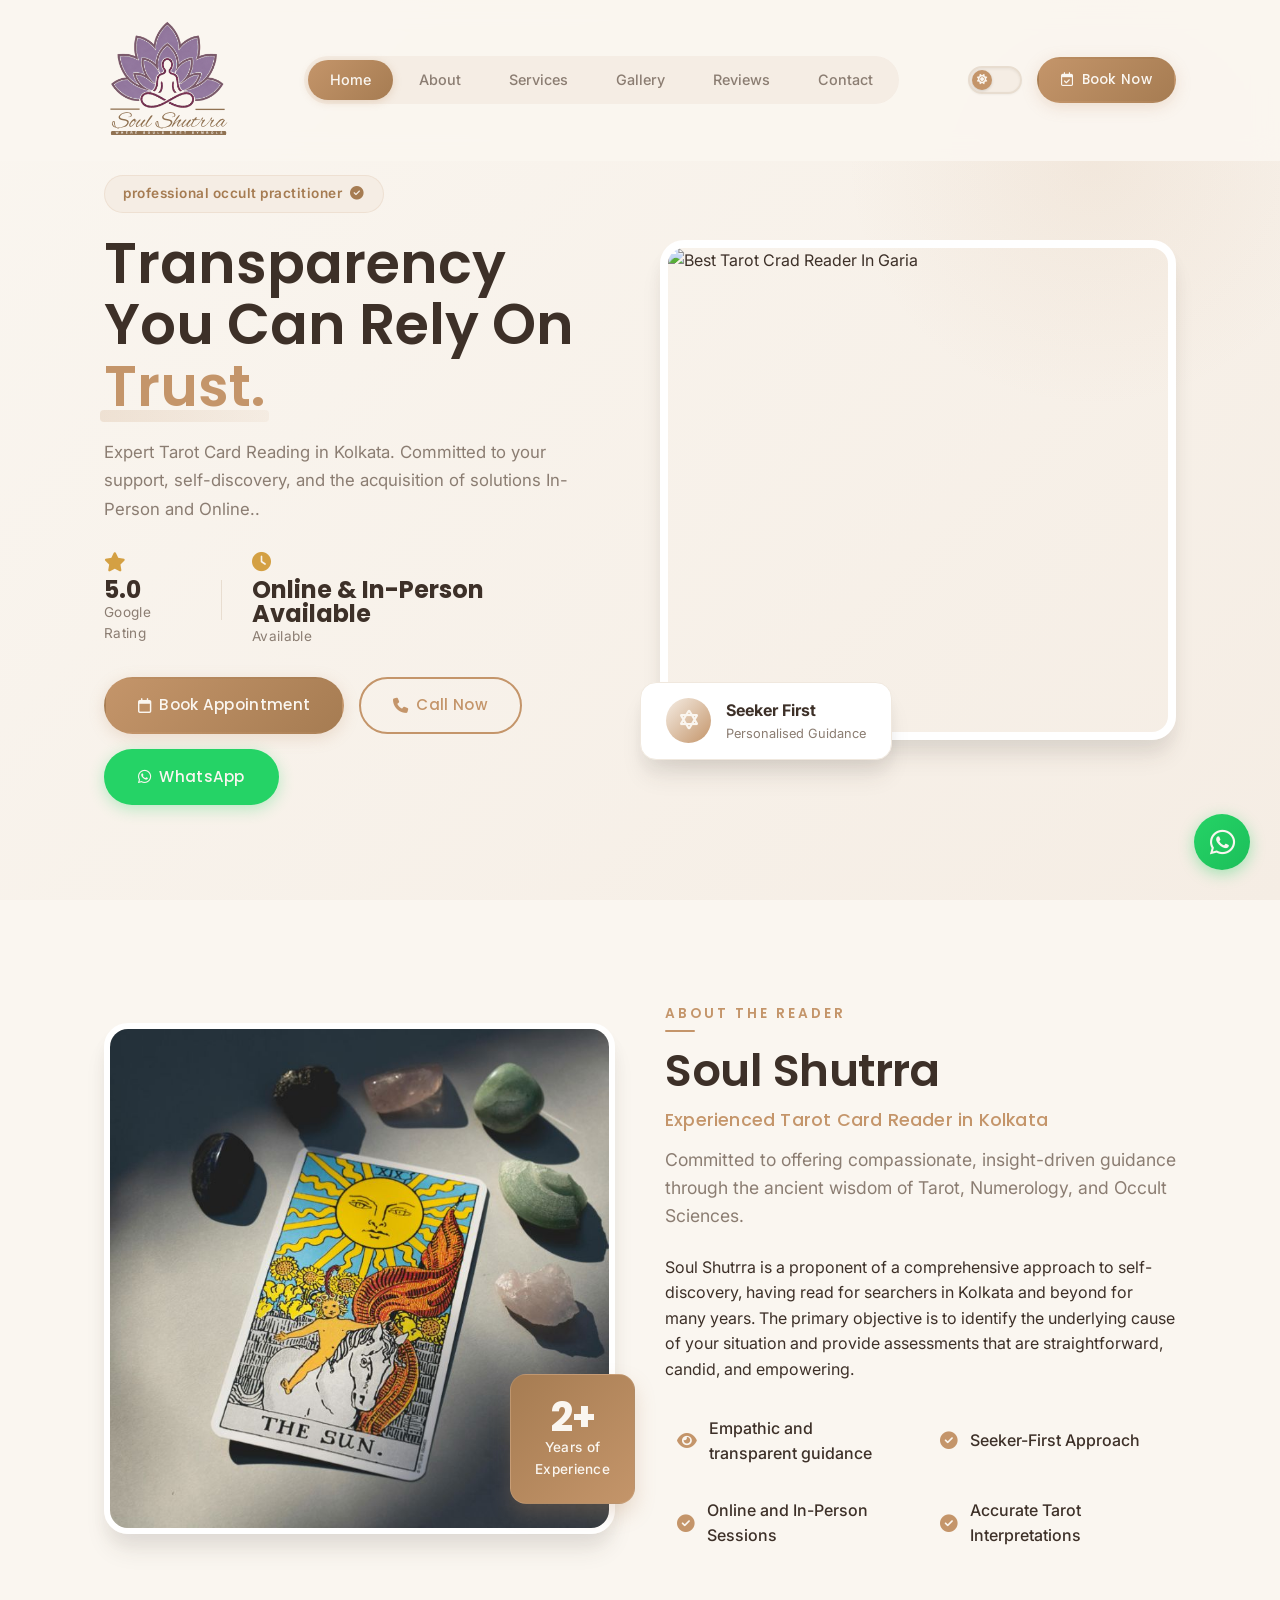
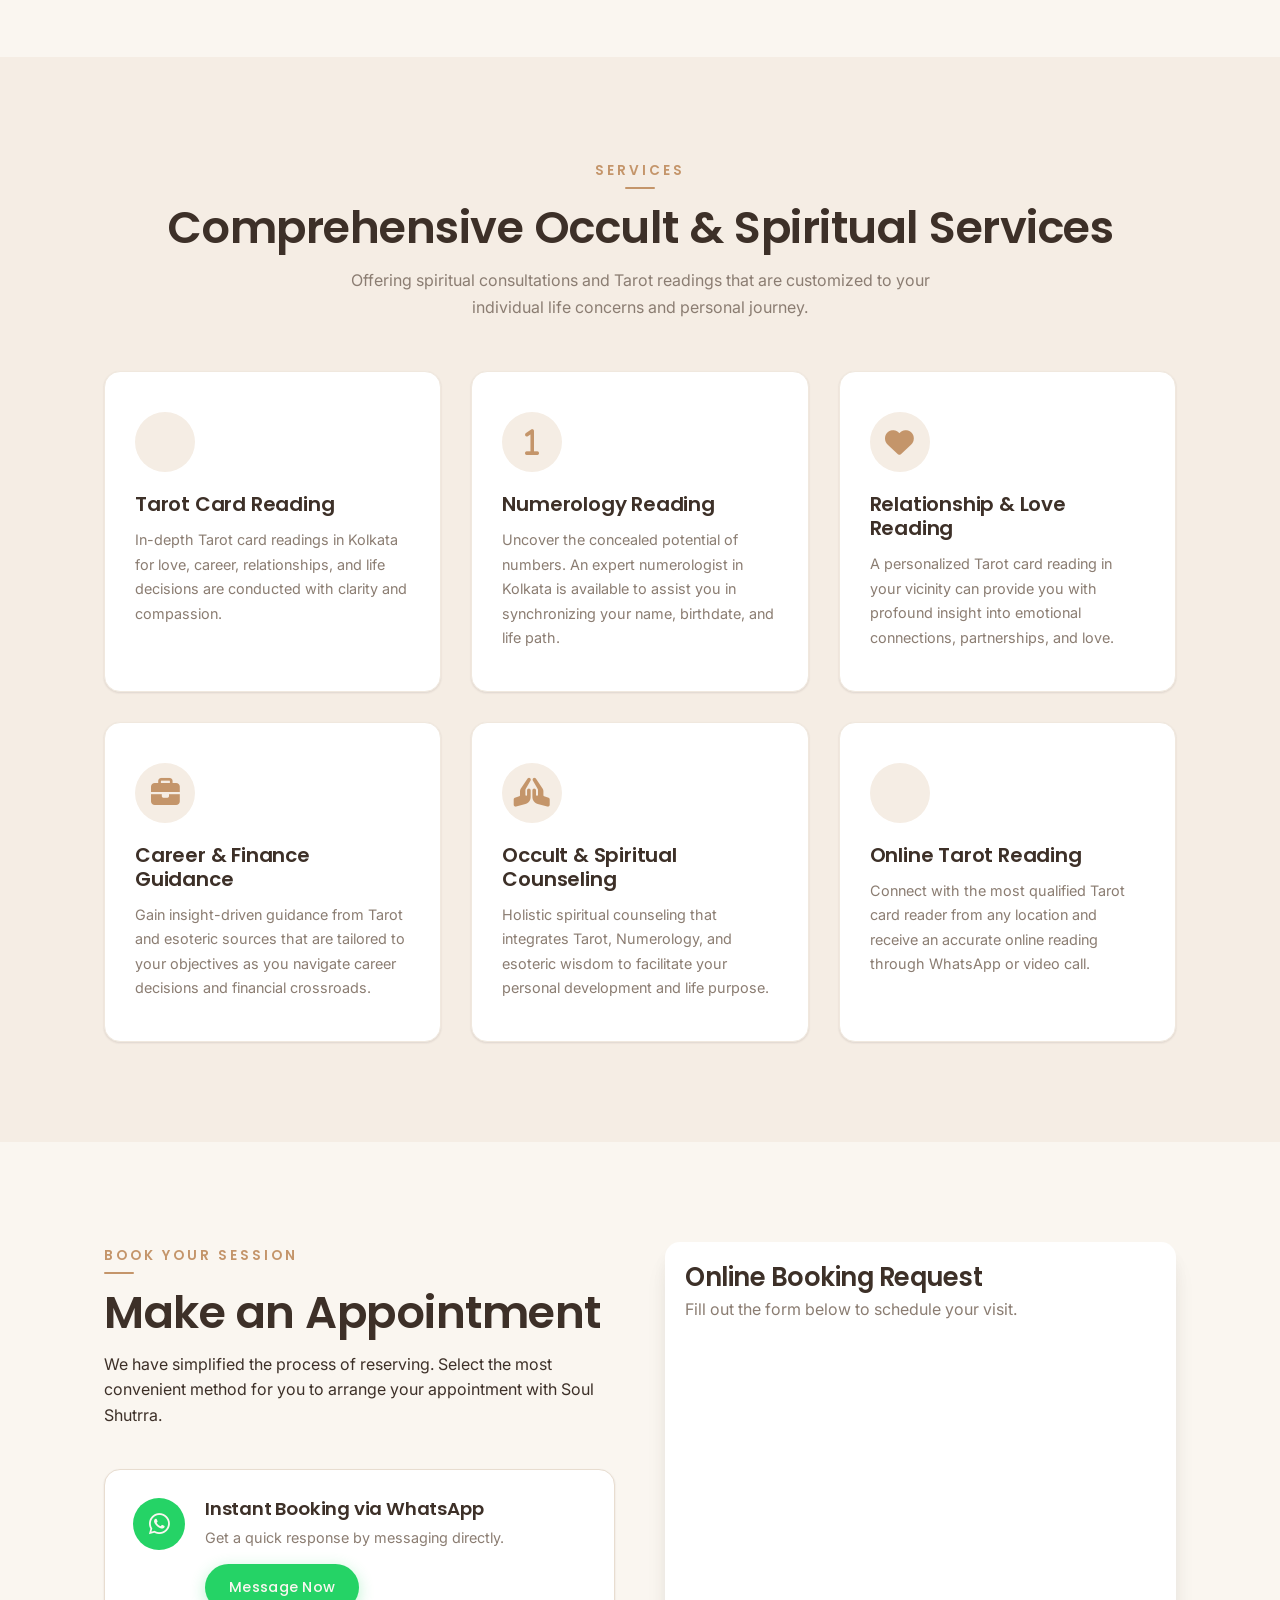
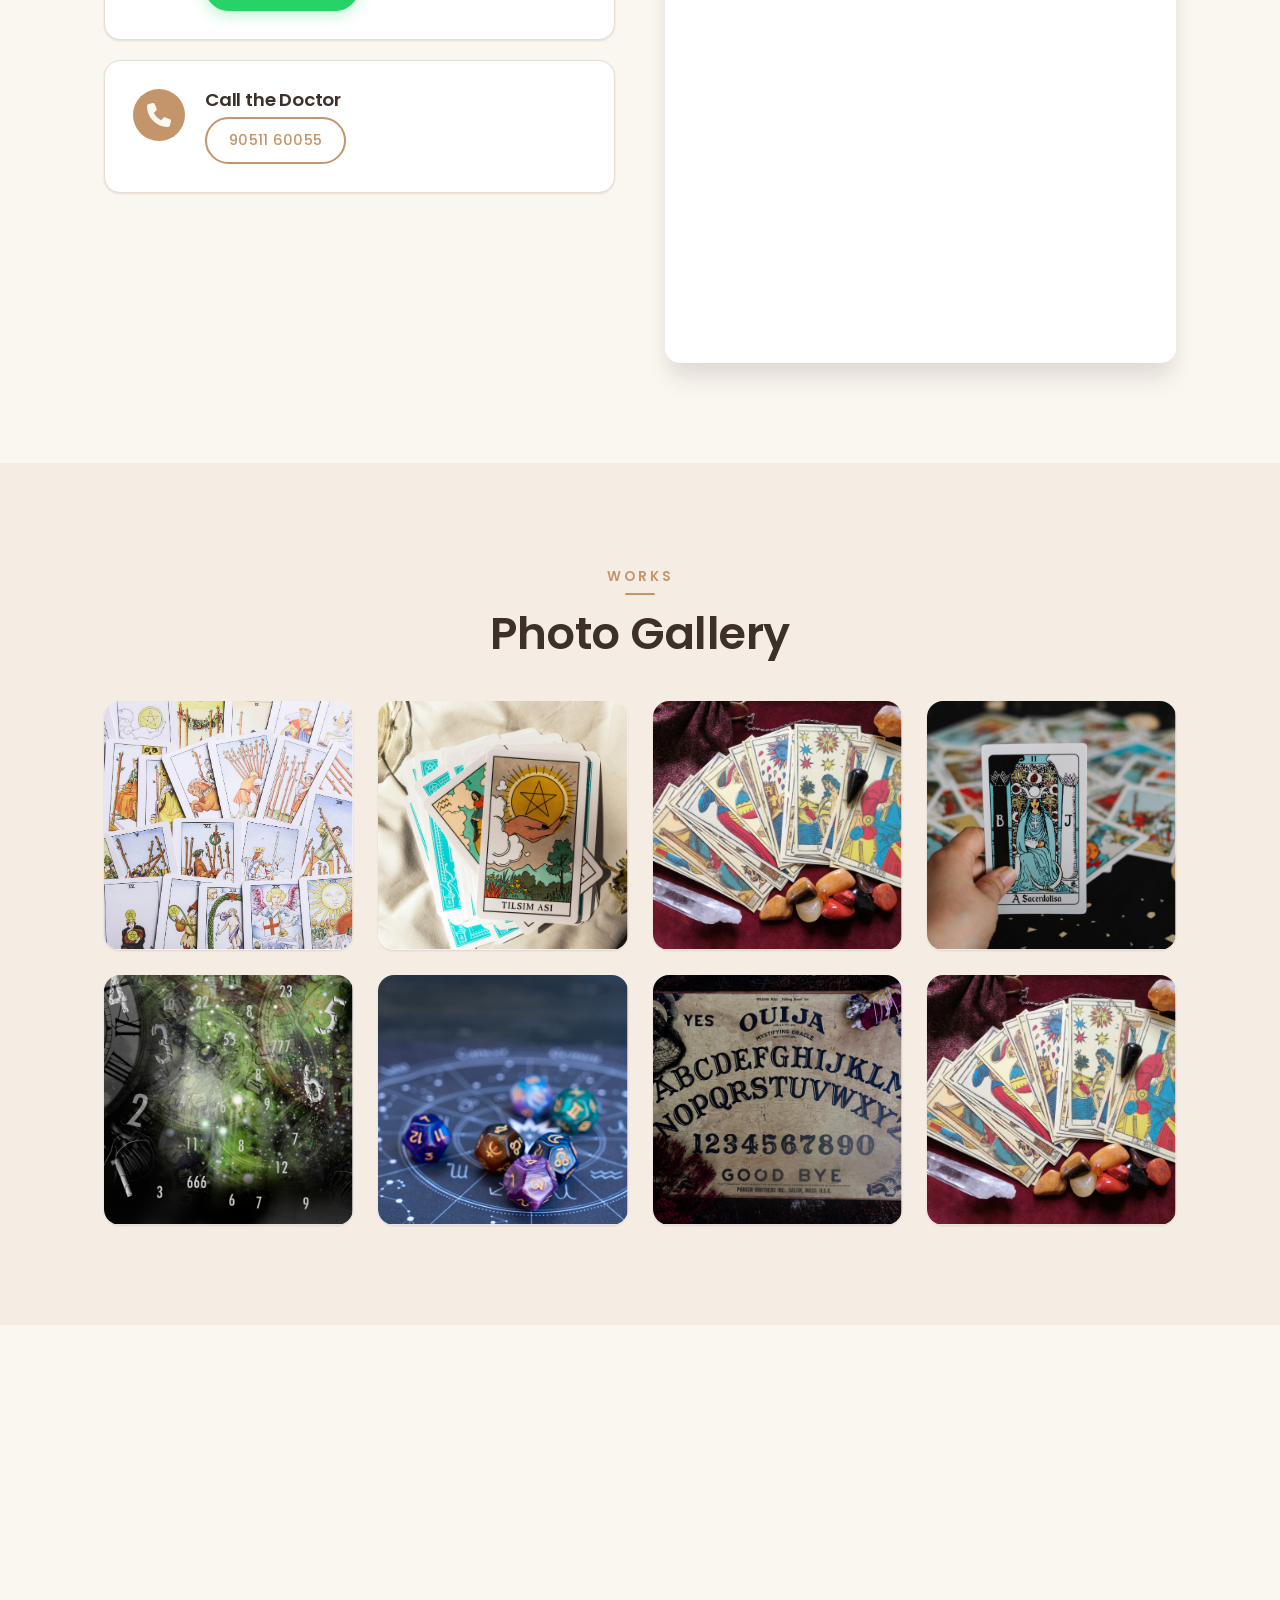
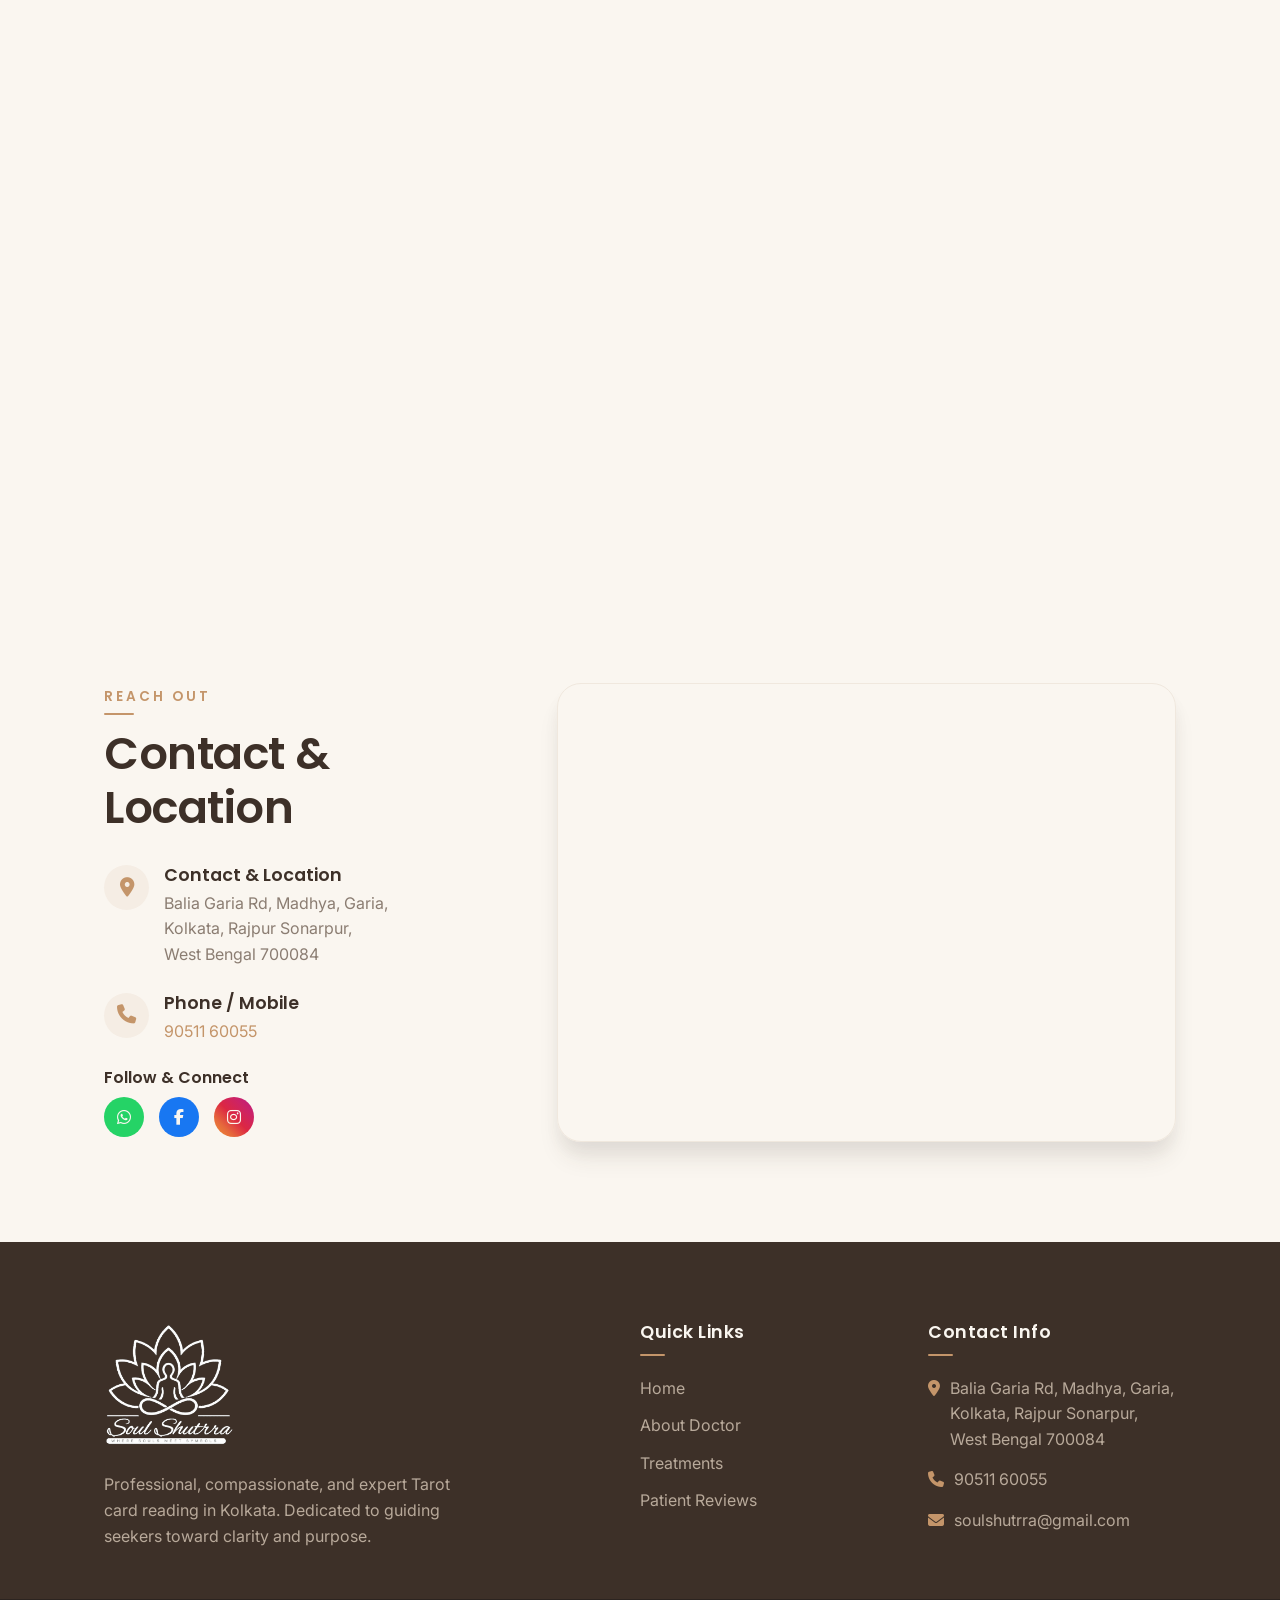
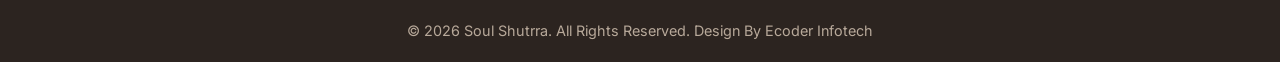
==== index.html @ 63373809 "Update index.html" ====
<!DOCTYPE html>
<html lang="en">
<head>
	<meta name="google-site-verification" content="IsPVyeA9XDS10fZtd_E3tpeVEPlT5hhNEdqwXPHdhGM"/>
    <meta charset="UTF-8">
    <meta name="viewport" content="width=device-width, initial-scale=1.0">
    <title>Best Tarot Card Reader Near Me | Soul Shutrra Kolkata</title>
    <meta name="description" content="Soul Shutrra is Kolkata's trusted Tarot card reader offering in-person sessions in Garia and online Tarot card reading worldwide. Expert numerology guidance also available">
    
    <!-- Google Fonts -->
    <link rel="preconnect" href="https://fonts.googleapis.com">
    <link rel="preconnect" href="https://fonts.gstatic.com" crossorigin>
    <link href="https://fonts.googleapis.com/css2?family=Poppins:wght@300;400;500;600;700&family=Inter:wght@400;500;600&display=swap" rel="stylesheet">
    
    <!-- Font Awesome for Icons -->
    <link rel="stylesheet" href="https://cdnjs.cloudflare.com/ajax/libs/font-awesome/6.4.0/css/all.min.css">
    
    <!-- Styles CSS -->
    <link rel="stylesheet" href="styles.css">
</head>
<body>

    <!-- Header / Navbar -->
    <header class="header" id="header">
        <div class="container nav-container">
            <a href="#" class="logo">
                <img src="Soul Shuttra_Logo.svg" alt="Soul Shutrra Logo" class="logo-img">          
            </a>
            
            <nav class="navbar">
                <ul class="nav-links">
                    <li><a href="#home" class="active">Home</a></li>
                    <li><a href="#about">About</a></li>
                    <li><a href="#services">Services</a></li>
                    <li><a href="#gallery">Gallery</a></li>
                    <li><a href="#reviews">Reviews</a></li>
                    <li><a href="#contact">Contact</a></li>
                </ul>
            </nav>
            
            <div class="nav-actions">
                <button class="theme-switch" id="themeToggle" aria-label="Toggle theme">
                    <span class="theme-switch-track">
                        <span class="theme-switch-thumb">
                            <i class="fa-solid fa-sun"></i>
                            <i class="fa-solid fa-moon"></i>
                        </span>
                    </span>
                </button>
                <a href="#appointment" class="btn btn-primary btn-sm"><i class="fa-regular fa-calendar-check"></i> Book Now</a>
                <div class="mobile-menu-btn" id="mobileMenuBtn">
                    <i class="fa-solid fa-bars"></i>
                </div>
            </div>
        </div>
    </header>

    <!-- Mobile Nav -->
    <div class="mobile-nav" id="mobileNav">
        <div class="mobile-nav-header">
            <span class="logo-text">Soul Shutrra</span>
            <i class="fa-solid fa-xmark close-menu" id="closeMenuBtn"></i>
        </div>
        <ul class="mobile-nav-links">
            <li><a href="#home">Home</a></li>
            <li><a href="#about">About</a></li>
            <li><a href="#services">Services</a></li>
            <li><a href="#gallery">Gallery</a></li>
            <li><a href="#reviews">Reviews</a></li>
            <li><a href="#contact">Contact</a></li>
            <li><a href="#appointment" class="btn btn-primary" style="margin-top: 1rem; justify-content: center;">Book Appointment</a></li>
        </ul>
    </div>

    <!-- Hero Section -->
    <section class="hero" id="home">
        <div class="container hero-container">
            <div class="hero-content reveal-left">
                <div class="badge"> professional occult practitioner <i class="fa-solid fa-check-circle"></i></div>
                <h1>Transparency You Can Rely On <span>Trust.</span></h1>
                <p>Expert Tarot Card Reading in Kolkata. Committed to your support, self-discovery, and the acquisition of solutions In-Person and Online..</p>
                
                <div class="hero-stats">
                    <div class="stat">
                        <i class="fa-solid fa-star"></i>
                        <span class="stat-value">5.0</span>
                        <span class="stat-text">Google Rating</span>
                    </div>
                    <div class="stat">
                        <i class="fa-solid fa-clock"></i>
                        <span class="stat-value"> Online & In-Person
Available </span>
                        <span class="stat-text">Available</span>
                    </div>
                </div>
                
                <div class="hero-cta">
                    <a href="#appointment" class="btn btn-primary"><i class="fa-regular fa-calendar"></i> Book Appointment</a>
                    <a href="tel:09051160055" class="btn btn-outline"><i class="fa-solid fa-phone"></i> Call Now</a>
                    <a href="https://wa.link/ul3bv0" target="_blank" class="btn btn-whatsapp"><i class="fa-brands fa-whatsapp"></i> WhatsApp</a>
                </div>
            </div>
            <div class="hero-image reveal-right">
                <div class="image-wrapper">
                    <!-- Placeholder generic medical image -->
                    <img src="Hero_Image.svg" alt="Best Tarot Crad Reader In Garia" class="main-img">
                    <div class="floating-card highlight-card">
                        <div class="icon-box"><i class="fa-solid fa-star-of-david"></i></div>
                        <div class="card-text">
                            <strong>Seeker First</strong>
                            <span>Personalised Guidance</span>
                        </div>
                    </div>
                </div>
            </div>
        </div>
    </section>

    <!-- About Section -->
    <section class="about section-padding" id="about">
        <div class="container about-container">
            <div class="about-image reveal-left">
                <!-- Using another high-quality placeholder -->
                <img src="Soul Shutrra Img.jpg" alt="Doctor Consultation" class="rounded-image shadow-lg">
                <div class="experience-badge">
                    <span class="number">2+</span>
                    <span class="text">Years of<br>Experience</span>
                </div>
            </div> 
            <div class="about-content reveal-right">
                <h4 class="section-subtitle">ABOUT THE READER</h4>
                <h2 class="section-title">Soul Shutrra</h2>
                <h3 class="profession-title">Experienced Tarot Card Reader in Kolkata</h3>
                
                <p class="lead-text">Committed to offering compassionate, insight-driven guidance through the ancient wisdom of Tarot, Numerology, and Occult Sciences.</p>
                <p>Soul Shutrra is a proponent of a comprehensive approach to self-discovery, having read for searchers in Kolkata and beyond for many years. The primary objective is to identify the underlying cause of your situation and provide assessments that are straightforward, candid, and empowering.</p>
                
                <ul class="about-features">
                    <li><i class="fa-solid fa-eye"></i> Empathic and transparent guidance</li>
                    <li><i class="fa-solid fa-circle-check"></i> Seeker-First Approach</li>
                    <li><i class="fa-solid fa-circle-check"></i> Online and In-Person Sessions</li>
                    <li><i class="fa-solid fa-circle-check"></i> Accurate Tarot Interpretations</li>
                </ul>
            </div>
        </div>
    </section>

    <!-- Services Section -->
    <section class="services section-padding bg-light" id="services">
        <div class="container">
            <div class="section-header text-center reveal-bottom">
                <h4 class="section-subtitle">SERVICES</h4>
                <h2 class="section-title">Comprehensive Occult & Spiritual Services</h2>
                <p>Offering spiritual consultations and Tarot readings that are customized to your individual life concerns and personal journey.</p>
            </div>
            
            <div class="services-grid">
                <!-- Service 1 -->
                <div class="service-card reveal-bottom" style="transition-delay: 0.1s;">
                    <div class="service-icon"><i class="fa-regular fa-cards-blank"></i></div>
                    <h3>Tarot Card Reading</h3>
                    <p>In-depth Tarot card readings in Kolkata for love, career, relationships, and life decisions are conducted with clarity and compassion.</p>
                </div>
                <!-- Service 2 -->
                <div class="service-card reveal-bottom" style="transition-delay: 0.2s;">
                    <div class="service-icon"><i class="fa-sharp fa-solid fa-1"></i></div>
                    <h3>Numerology Reading</h3>
                    <p>Uncover the concealed potential of numbers. An expert numerologist in Kolkata is available to assist you in synchronizing your name, birthdate, and life path.</p>
                </div>
                <!-- Service 3 -->
                <div class="service-card reveal-bottom" style="transition-delay: 0.3s;">
                    <div class="service-icon"><i class="fa-solid fa-heart"></i></div>
                    <h3>Relationship & Love Reading</h3>
                    <p>A personalized Tarot card reading in your vicinity can provide you with profound insight into emotional connections, partnerships, and love.</p>
                </div>
                <!-- Service 4 -->
                <div class="service-card reveal-bottom" style="transition-delay: 0.4s;">
                    <div class="service-icon"><i class="fa-solid fa-briefcase"></i></div>
                    <h3>Career & Finance Guidance</h3>
                    <p>Gain insight-driven guidance from Tarot and esoteric sources that are tailored to your objectives as you navigate career decisions and financial crossroads.</p>
                </div>
                <!-- Service 5 -->
                <div class="service-card reveal-bottom" style="transition-delay: 0.5s;">
                    <div class="service-icon"><i class="fa-duotone fa-solid fa-hands-praying"></i></div>
                    <h3>Occult & Spiritual Counseling</h3>
                    <p>Holistic spiritual counseling that integrates Tarot, Numerology, and esoteric wisdom to facilitate your personal development and life purpose.</p>
                </div>
                <!-- Service 6 -->
                <div class="service-card reveal-bottom" style="transition-delay: 0.6s;">
                    <div class="service-icon"><i class="fa-duotone fa-solid fa-cards-blank"></i></div>
                    <h3>Online Tarot Reading</h3>
                    <p>Connect with the most qualified Tarot card reader from any location and receive an accurate online reading through WhatsApp or video call.</p>
                </div>
            </div>
        </div>
    </section>

    <!-- Appointment Section -->
    <section class="appointment section-padding" id="appointment">
        <div class="container appointment-container">
            <div class="appointment-content reveal-left">
                <h4 class="section-subtitle">BOOK YOUR SESSION</h4>
                <h2 class="section-title">Make an Appointment</h2>
                <p>We have simplified the process of reserving. Select the most convenient method for you to arrange your appointment with Soul Shutrra.</p>
                
                <div class="booking-options">
                    <div class="booking-card">
                        <div class="booking-icon whatsapp-bg"><i class="fa-brands fa-whatsapp"></i></div>
                        <div class="booking-text">
                            <h3>Instant Booking via WhatsApp</h3>
                            <p>Get a quick response by messaging directly.</p>
                            <a href="https://wa.link/ul3bv0" target="_blank" class="btn btn-whatsapp sm-btn">Message Now</a>
                        </div>
                    </div>
                    
                    <div class="booking-card">
                        <div class="booking-icon phone-bg"><i class="fa-solid fa-phone"></i></div>
                        <div class="booking-text">
                            <h3>Call the Doctor</h3>
                            
                            <a href="tel:09051160055" class="btn btn-outline sm-btn">90511 60055</a>
                        </div>
                    </div>
                </div>
            </div>
            
            <div class="appointment-form-container reveal-right">
                <div class="form-wrapper" style="padding: 0; background: var(--bg-card); border-radius: 15px;">
                    <h3 style="padding: 20px 20px 0 20px; margin-bottom: 5px;">Online Booking Request</h3>
                    <p class="form-desc" style="padding: 0 20px 15px 20px;">Fill out the form below to schedule your visit.</p>
                    
                    <div class="google-form-container" style="position: relative; width: 100%; -webkit-overflow-scrolling: touch;">
                        <iframe 
                            src="https://docs.google.com/forms/d/e/1FAIpQLSdABGAC43YPkzi7gd4VN8W-xAUZurLB0f06bYMhQs6ki6G6uA/viewform?usp=publish-editor" 
                            width="100%" 
                            height="100%" 
                            frameborder="0" 
                            marginheight="0" 
                            marginwidth="0"
                            style="border: none;">
                            Loading…
                        </iframe>
                    </div>
                    </div>
                </div>
            </div>
        </section>

    <!-- Gallery Section -->
    <section class="gallery section-padding bg-light" id="gallery">
        <div class="container">
            <div class="section-header text-center reveal-bottom">
                <h4 class="section-subtitle">Works</h4>
                <h2 class="section-title">Photo Gallery</h2>
                
            </div>
            
            <div class="gallery-grid" id="photoGallery">
                <!-- Images will be injected here via script.js for easy bulk updating -->
            </div>
        </div>
    </section>

    <!-- Reviews Section -->
    <section class="reviews section-padding" id="reviews">
        <div class="container text-center reveal-bottom">
            <h4 class="section-subtitle">Testimonials</h4>
            <h2 class="section-title">What My Patients Say</h2>
            <div class="rating-summary">
                <div class="stars">
                    <i class="fa-solid fa-star"></i>
                    <i class="fa-solid fa-star"></i>
                    <i class="fa-solid fa-star"></i>
                    <i class="fa-solid fa-star"></i>
                    <i class="fa-solid fa-star"></i>
                </div>
                <span><strong>5.0</strong> out of 5 based on 28 Google Reviews</span>
            </div>
            
            <div class="reviews-slider-container">
                <div class="reviews-track" id="reviewsTrack">
                    <!-- Review 1 -->
                    <div class="review-card">
                        <div class="quote-icon"><i class="fa-solid fa-quote-left"></i></div>
                        <p class="review-text">"The reading was incredibly accurate and gave me the clarity I was looking for. Soul Shutrra truly is the best Tarot card reader in Kolkata."</p>
                        <div class="reviewer-info">
                            <div class="reviewer-avatar">S</div>
                            <div class="reviewer-details">
                                <h4>Supriya Mondal</h4>
                                <div class="stars sm-stars">
                                    <i class="fa-solid fa-star"></i><i class="fa-solid fa-star"></i><i class="fa-solid fa-star"></i><i class="fa-solid fa-star"></i><i class="fa-solid fa-star"></i>
                                </div>
                            </div>
                        </div>
                    </div>
                    
                    <!-- Review 2 -->
                    <div class="review-card">
                        <div class="quote-icon"><i class="fa-solid fa-quote-left"></i></div>
                        <p class="review-text">"The care and attention I received were excellent. The clinic is clean, and the doctor is very professional yet friendly."</p>
                        <div class="reviewer-info">
                            <div class="reviewer-avatar">P</div>
                            <div class="reviewer-details">
                                <h4>Puja Karmakar</h4>
                                <div class="stars sm-stars">
                                    <i class="fa-solid fa-star"></i><i class="fa-solid fa-star"></i><i class="fa-solid fa-star"></i><i class="fa-solid fa-star"></i><i class="fa-solid fa-star"></i>
                                </div>
                            </div>
                        </div>
                    </div>
                    
                    <!-- Review 3 -->
                    <div class="review-card">
                        <div class="quote-icon"><i class="fa-solid fa-quote-left"></i></div>
                        <p class="review-text">"She's knowledgeable, listens well, and offers great advice. Highly recommend her to anyone looking for a reliable doctor in Kolkata."</p>
                        <div class="reviewer-info">
                            <div class="reviewer-avatar">S</div>
                            <div class="reviewer-details">
                                <h4>Sanchari B</h4>
                                <div class="stars sm-stars">
                                    <i class="fa-solid fa-star"></i><i class="fa-solid fa-star"></i><i class="fa-solid fa-star"></i><i class="fa-solid fa-star"></i><i class="fa-solid fa-star"></i>
                                </div>
                            </div>
                        </div>
                    </div>
                </div>
                
                <div class="slider-controls">
                    <button class="slider-btn prev-btn" id="prevReview"><i class="fa-solid fa-chevron-left"></i></button>
                    <div class="slider-dots" id="sliderDots"></div>
                    <button class="slider-btn next-btn" id="nextReview"><i class="fa-solid fa-chevron-right"></i></button>
                </div>
            </div>
        </div>
    </section>

    <!-- Map & Contact Section -->
    <section class="contact section-padding" id="contact">
        <div class="container">
            <div class="contact-grid">
                <div class="contact-info reveal-left">
                    <h4 class="section-subtitle">Reach Out</h4>
                    <h2 class="section-title">Contact & Location</h2>
                    
                  <!--  <div class="location-tabs mb-4">
                        <button class="tab-btn active" onclick="switchMap(0)">HOME Clinic</button>
                        <button class="tab-btn" onclick="switchMap(1)">COSMOS-clinic</button>
                        <button class="tab-btn" onclick="switchMap(2)">M M Puhan</button>          
                    </div>-->
    
                    <div class="info-list">
                        <div class="info-item">
                            <div class="info-icon"><i class="fa-solid fa-location-dot"></i></div>
                            <div class="info-content">
                                <h4 id="loc-title">Contact &
Location</h4>
                                <p id="loc-addr">Balia Garia Rd, Madhya, Garia,<br>Kolkata, Rajpur Sonarpur,<br>West Bengal 700084<br></p>
                            </div>
                        </div>
                        
                        <div class="info-item">
                            <div class="info-icon"><i class="fa-solid fa-phone"></i></div>
                            <div class="info-content">
                                <h4>Phone / Mobile</h4>
                                <p><a href="tel:9051160055">90511 60055</a></p>
                            </div>
                        </div>
                        
                    </div>
                    
                    <div class="social-links mt-4">
                        <h4>Follow & Connect</h4>
                        <div class="social-icons">
                            <a href="https://wa.me/8697432064" target="_blank" class="social-icon whatsapp" aria-label="WhatsApp"><i class="fa-brands fa-whatsapp"></i></a>
                            <a href="#" class="social-icon facebook" aria-label="Facebook"><i class="fa-brands fa-facebook-f"></i></a>
                            <a href="https://www.instagram.com/soulshutrra?igsh=N2thMWU3em9uMGsx" class="social-icon instagram" aria-label="Instagram"><i class="fa-brands fa-instagram"></i></a>
                        </div>
                    </div>
                </div>
                
                <div class="map-container reveal-right shadow-lg">
				<iframe src="https://www.google.com/maps/embed?pb=!1m18!1m12!1m3!1d3687.0412535081387!2d88.39774779999999!3d22.465083999999997!2m3!1f0!2f0!3f0!3m2!1i1024!2i768!4f13.1!3m3!1m2!1s0x3a0271ed1186be27%3A0xa2f0ef166fb9c117!2sSoul%20Shutrra!5e0!3m2!1sen!2sin!4v1780941699214!5m2!1sen!2sin" width="600" height="450" style="border:0;" allowfullscreen="" loading="lazy" referrerpolicy="no-referrer-when-downgrade"></iframe> 
                  <!-- <iframe 
                        id="map-frame"
                        src /;lllllllllllllllllllllllllllllllllllllllllllllllllll="https://www.google.com/maps/embed?pb=!1m18!1m12!1m3!1d3684.1456455613386!2d88.394879!3d22.573656!2m3!1f0!2f0!3f0!3m2!1i1024!2i768!4f13.1!3m3!1m2!1s0x0%3A0x0!2zMjLCsDM0JzI1LjIiTiA4OMKwMjMnNDEuNiJF!5e0!3m2!1sen!2sin!4v1710000000000!5m2!1sen!2sin" 
                        width="100%" 
                        height="100%" 
                        style="border:0;" 
                        allowfullscreen="" 
                        loading="lazy" 
                        referrerpolicy="no-referrer-when-downgrade">
                    </iframe>   -->                
                </div>
            </div>
        </div>
    </section>

    <!-- Footer -->
    <footer class="footer">
        <div class="container footer-container">
            <div class="footer-col">
                <a href="#" class="footer-logo">
                    <img src="Soul-Shutrra-White-Logo.svg" alt="Dr. Tannima Chakraborty Logo" class="logo-img">
                </a>
                <p class="footer-desc">Professional, compassionate, and expert Tarot card reading in Kolkata. Dedicated to guiding seekers toward clarity and purpose.</p>
            </div>
            
            <div class="footer-col">
                <h4>Quick Links</h4>
                <ul class="footer-links">
                    <li><a href="#home">Home</a></li>
                    <li><a href="#about">About Doctor</a></li>
                    <li><a href="#services">Treatments</a></li>
                    <li><a href="#reviews">Patient Reviews</a></li>
                </ul>
            </div>
            
            <div class="footer-col">
                <h4>Contact Info</h4>
                <ul class="footer-contact">
                    <li><i class="fa-solid fa-location-dot"></i>Balia Garia Rd, Madhya, Garia,
Kolkata, Rajpur Sonarpur,
West Bengal 700084</li>
                    <li><i class="fa-solid fa-phone"></i> 90511 60055</li>
                    <li><i class="fa-solid fa-envelope"></i>soulshutrra@gmail.com</li>
                </ul>
            </div>
        </div>
        <div class="footer-bottom">
            <div class="container text-center">
                <p>&copy; 2026 Soul Shutrra. All Rights Reserved. Design By Ecoder Infotech </p>
            </div>
        </div>
    </footer>

    <!-- Floating WhatsApp Button -->
    <a href="https://wa.link/ioluix" target="_blank" class="floating-wa" aria-label="Chat on WhatsApp">
        <i class="fa-brands fa-whatsapp"></i>
    </a>

    <!-- Sticky Book Appointment Mobile -->
    <div class="mobile-sticky-cta">
        <a href="#appointment" class="btn btn-primary w-100">Book Appointment</a>
    </div>

    <!-- Script JS -->
    <script src="script.js"></script>
</body>
</html>
---- styles.css ----
/* =============================================
   CSS Variables & Properties
   ============================================= */
:root {
    /* Premium Beige Luxury Palette */
    --primary-color: #c4956a;
    --primary-light: #f5ede4;
    --primary-dark: #a67c52;
    --secondary-color: #b8865f;
    --secondary-light: #f3ebe3;
    --accent-color: #25d366;
    
    /* Text Colors */
    --text-main: #3d3028;
    --text-muted: #8b7d72;
    --text-light: #faf6f0;
    
    /* Background Colors */
    --bg-main: #faf6f0;
    --bg-light: #f5ede4;
    --bg-card: #ffffff;
    --header-bg: rgba(250, 246, 240, 0.95);
    --header-bg-scrolled: rgba(250, 246, 240, 0.98);
    
    /* Border */
    --border-color: #e8ddd0;
    --border-light: #f0e8de;
    --overlay-bg: rgba(61, 48, 40, 0.04);
    
    /* Hero */
    --hero-bg: linear-gradient(135deg, #faf6f0 0%, #f5ede4 100%);
    --hero-glow: radial-gradient(circle, rgba(196, 149, 106, 0.1) 0%, rgba(255,255,255,0) 70%);
    
    /* Footer */
    --footer-bg: #3d3028;
    --footer-bg-dark: #2c2420;
    --footer-text: #b8a99a;
    
    /* Star / Rating */
    --star-color: #d4a043;
    
    /* Dots / Indicators */
    --dot-color: #d1c4b8;
    
    /* Shadows */
    --shadow-sm: 0 1px 3px rgba(61, 48, 40, 0.05), 0 1px 2px rgba(61, 48, 40, 0.07);
    --shadow-md: 0 4px 6px rgba(61, 48, 40, 0.05), 0 10px 15px -3px rgba(61, 48, 40, 0.08);
    --shadow-lg: 0 10px 15px rgba(61, 48, 40, 0.04), 0 20px 25px -5px rgba(61, 48, 40, 0.1);
    --shadow-primary: 0 4px 15px rgba(196, 149, 106, 0.25);
    --shadow-primary-hover: 0 8px 25px rgba(196, 149, 106, 0.35);
    --shadow-secondary: 0 10px 20px rgba(184, 134, 95, 0.25);
    
    /* Utility */
    --border-radius-sm: 8px;
    --border-radius-md: 16px;
    --border-radius-lg: 24px;
    --border-radius-full: 9999px;
    
    /* Typography */
    --font-heading: 'Poppins', sans-serif;
    --font-body: 'Inter', sans-serif;
    
    /* Transitions */
    --transition-fast: 0.2s ease-in-out;
    --transition-normal: 0.3s ease-in-out;
    --transition-slow: 0.5s ease-in-out;
}

/* =============================================
   Dark Mode
   ============================================= */
.dark-mode {
    --primary-color: #c4956a;
    --primary-light: #3a2d26;
    --primary-dark: #d4a87a;
    --secondary-color: #b8865f;
    --secondary-light: #3a2d26;
    --accent-color: #25d366;
    
    --text-main: #e8ddd4;
    --text-muted: #a8988c;
    --text-light: #faf6f0;
    
    --bg-main: #1a1412;
    --bg-light: #241d1a;
    --bg-card: #2c2420;
    --header-bg: rgba(26, 20, 18, 0.95);
    --header-bg-scrolled: rgba(26, 20, 18, 0.98);
    
    --border-color: #3d322c;
    --border-light: #332a25;
    --overlay-bg: rgba(255, 255, 255, 0.04);
    
    --hero-bg: linear-gradient(135deg, #1a1412 0%, #241d1a 100%);
    --hero-glow: radial-gradient(circle, rgba(196, 149, 106, 0.08) 0%, rgba(26, 20, 18, 0) 70%);
    
    --footer-bg: #0f0c0a;
    --footer-bg-dark: #080605;
    --footer-text: #8b7d72;
    
    --star-color: #d4a043;
    
    --dot-color: #5a4d44;
    
    --shadow-sm: 0 1px 3px rgba(0, 0, 0, 0.3), 0 1px 2px rgba(0, 0, 0, 0.35);
    --shadow-md: 0 4px 6px rgba(0, 0, 0, 0.3), 0 10px 15px -3px rgba(0, 0, 0, 0.4);
    --shadow-lg: 0 10px 15px rgba(0, 0, 0, 0.3), 0 20px 25px -5px rgba(0, 0, 0, 0.5);
    --shadow-primary: 0 4px 15px rgba(196, 149, 106, 0.15);
    --shadow-primary-hover: 0 8px 25px rgba(196, 149, 106, 0.25);
    --shadow-secondary: 0 10px 20px rgba(184, 134, 95, 0.15);
}

/* =============================================
   Theme Transition
   ============================================= */
html.theme-switching *,
html.theme-switching *::before,
html.theme-switching *::after {
    transition: background-color 0.35s ease, color 0.35s ease, border-color 0.35s ease, box-shadow 0.35s ease !important;
}

/* =============================================
   Theme Toggle - Capsule Switch
   ============================================= */
.theme-switch {
    cursor: pointer;
    flex-shrink: 0;
    background: none;
    border: none;
    padding: 0;
    display: flex;
    align-items: center;
}

.theme-switch-track {
    width: 54px;
    height: 28px;
    background: var(--bg-light);
    border-radius: 99px;
    position: relative;
    transition: all 0.35s ease;
    border: 2px solid var(--border-color);
    box-shadow: inset 0 1px 3px rgba(0,0,0,0.06), 0 1px 2px rgba(0,0,0,0.04);
}

.theme-switch-thumb {
    position: absolute;
    top: 2px;
    left: 2px;
    width: 20px;
    height: 20px;
    background: var(--primary-color);
    border-radius: 50%;
    transition: transform 0.35s cubic-bezier(0.68, -0.15, 0.27, 1.15);
    display: flex;
    align-items: center;
    justify-content: center;
    font-size: 0.65rem;
    color: var(--text-light);
    overflow: hidden;
    box-shadow: 0 1px 3px rgba(0,0,0,0.15);
}

.dark-mode .theme-switch-track {
    border-color: var(--primary-color);
}

.dark-mode .theme-switch-thumb {
    transform: translateX(26px);
    background: var(--primary-color);
}

.theme-switch-thumb .fa-sun,
.theme-switch-thumb .fa-moon {
    position: absolute;
    transition: opacity 0.3s ease, transform 0.3s ease;
}

.theme-switch-thumb .fa-sun {
    opacity: 1;
    transform: rotate(0deg) scale(1);
}

.theme-switch-thumb .fa-moon {
    opacity: 0;
    transform: rotate(90deg) scale(0);
}

.dark-mode .theme-switch-thumb .fa-sun {
    opacity: 0;
    transform: rotate(-90deg) scale(0);
}

.dark-mode .theme-switch-thumb .fa-moon {
    opacity: 1;
    transform: rotate(0deg) scale(1);
}

/* Theme Switch hover */
.theme-switch:hover .theme-switch-track {
    border-color: var(--primary-color);
}

.theme-switch:hover .theme-switch-thumb {
    box-shadow: 0 0 0 4px rgba(196, 149, 106, 0.15);
}

/* =============================================
   Base Styles & Reset
   ============================================= */
* {
    margin: 0;
    padding: 0;
    box-sizing: border-box;
    scroll-behavior: smooth;
}

html {
    overflow-x: hidden;
    position: relative;
}

body {
    font-family: var(--font-body);
    color: var(--text-main);
    background-color: var(--bg-main);
    line-height: 1.6;
    overflow-x: hidden;
    padding-bottom: 70px;
}

@media (min-width: 768px) {
    body {
        padding-bottom: 0;
    }
}

h1, h2, h3, h4, h5, h6 {
    font-family: var(--font-heading);
    color: var(--text-main);
    line-height: 1.2;
    font-weight: 600;
}

a {
    text-decoration: none;
    color: var(--primary-color);
    transition: var(--transition-normal);
}

ul {
    list-style: none;
}

img {
    max-width: 100%;
    height: auto;
    display: block;
}

.container {
    width: 100%;
    max-width: 1200px;
    margin: 0 auto;
    padding: 0 5%;
}

.shadow-lg {
    box-shadow: var(--shadow-lg);
}

.section-padding {
    padding: 80px 0;
}

@media (min-width: 992px) {
    .section-padding {
        padding: 100px 0;
    }
}

.bg-light {
    background-color: var(--bg-light);
}

.text-center {
    text-align: center;
}

.mt-4 {
    margin-top: 1.5rem;
}

.section-header p {
    color: var(--text-muted);
    font-size: 1rem;
    line-height: 1.7;
    max-width: 600px;
    margin: 0 auto;
}

/* =============================================
   Typography & Utilities
   ============================================= */
.section-subtitle {
    color: var(--primary-color);
    font-size: 0.85rem;
    text-transform: uppercase;
    letter-spacing: 3px;
    margin-bottom: 0.75rem;
    font-weight: 600;
    position: relative;
    display: inline-block;
    padding-bottom: 10px;
}

.section-subtitle::after {
    content: '';
    position: absolute;
    bottom: 0;
    left: 50%;
    transform: translateX(-50%);
    width: 30px;
    height: 2px;
    background-color: var(--primary-color);
    border-radius: 2px;
}

.text-center .section-subtitle::after {
    left: 50%;
    transform: translateX(-50%);
}

.hero-content .section-subtitle::after,
.about-content .section-subtitle::after,
.appointment-content .section-subtitle::after,
.contact-info .section-subtitle::after {
    left: 0;
    transform: none;
}

.section-title {
    font-size: 2.2rem;
    margin-bottom: 0.75rem;
    color: var(--text-main);
    letter-spacing: -0.5px;
}

@media (min-width: 768px) {
    .section-title {
        font-size: 2.8rem;
    }
}

.lead-text {
    font-size: 1.1rem;
    color: var(--text-muted);
    margin-bottom: 1.5rem;
}

/* =============================================
   Buttons
   ============================================= */
.btn {
    display: inline-flex;
    align-items: center;
    justify-content: center;
    gap: 8px;
    padding: 14px 32px;
    font-family: var(--font-heading);
    font-weight: 500;
    font-size: 0.95rem;
    border-radius: var(--border-radius-full);
    cursor: pointer;
    transition: all 0.35s cubic-bezier(0.25, 0.46, 0.45, 0.94);
    border: 2px solid transparent;
    letter-spacing: 0.3px;
}

.btn-sm {
    padding: 10px 22px;
    font-size: 0.85rem;
}

.sm-btn {
    padding: 10px 22px;
    font-size: 0.9rem;
}

.btn-primary {
    background: linear-gradient(135deg, var(--primary-color), var(--primary-dark));
    color: var(--text-light);
    box-shadow: var(--shadow-primary);
}

.btn-primary:hover {
    background: linear-gradient(135deg, var(--primary-dark), var(--primary-color));
    transform: translateY(-3px);
    box-shadow: var(--shadow-primary-hover);
    color: var(--text-light);
}

.btn-outline {
    background-color: transparent;
    border-color: var(--primary-color);
    color: var(--primary-color);
}

.btn-outline:hover {
    background: linear-gradient(135deg, var(--primary-color), var(--primary-dark));
    color: var(--text-light);
    transform: translateY(-3px);
    border-color: transparent;
}

.btn-whatsapp {
    background-color: var(--accent-color);
    color: var(--text-light);
    box-shadow: 0 4px 15px rgba(37, 211, 102, 0.3);
}

.btn-whatsapp:hover {
    background-color: #1cbf5a;
    color: var(--text-light);
    transform: translateY(-2px);
    box-shadow: 0 6px 20px rgba(37, 211, 102, 0.4);
}

.w-100 {
    width: 100%;
}

/* =============================================
   Header & Navigation
   ============================================= */
.header {
    position: fixed;
    top: 0;
    left: 0;
    width: 100%;
    background-color: var(--header-bg);
    backdrop-filter: blur(12px);
    -webkit-backdrop-filter: blur(12px);
    z-index: 1000;
    transition: var(--transition-normal);
    padding: 15px 0;
    border-bottom: 1px solid transparent;
}

.header.scrolled {
    padding: 10px 0;
    background-color: var(--header-bg-scrolled);
    border-bottom: 1px solid var(--border-light);
    box-shadow: var(--shadow-md);
}

.nav-container {
    display: flex;
    justify-content: space-between;
    align-items: center;
}

.logo {
    display: flex;
    align-items: center;
    gap: 12px;
    text-decoration: none;
    font-size: 1.5rem;
}

.logo i {
    color: var(--primary-color);
    font-size: 2rem;
}

.logo-text {
    display: flex;
    flex-direction: column;
}

.dr-name {
    font-family: var(--font-heading);
    font-weight: 700;
    color: var(--primary-dark);
    line-height: 1;
    letter-spacing: -0.3px;
}

.dr-title {
    font-size: 0.75rem;
    color: var(--text-muted);
    font-weight: 500;
    letter-spacing: 1.5px;
    text-transform: uppercase;
}

.navbar {
    display: none;
}

.nav-links {
    display: flex;
    gap: 4px;
    background: var(--bg-light);
    padding: 4px;
    border-radius: var(--border-radius-full);
}

.nav-links a {
    display: block;
    color: var(--text-muted);
    font-weight: 500;
    font-size: 0.9rem;
    padding: 8px 22px;
    border-radius: var(--border-radius-full);
    transition: var(--transition-normal);
    white-space: nowrap;
}

.nav-links a:hover,
.nav-links a.active {
    color: var(--text-light);
    background: linear-gradient(135deg, var(--primary-color), var(--primary-dark));
    box-shadow: 0 2px 8px rgba(196, 149, 106, 0.3);
}

.nav-actions {
    display: flex;
    align-items: center;
    gap: 15px;
}

.nav-actions .btn {
    display: none;
}

.mobile-menu-btn {
    font-size: 1.5rem;
    color: var(--primary-dark);
    cursor: pointer;
    display: flex;
    align-items: center;
    justify-content: center;
    width: 44px;
    height: 44px;
}

@media (min-width: 992px) {
    .navbar {
        display: block;
    }
    .nav-actions .btn {
        display: inline-flex;
    }
    .mobile-menu-btn {
        display: none;
    }
}

@media (min-width: 992px) and (max-width: 1150px) {
    .nav-links a {
        padding: 8px 14px;
        font-size: 0.85rem;
    }
}

/* Mobile Nav Overlay */
.mobile-nav {
    position: fixed;
    top: 0;
    right: -100%;
    width: 80%;
    max-width: 400px;
    height: 100vh;
    max-height: 100vh;
    background-color: var(--bg-card);
    z-index: 2000;
    padding: 30px;
    box-shadow: -10px 0 20px rgba(0,0,0,0.15);
    transition: right 0.4s ease-in-out;
    display: flex;
    flex-direction: column;
    overflow-y: auto;
}

.mobile-nav.active {
    right: 0;
}

.mobile-nav-header {
    display: flex;
    justify-content: space-between;
    align-items: center;
    margin-bottom: 40px;
    padding-bottom: 20px;
    border-bottom: 1px solid var(--border-color);
}

.mobile-nav-header .logo-text {
    font-size: 1.2rem;
    font-weight: 700;
    color: var(--primary-color);
}

.close-menu {
    font-size: 1.5rem;
    cursor: pointer;
    color: var(--text-muted);
    width: 44px;
    height: 44px;
    display: flex;
    align-items: center;
    justify-content: center;
}

.mobile-nav-links {
    display: flex;
    flex-direction: column;
    gap: 20px;
}

.mobile-nav-links a {
    color: var(--text-main);
    font-size: 1.1rem;
    font-weight: 500;
    display: flex;
    padding: 12px 0;
    min-height: 44px;
    align-items: center;
}

/* =============================================
   Hero Section
   ============================================= */
.hero {
    padding-top: 120px;
    min-height: 100vh;
    display: flex;
    align-items: center;
    background: var(--hero-bg);
    position: relative;
    overflow: hidden;
}

.hero::before {
    content: '';
    position: absolute;
    top: -10%;
    right: -5%;
    width: 500px;
    height: 500px;
    border-radius: 50%;
    background: var(--hero-glow);
}

.hero-container {
    display: grid;
    grid-template-columns: 1fr;
    gap: 40px;
    align-items: center;
}

@media (min-width: 992px) {
    .hero {
        padding-top: 80px;
    }
    .hero-container {
        grid-template-columns: 1fr 1fr;
    }
}

.hero-content {
    z-index: 2;
}

.badge {
    display: inline-flex;
    align-items: center;
    gap: 8px;
    padding: 7px 18px;
    background-color: var(--primary-light);
    color: var(--primary-dark);
    border-radius: var(--border-radius-full);
    font-size: 0.85rem;
    font-weight: 600;
    margin-bottom: 20px;
    letter-spacing: 0.5px;
    border: 1px solid rgba(196, 149, 106, 0.15);
}

.hero h1 {
    font-size: clamp(2rem, 5vw, 3.5rem);
    margin-bottom: 20px;
    line-height: 1.1;
}

.hero h1 span {
    color: var(--primary-color);
    position: relative;
}

.hero h1 span::after {
    content: '';
    position: absolute;
    width: 105%;
    height: 12px;
    bottom: 4px;
    left: -2.5%;
    background: linear-gradient(90deg, rgba(196, 149, 106, 0.2), rgba(196, 149, 106, 0.08));
    z-index: -1;
    border-radius: 4px;
}

.hero p {
    font-size: 1.05rem;
    color: var(--text-muted);
    margin-bottom: 30px;
    max-width: 480px;
    line-height: 1.7;
}

.hero-stats {
    display: flex;
    gap: 30px;
    margin-bottom: 30px;
}

.stat {
    display: flex;
    flex-direction: column;
    position: relative;
    padding-right: 30px;
}

.stat:not(:last-child)::after {
    content: '';
    position: absolute;
    right: 0;
    top: 50%;
    transform: translateY(-50%);
    width: 1px;
    height: 40px;
    background: var(--border-color);
}

.stat i {
    color: var(--star-color);
    font-size: 1.2rem;
    margin-bottom: 5px;
}

.stat-value {
    font-size: 1.5rem;
    font-weight: 700;
    font-family: var(--font-heading);
    color: var(--text-main);
    line-height: 1;
}

.stat-text {
    font-size: 0.85rem;
    color: var(--text-muted);
    letter-spacing: 0.3px;
}

.hero-cta {
    display: flex;
    flex-wrap: wrap;
    gap: 15px;
}

.hero-image {
    position: relative;
    z-index: 2;
}

.image-wrapper {
    position: relative;
    border-radius: var(--border-radius-md);
}

.main-img {
    border-radius: var(--border-radius-lg);
    box-shadow: var(--shadow-lg);
    object-fit: cover;
    height: 500px;
    width: 100%;
    border: 8px solid var(--bg-card);
}

.floating-card {
    position: absolute;
    bottom: -20px;
    left: -20px;
    background: var(--bg-card);
    padding: 15px 25px;
    border-radius: var(--border-radius-md);
    box-shadow: var(--shadow-lg);
    display: flex;
    align-items: center;
    gap: 15px;
    animation: float 5s ease-in-out infinite;
    backdrop-filter: blur(12px);
    -webkit-backdrop-filter: blur(12px);
    border: 1px solid var(--border-light);
}

@keyframes float {
    0%, 100% { transform: translateY(0); }
    50% { transform: translateY(-8px); }
}

.icon-box {
    width: 45px;
    height: 45px;
    background: linear-gradient(135deg, var(--primary-light), var(--primary-color));
    color: var(--text-light);
    border-radius: 50%;
    display: flex;
    align-items: center;
    justify-content: center;
    font-size: 1.2rem;
}

.card-text {
    display: flex;
    flex-direction: column;
}

.card-text strong {
    color: var(--text-main);
    font-size: 1rem;
}

.card-text span {
    color: var(--text-muted);
    font-size: 0.8rem;
}

/* =============================================
   About Section
   ============================================= */
.about-container {
    display: grid;
    grid-template-columns: 1fr;
    gap: 50px;
    align-items: center;
}

@media (min-width: 992px) {
    .about-container {
        grid-template-columns: 1fr 1fr;
    }
}

.about-image {
    position: relative;
}

.rounded-image {
    border-radius: var(--border-radius-lg);
    width: 100%;
    border: 6px solid var(--bg-card);
}

.experience-badge {
    position: absolute;
    bottom: 30px;
    right: -20px;
    background: linear-gradient(135deg, var(--primary-dark), var(--primary-color));
    color: var(--text-light);
    padding: 22px 24px;
    border-radius: var(--border-radius-md);
    box-shadow: var(--shadow-secondary);
    display: flex;
    flex-direction: column;
    align-items: center;
    text-align: center;
    border: 1px solid rgba(255, 255, 255, 0.1);
}

.experience-badge .number {
    font-size: 2.5rem;
    font-weight: 700;
    line-height: 1;
    font-family: var(--font-heading);
    letter-spacing: -1px;
}

.experience-badge .text {
    font-size: 0.85rem;
    font-weight: 500;
    letter-spacing: 0.3px;
}

.profession-title {
    color: var(--primary-color);
    font-weight: 500;
    margin-bottom: 15px;
    font-size: 1.1rem;
    letter-spacing: 0.2px;
}

.about-features {
    margin-top: 25px;
    display: grid;
    grid-template-columns: 1fr;
    gap: 15px;
}

@media (min-width: 576px) {
    .about-features {
        grid-template-columns: 1fr 1fr;
    }
}

.about-features li {
    display: flex;
    align-items: center;
    gap: 12px;
    font-weight: 500;
    color: var(--text-main);
    padding: 8px 12px;
    border-radius: var(--border-radius-sm);
    transition: var(--transition-fast);
}

.about-features li:hover {
    background: var(--primary-light);
}

.about-features i {
    color: var(--primary-color);
    font-size: 1.1rem;
    flex-shrink: 0;
}

/* =============================================
   Services Section
   ============================================= */
.services-grid {
    display: grid;
    grid-template-columns: 1fr;
    gap: 30px;
    margin-top: 50px;
}

@media (min-width: 768px) {
    .services-grid {
        grid-template-columns: repeat(2, 1fr);
    }
}

@media (min-width: 992px) {
    .services-grid {
        grid-template-columns: repeat(3, 1fr);
    }
}

.service-card {
    background-color: var(--bg-card);
    padding: 40px 30px;
    border-radius: var(--border-radius-md);
    box-shadow: var(--shadow-sm);
    transition: all 0.4s cubic-bezier(0.25, 0.46, 0.45, 0.94);
    border: 1px solid var(--border-light);
    position: relative;
    overflow: hidden;
}

.service-card:hover {
    transform: translateY(-8px);
    box-shadow: var(--shadow-lg);
    border-color: var(--primary-light);
}

.service-card::after {
    content: '';
    position: absolute;
    bottom: 0;
    left: 0;
    width: 0;
    height: 3px;
    background: linear-gradient(90deg, var(--primary-color), var(--primary-dark));
    transition: width 0.5s cubic-bezier(0.25, 0.46, 0.45, 0.94);
}

.service-card:hover::after {
    width: 100%;
}

.service-icon {
    width: 60px;
    height: 60px;
    background: var(--primary-light);
    color: var(--primary-color);
    border-radius: 50%;
    display: flex;
    align-items: center;
    justify-content: center;
    font-size: 1.8rem;
    margin-bottom: 20px;
    transition: all 0.4s cubic-bezier(0.25, 0.46, 0.45, 0.94);
    position: relative;
}

.service-card:hover .service-icon {
    background: var(--primary-color);
    color: var(--text-light);
    transform: scale(1.1) rotate(-5deg);
    box-shadow: 0 8px 20px rgba(196, 149, 106, 0.3);
}

.service-card h3 {
    font-size: 1.25rem;
    margin-bottom: 12px;
    letter-spacing: -0.2px;
}

.service-card p {
    color: var(--text-muted);
    font-size: 0.9rem;
    line-height: 1.7;
}

.review-card.active {
    box-shadow: var(--shadow-md);
    border: 1px solid var(--border-light);
}

.review-card:not(.active) {
    opacity: 0.4;
    transform: scale(0.95);
    transition: all 0.5s ease;
}

.review-card {
    transition: all 0.5s ease;
}

/* =============================================
   Appointment Section
   ============================================= */
.appointment-container {
    display: grid;
    grid-template-columns: 1fr;
    gap: 50px;
}

@media (min-width: 992px) {
    .appointment-container {
        grid-template-columns: 1fr 1fr;
    }
}

.booking-options {
    margin-top: 40px;
    display: flex;
    flex-direction: column;
    gap: 20px;
}

.booking-card {
    display: flex;
    align-items: flex-start;
    gap: 20px;
    padding: 28px;
    background-color: var(--bg-card);
    border-radius: var(--border-radius-md);
    box-shadow: var(--shadow-sm);
    border: 1px solid var(--border-color);
    transition: all 0.4s cubic-bezier(0.25, 0.46, 0.45, 0.94);
}

.booking-card:hover {
    transform: translateY(-4px);
    box-shadow: var(--shadow-lg);
    border-color: var(--primary-light);
}

.booking-icon {
    width: 52px;
    height: 52px;
    border-radius: 50%;
    display: flex;
    align-items: center;
    justify-content: center;
    font-size: 1.5rem;
    flex-shrink: 0;
    color: var(--text-light);
    transition: transform 0.3s ease;
}

.booking-card:hover .booking-icon {
    transform: scale(1.05);
}

.whatsapp-bg {
    background-color: var(--accent-color);
}

.phone-bg {
    background-color: var(--primary-color);
}

.booking-text h3 {
    font-size: 1.15rem;
    margin-bottom: 6px;
    letter-spacing: -0.2px;
}

.booking-text p {
    color: var(--text-muted);
    font-size: 0.9rem;
    margin-bottom: 15px;
    line-height: 1.6;
}

.form-wrapper {
    background-color: var(--bg-card);
    padding: 40px;
    border-radius: var(--border-radius-lg);
    box-shadow: var(--shadow-lg);
}

.form-wrapper h3 {
    font-size: 1.6rem;
    margin-bottom: 5px;
    letter-spacing: -0.5px;
}

.form-desc {
    color: var(--text-muted);
    margin-bottom: 25px;
}

.form-group {
    margin-bottom: 20px;
}

.form-group label {
    display: block;
    margin-bottom: 8px;
    font-weight: 500;
    font-size: 0.95rem;
}

.form-group input, 
.form-group textarea {
    width: 100%;
    padding: 12px 15px;
    border: 1px solid var(--border-color);
    border-radius: var(--border-radius-sm);
    font-family: var(--font-body);
    font-size: 1rem;
    transition: var(--transition-fast);
}

.form-group input:focus,
.form-group textarea:focus {
    outline: none;
    border-color: var(--primary-color);
    box-shadow: 0 0 0 3px var(--primary-light);
}

.submit-btn {
    width: 100%;
    padding: 15px;
    font-size: 1.1rem;
    margin-top: 10px;
}

/* =============================================
   Reviews Section
   ============================================= */
.rating-summary {
    display: flex;
    flex-direction: column;
    align-items: center;
    gap: 10px;
    margin-bottom: 40px;
}

.stars {
    color: var(--star-color);
    font-size: 1.2rem;
}

.sm-stars {
    font-size: 0.8rem;
}

.reviews-slider-container {
    position: relative;
    max-width: 800px;
    margin: 0 auto;
    overflow: hidden;
    padding: 20px 0;
}

.reviews-track {
    display: flex;
    transition: transform 0.5s ease-in-out;
}

.review-card {
    min-width: 100%;
    padding: 40px;
    background-color: var(--bg-card);
    border-radius: var(--border-radius-md);
    box-shadow: var(--shadow-sm);
    text-align: left;
    opacity: 0.5;
    transition: opacity 0.3s;
    user-select: none;
}

.review-card.active {
    opacity: 1;
}

.quote-icon {
    font-size: 3rem;
    color: var(--primary-light);
    margin-bottom: 20px;
}

.review-text {
    font-size: 1.2rem;
    font-style: italic;
    color: var(--text-main);
    margin-bottom: 30px;
    line-height: 1.8;
}

.reviewer-info {
    display: flex;
    align-items: center;
    gap: 15px;
}

.reviewer-avatar {
    width: 50px;
    height: 50px;
    background-color: var(--primary-color);
    color: var(--text-light);
    border-radius: 50%;
    display: flex;
    align-items: center;
    justify-content: center;
    font-size: 1.2rem;
    font-weight: 600;
    font-family: var(--font-heading);
}

.reviewer-details h4 {
    margin-bottom: 2px;
}

.slider-controls {
    display: flex;
    align-items: center;
    justify-content: center;
    gap: 20px;
    margin-top: 30px;
}

.slider-btn {
    background-color: var(--bg-card);
    border: none;
    width: 44px;
    height: 44px;
    border-radius: 50%;
    box-shadow: var(--shadow-sm);
    color: var(--primary-color);
    cursor: pointer;
    transition: all 0.3s ease;
    display: flex;
    align-items: center;
    justify-content: center;
    font-size: 1.1rem;
    border: 1px solid var(--border-light);
}

.slider-btn:hover {
    background: linear-gradient(135deg, var(--primary-color), var(--primary-dark));
    color: var(--text-light);
    border-color: transparent;
    transform: translateY(-2px);
    box-shadow: var(--shadow-primary);
}

.slider-dots {
    display: flex;
    gap: 8px;
}

.dot {
    width: 8px;
    height: 8px;
    border-radius: 50%;
    background-color: var(--dot-color);
    cursor: pointer;
    transition: all 0.4s cubic-bezier(0.25, 0.46, 0.45, 0.94);
}

.dot.active {
    background: linear-gradient(90deg, var(--primary-color), var(--primary-dark));
    width: 24px;
    border-radius: 4px;
}

/* =============================================
   Contact & Location
   ============================================= */
.contact-grid {
    display: grid;
    grid-template-columns: 1fr;
    gap: 40px;
}

@media (min-width: 992px) {
    .contact-grid {
        grid-template-columns: 1fr 1.5fr;
    }
}

.info-list {
    margin-top: 30px;
    display: flex;
    flex-direction: column;
    gap: 25px;
}

.info-item {
    display: flex;
    align-items: flex-start;
    gap: 15px;
}

.info-icon {
    width: 45px;
    height: 45px;
    background-color: var(--primary-light);
    color: var(--primary-color);
    border-radius: 50%;
    display: flex;
    align-items: center;
    justify-content: center;
    flex-shrink: 0;
    font-size: 1.2rem;
}

.info-content h4 {
    font-size: 1.1rem;
    margin-bottom: 5px;
}

.info-content p {
    color: var(--text-muted);
}

.social-icons {
    display: flex;
    gap: 15px;
    margin-top: 10px;
}

.social-icon {
    width: 40px;
    height: 40px;
    border-radius: 50%;
    display: flex;
    align-items: center;
    justify-content: center;
    color: var(--text-light);
    transition: var(--transition-fast);
}

.social-icon.whatsapp { background-color: #25d366; }
.social-icon.facebook { background-color: #1877f2; }
.social-icon.instagram { background: linear-gradient(45deg, #f09433 0%, #e6683c 25%, #dc2743 50%, #cc2366 75%, #bc1888 100%); }

.social-icon:hover {
    transform: translateY(-4px) scale(1.05);
    box-shadow: 0 8px 15px rgba(0,0,0,0.15);
}

.map-container {
    height: 400px;
    border-radius: var(--border-radius-lg);
    overflow: hidden;
    position: relative;
    border: 1px solid var(--border-light);
}

@media (min-width: 992px) {
    .map-container {
        height: 100%;
        min-height: 400px;
    }
}

.map-overlay {
    position: absolute;
    bottom: 20px;
    left: 50%;
    transform: translateX(-50%);
    z-index: 10;
}

/* =============================================
   Footer
   ============================================= */
.footer {
    background-color: var(--footer-bg);
    color: var(--footer-text);
    padding-top: 80px;
}

.footer-container {
    display: grid;
    grid-template-columns: 1fr;
    gap: 40px;
    margin-bottom: 50px;
}

@media (min-width: 768px) {
    .footer-container {
        grid-template-columns: repeat(2, 1fr);
    }
}

@media (min-width: 992px) {
    .footer-container {
        grid-template-columns: 2fr 1fr 1fr;
    }
}

.footer-logo {
    display: flex;
    align-items: center;
    gap: 10px;
    color: var(--text-light);
    font-family: var(--font-heading);
    font-size: 1.4rem;
    font-weight: 700;
    margin-bottom: 20px;
}

.footer-logo i {
    color: var(--secondary-color);
}

.footer-desc {
    color: var(--footer-text);
    max-width: 350px;
}

.footer h4 {
    color: var(--text-light);
    margin-bottom: 20px;
    font-size: 1.1rem;
    letter-spacing: 0.5px;
    position: relative;
    padding-bottom: 12px;
}

.footer h4::after {
    content: '';
    position: absolute;
    bottom: 0;
    left: 0;
    width: 25px;
    height: 2px;
    background: var(--primary-color);
    border-radius: 2px;
}

.footer-links {
    display: flex;
    flex-direction: column;
    gap: 12px;
}

.footer-links a {
    color: var(--footer-text);
}

.footer-links a:hover {
    color: var(--primary-color);
    padding-left: 8px;
}

.footer-links a {
    transition: all 0.3s ease;
    position: relative;
}

.footer-links a::before {
    content: '→';
    position: absolute;
    left: -15px;
    opacity: 0;
    transition: all 0.3s ease;
}

.footer-links a:hover::before {
    opacity: 1;
    left: -5px;
}

.footer-contact {
    display: flex;
    flex-direction: column;
    gap: 15px;
}

.footer-contact li {
    display: flex;
    gap: 10px;
    align-items: flex-start;
    color: var(--footer-text);
}

.footer-contact i {
    color: var(--primary-color);
    margin-top: 4px;
    font-size: 1rem;
}

.footer-bottom {
    background-color: var(--footer-bg-dark);
    padding: 20px 0;
    font-size: 0.9rem;
    color: var(--footer-text);
}

/* =============================================
   Floating Elements
   ============================================= */
.floating-wa {
    position: fixed;
    bottom: 30px;
    right: 30px;
    width: 56px;
    height: 56px;
    background: linear-gradient(135deg, var(--accent-color), #1cbf5a);
    color: var(--text-light);
    border-radius: 50%;
    display: flex;
    align-items: center;
    justify-content: center;
    font-size: 1.8rem;
    box-shadow: 0 4px 15px rgba(37, 211, 102, 0.4);
    z-index: 1000;
    transition: all 0.35s cubic-bezier(0.25, 0.46, 0.45, 0.94);
    animation: pulse 2.5s ease-in-out infinite;
}

.floating-wa:hover {
    transform: scale(1.1) translateY(-2px);
    box-shadow: 0 6px 20px rgba(37, 211, 102, 0.5);
    color: var(--text-light);
}

@keyframes pulse {
    0% { box-shadow: 0 0 0 0 rgba(37, 211, 102, 0.6); }
    60% { box-shadow: 0 0 0 18px rgba(37, 211, 102, 0); }
    100% { box-shadow: 0 0 0 0 rgba(37, 211, 102, 0); }
}

.mobile-sticky-cta {
    position: fixed;
    bottom: 0;
    left: 0;
    width: 100%;
    padding: 12px 20px;
    background-color: var(--bg-card);
    border-top: 1px solid var(--border-light);
    box-shadow: 0 -4px 15px rgba(0,0,0,0.06);
    z-index: 900;
    display: block;
}

@media (min-width: 768px) {
    .mobile-sticky-cta {
        display: none;
    }
}

/* =============================================
   Animations
   ============================================= */
.reveal-left, .reveal-right, .reveal-bottom {
    opacity: 0;
    transition: all 0.8s cubic-bezier(0.5, 0, 0, 1);
}

.reveal-left { transform: translateX(-50px); }
.reveal-right { transform: translateX(50px); }
.reveal-bottom { transform: translateY(50px); }

.reveal-left.active, .reveal-right.active, .reveal-bottom.active {
    opacity: 1;
    transform: translate(0);
}

/* =============================================
   Gallery Section
   ============================================= */
.gallery-grid {
    display: grid;
    grid-template-columns: repeat(2, 1fr);
    gap: 15px;
    margin-top: 40px;
}

@media (min-width: 768px) {
    .gallery-grid {
        grid-template-columns: repeat(3, 1fr);
        gap: 20px;
    }
}

@media (min-width: 992px) {
    .gallery-grid {
        grid-template-columns: repeat(4, 1fr);
        gap: 25px;
    }
}

.gallery-item {
    border-radius: var(--border-radius-md);
    overflow: hidden;
    aspect-ratio: 1 / 1;
    cursor: pointer;
    box-shadow: var(--shadow-sm);
    position: relative;
    transition: all 0.4s cubic-bezier(0.25, 0.46, 0.45, 0.94);
}

.gallery-item::after {
    content: '\f002';
    font-family: 'Font Awesome 6 Free';
    font-weight: 900;
    position: absolute;
    top: 50%;
    left: 50%;
    transform: translate(-50%, -50%) scale(0);
    color: var(--text-light);
    font-size: 1.8rem;
    z-index: 2;
    opacity: 0;
    transition: all 0.4s cubic-bezier(0.25, 0.46, 0.45, 0.94);
    pointer-events: none;
}

.gallery-item::before {
    content: '';
    position: absolute;
    inset: 0;
    background: linear-gradient(to top, rgba(61, 48, 40, 0.6), transparent 60%);
    opacity: 0;
    z-index: 1;
    transition: opacity 0.4s ease;
}

.gallery-item:hover {
    transform: translateY(-5px);
    box-shadow: var(--shadow-lg);
}

.gallery-item:hover::after {
    opacity: 1;
    transform: translate(-50%, -50%) scale(1);
}

.gallery-item:hover::before {
    opacity: 1;
}

.gallery-img {
    width: 100%;
    height: 100%;
    object-fit: cover;
    transition: transform 0.6s cubic-bezier(0.25, 0.46, 0.45, 0.94);
}

.gallery-item:hover .gallery-img {
    transform: scale(1.08);
}

/* =============================================
   Google Form Container
   ============================================= */
.google-form-container {
    height: 600px;
    overflow: auto;
    -webkit-overflow-scrolling: touch;
}

.google-form-container iframe {
    display: block;
    min-height: 100%;
}

@media (max-width: 991px) {
    .google-form-container {
        height: 500px;
    }
}

@media (max-width: 600px) {
    .google-form-container {
        height: 480px;
    }
}

@media (max-width: 400px) {
    .google-form-container {
        height: 440px;
    }
}

@media (max-width: 360px) {
    .google-form-container {
        height: 400px;
    }
}

/* =============================================
   Mobile Optimization Overrides
   ============================================= */
@media (max-width: 767px) {
    html {
        font-size: 14px;
    }
    
    .hero h1 {
        font-size: 1.8rem;
    }
    
    .section-padding {
        padding: 50px 0;
    }
    
    .section-title {
        font-size: 1.8rem;
    }
    
    .main-img {
        height: 350px;
        border-width: 5px;
    }
    
    .stat-value {
        font-size: 1.2rem;
    }
    
    .floating-card {
        padding: 10px 15px;
        bottom: -15px;
        left: -10px;
    }
    
    .icon-box {
        width: 35px;
        height: 35px;
        font-size: 1rem;
    }
    
    .rounded-image {
        height: 280px;
        object-fit: cover;
    }
    
    .experience-badge {
        padding: 12px;
        bottom: 10px;
        right: 0;
    }
    
    .experience-badge .number {
        font-size: 1.5rem;
    }
    
    .experience-badge .text {
        font-size: 0.75rem;
    }
    
    .review-card {
        padding: 25px;
    }
    
    .quote-icon {
        font-size: 2rem;
        margin-bottom: 15px;
    }
    
    .review-text {
        font-size: 1rem;
    }
    
    .map-container {
        height: 280px;
    }
    
    .service-card {
        padding: 25px 20px;
    }
    
    .service-icon {
        width: 50px;
        height: 50px;
        font-size: 1.5rem;
    }
    
    .btn {
        padding: 10px 20px;
        font-size: 0.9rem;
    }

    .hero-cta {
        flex-direction: column;
    }

    .hero-cta .btn {
        width: 100%;
        justify-content: center;
    }

    .hero-stats {
        gap: 15px;
    }

    .stat {
        padding-right: 15px;
    }

    .stat:not(:last-child)::after {
        height: 30px;
    }

    .hero::before {
        width: 300px;
        height: 300px;
    }

    .booking-card {
        flex-direction: column;
        align-items: center;
        text-align: center;
    }

    .booking-text .btn {
        width: 100%;
        justify-content: center;
    }

    .contact-grid {
        gap: 30px;
    }

    .tab-btn {
        padding: 8px 16px;
        font-size: 0.85rem;
    }

    .footer {
        padding-top: 50px;
    }

    .floating-wa {
        width: 50px;
        height: 50px;
        font-size: 1.5rem;
        bottom: 80px;
        right: 20px;
    }
}

@media (max-width: 400px) {
    .hero h1 {
        font-size: 1.6rem;
    }

    .section-title {
        font-size: 1.5rem;
    }

    .main-img {
        height: 280px;
    }

    .rounded-image {
        height: 240px;
    }

    .floating-card {
        padding: 8px 12px;
    }

    .card-text strong {
        font-size: 0.85rem;
    }

    .card-text span {
        font-size: 0.75rem;
    }

    .gallery-grid {
        gap: 10px;
    }
}

/* =============================================
   Tablet Optimization
   ============================================= */
@media (min-width: 768px) and (max-width: 991px) {
    .hero-container {
        gap: 30px;
    }

    .hero h1 {
        font-size: 2.5rem;
    }

    .main-img {
        height: 400px;
    }

    .rounded-image {
        height: 350px;
        object-fit: cover;
    }

    .experience-badge {
        right: -10px;
        padding: 15px;
    }

    .experience-badge .number {
        font-size: 2rem;
    }

    .about-container {
        gap: 30px;
    }

    .service-card {
        padding: 30px 25px;
    }

    .gallery-grid {
        gap: 15px;
    }

    .footer-container {
        gap: 30px;
    }
}
.logo-img {
    height: 130px;
    width: auto;
    display: block;
    object-fit: contain;
}

/* Responsive adjustment for mobile */
@media (max-width: 768px) {
    .logo-img {
        height: 65px; /* Smaller logo for mobile screens */
    }
}
/* New Location Tabs Styles */
.location-tabs {
    display: flex;
    gap: 10px;
    margin-bottom: 25px;
    flex-wrap: wrap;
}

.tab-btn {
    padding: 10px 20px;
    border: 2px solid var(--primary-light);
    background: var(--bg-card);
    border-radius: var(--border-radius-full);
    cursor: pointer;
    font-family: var(--font-heading);
    font-weight: 500;
    transition: all 0.3s ease;
    color: var(--text-muted);
}

.tab-btn:hover {
    border-color: var(--primary-color);
    color: var(--primary-color);
}

.tab-btn.active {
    background: linear-gradient(135deg, var(--primary-color), var(--primary-dark));
    border-color: var(--primary-color);
    color: var(--text-light);
    box-shadow: var(--shadow-sm);
}

.mb-4 { margin-bottom: 1.5rem; }
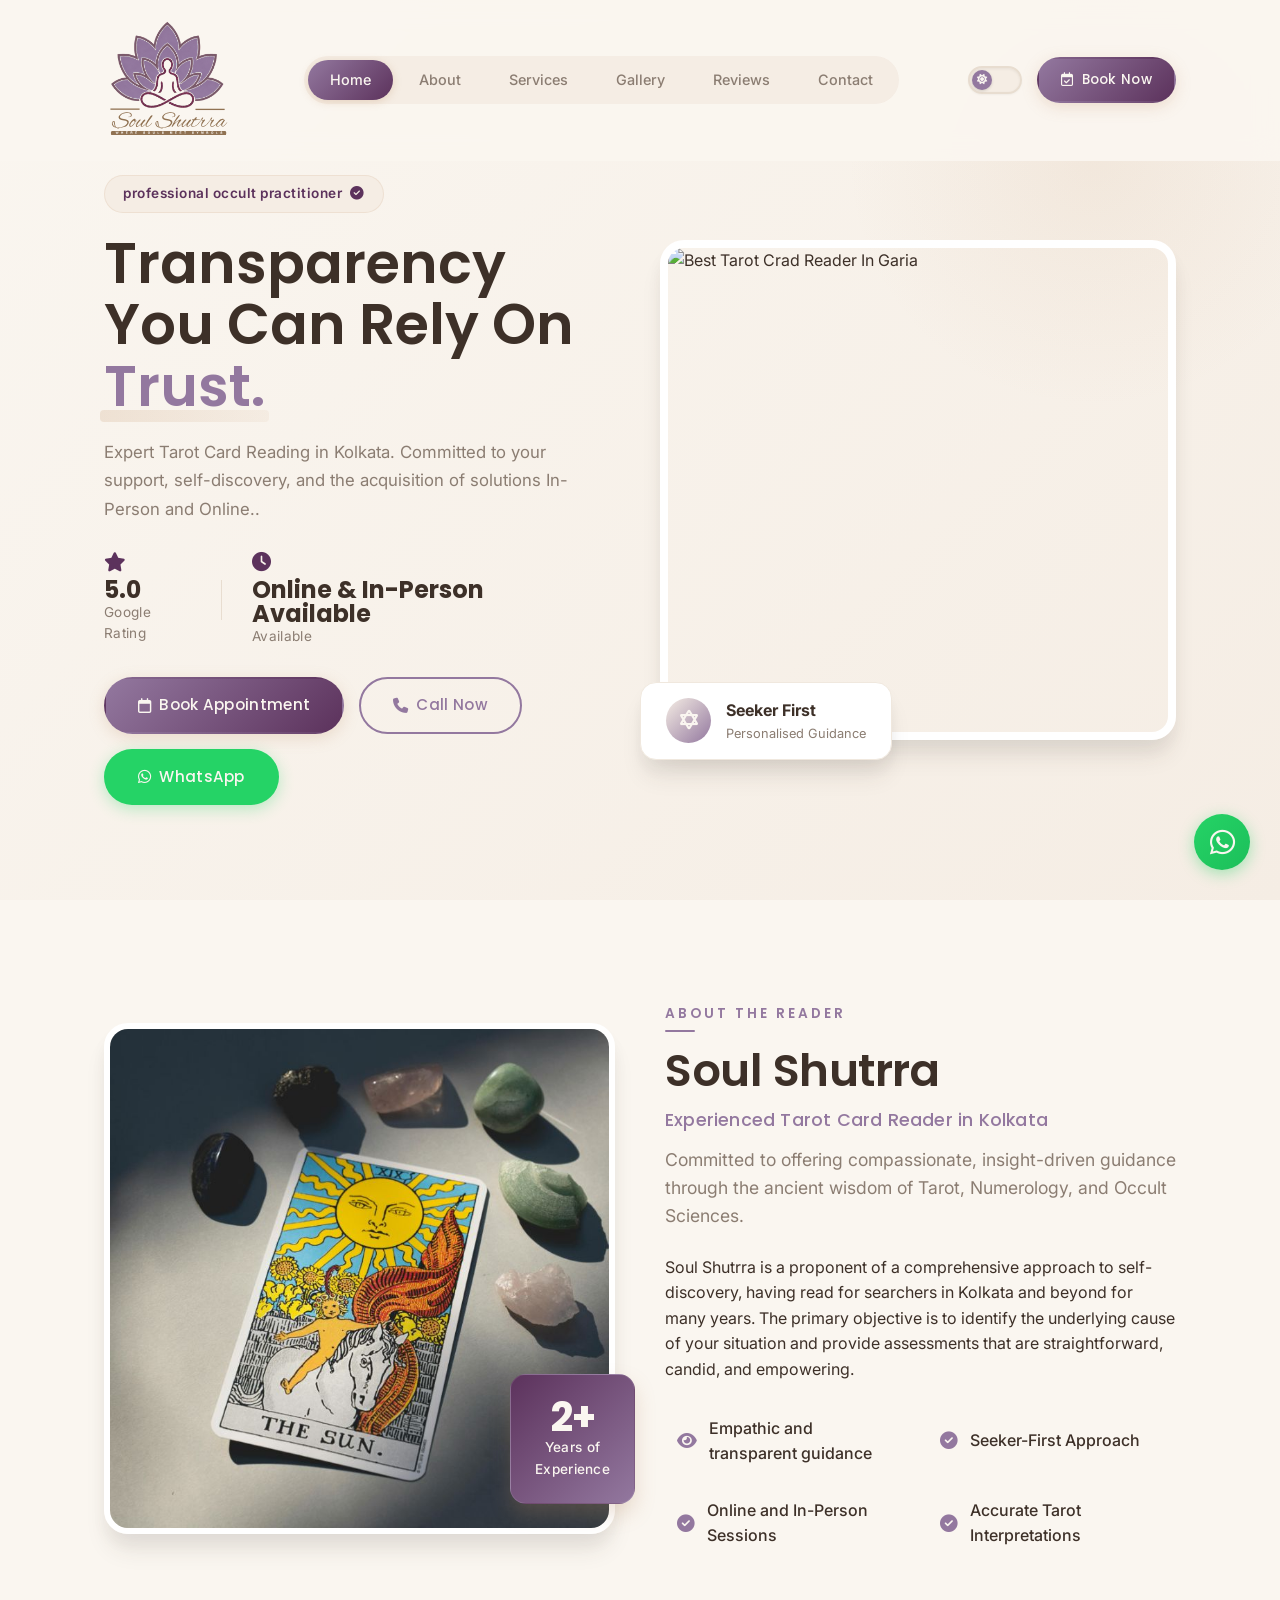
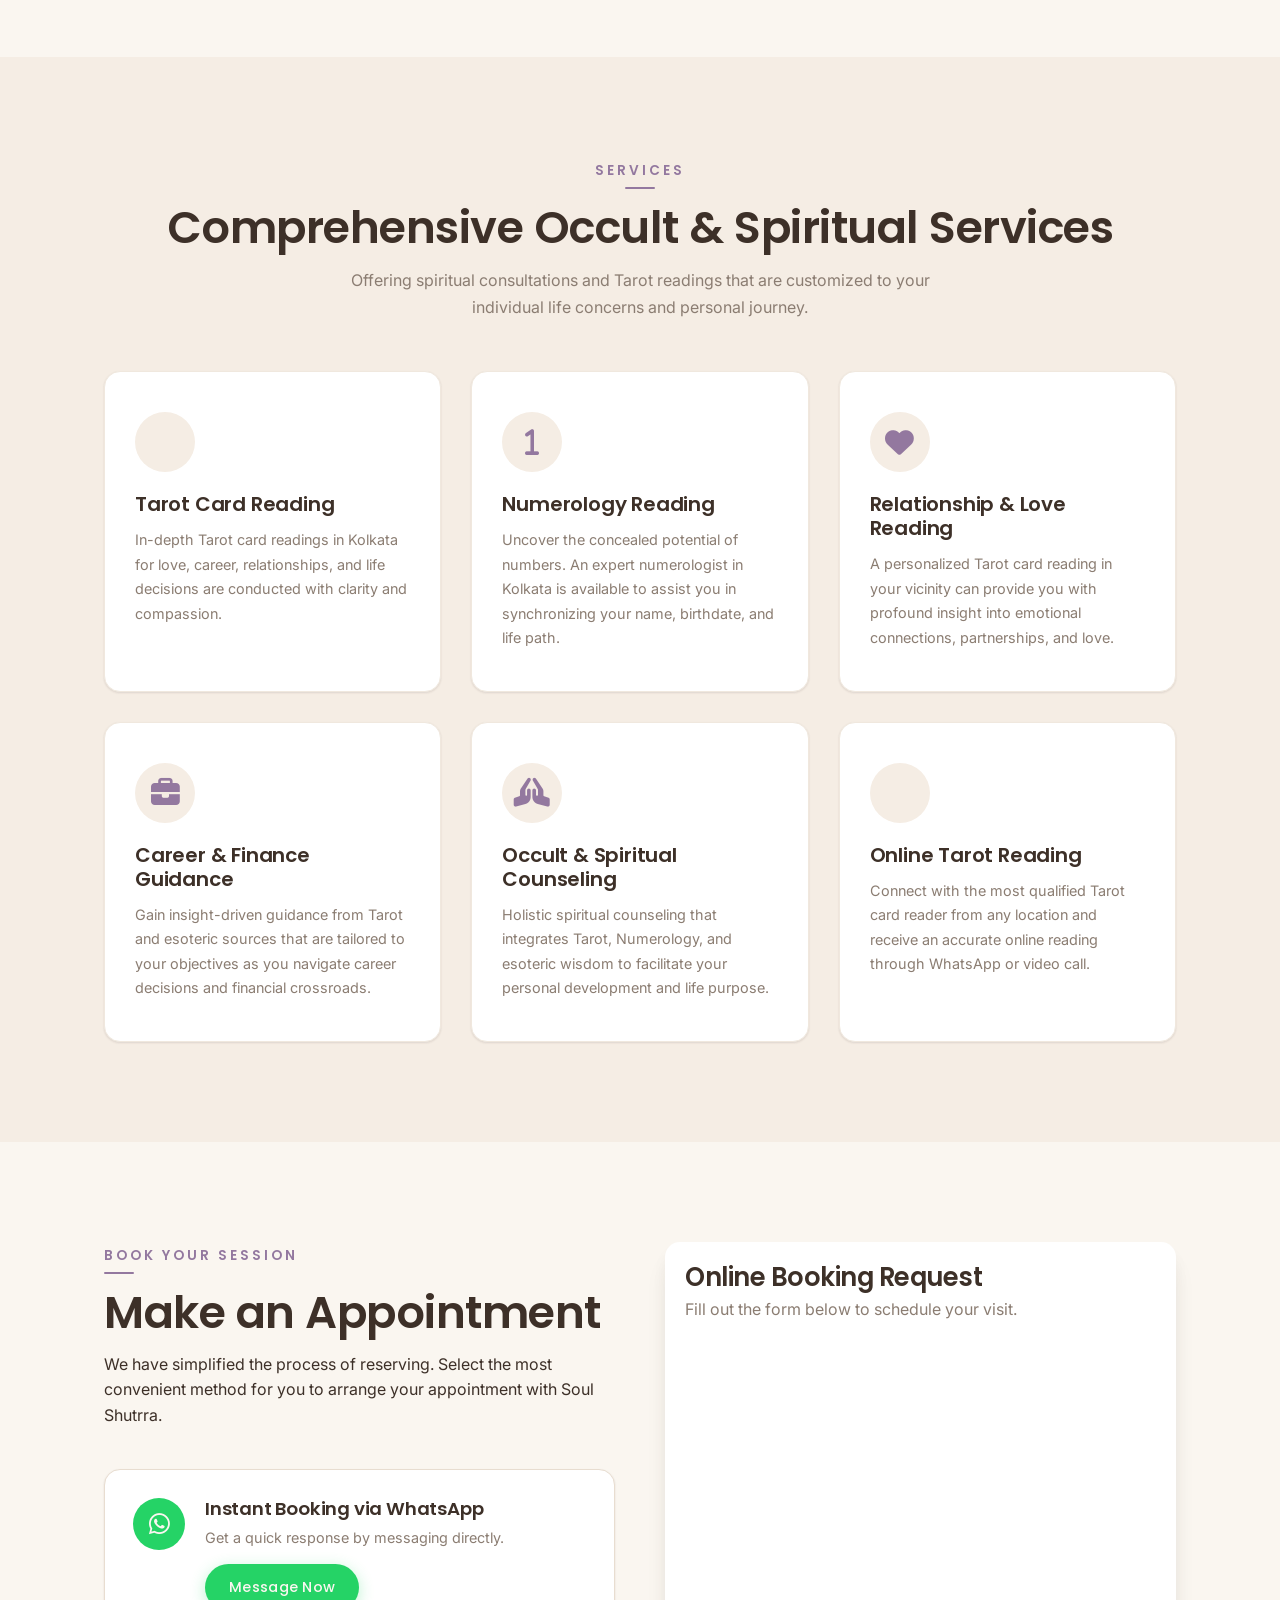
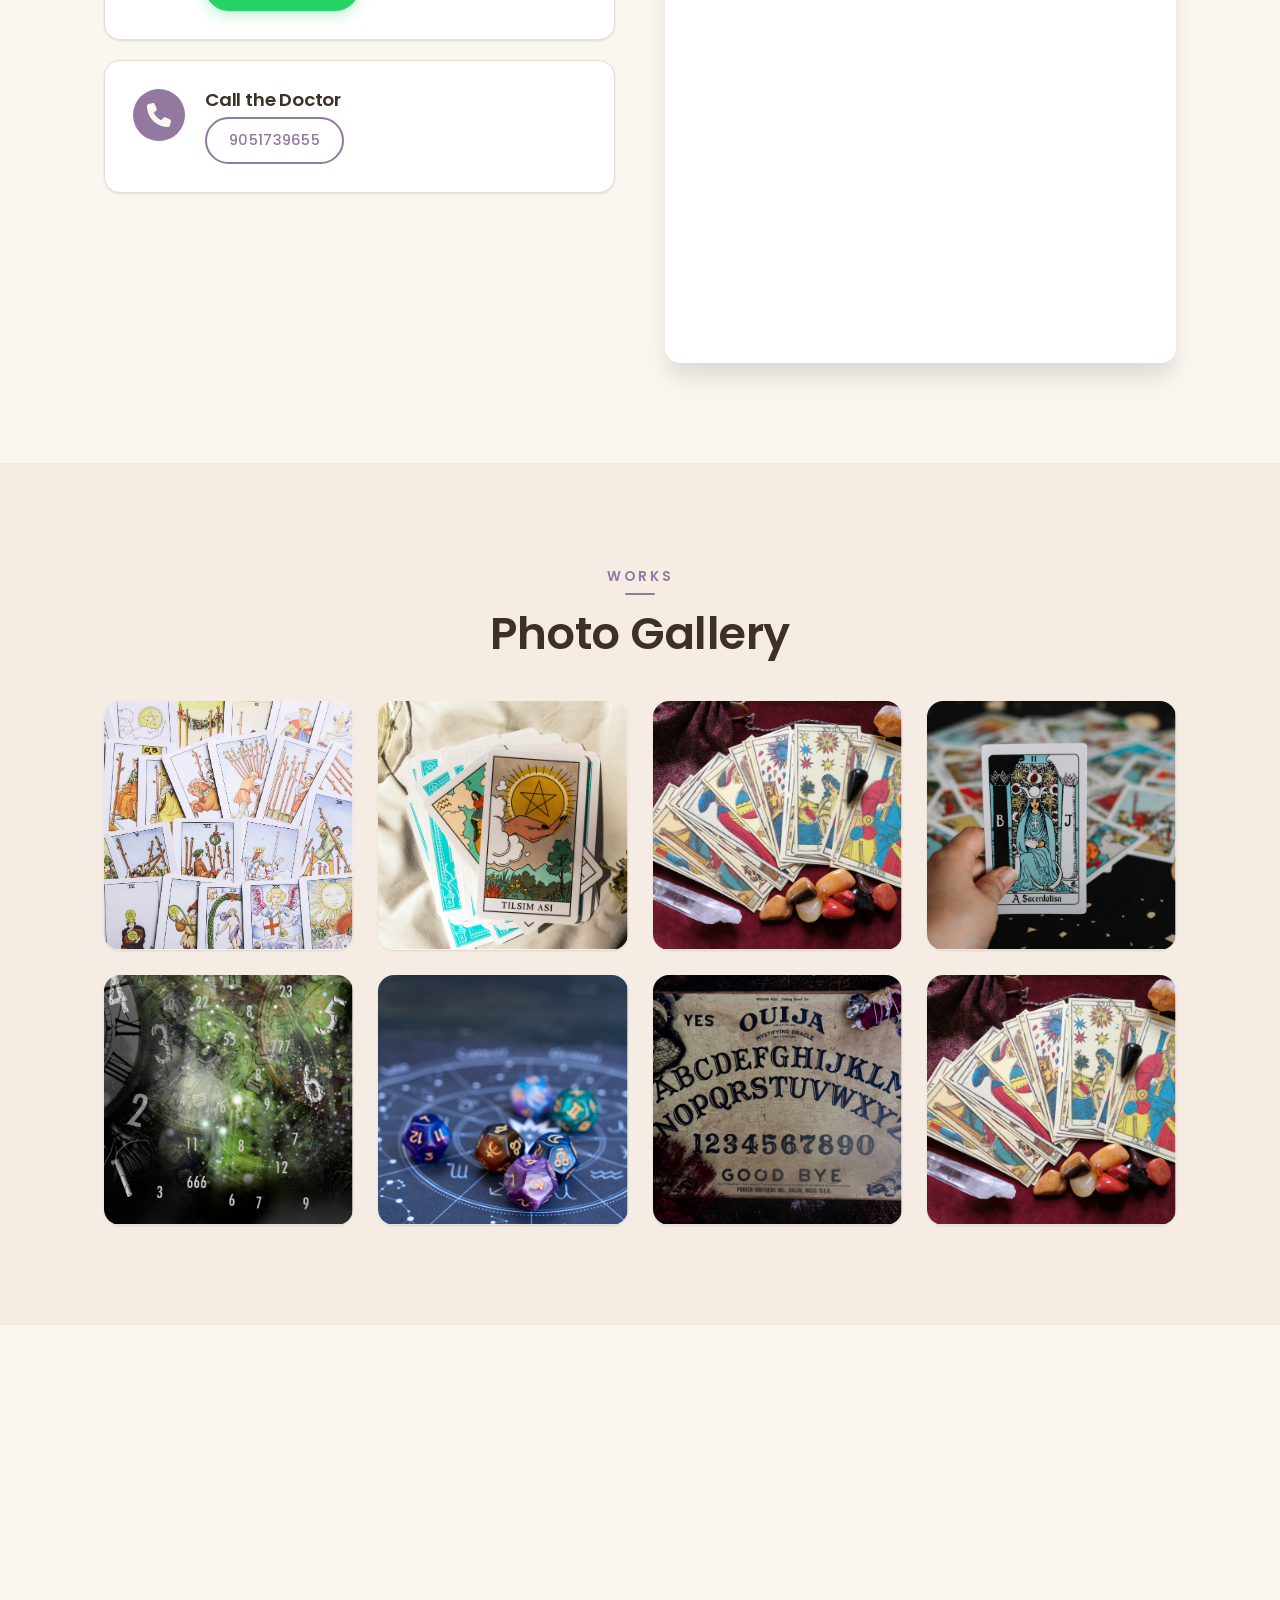
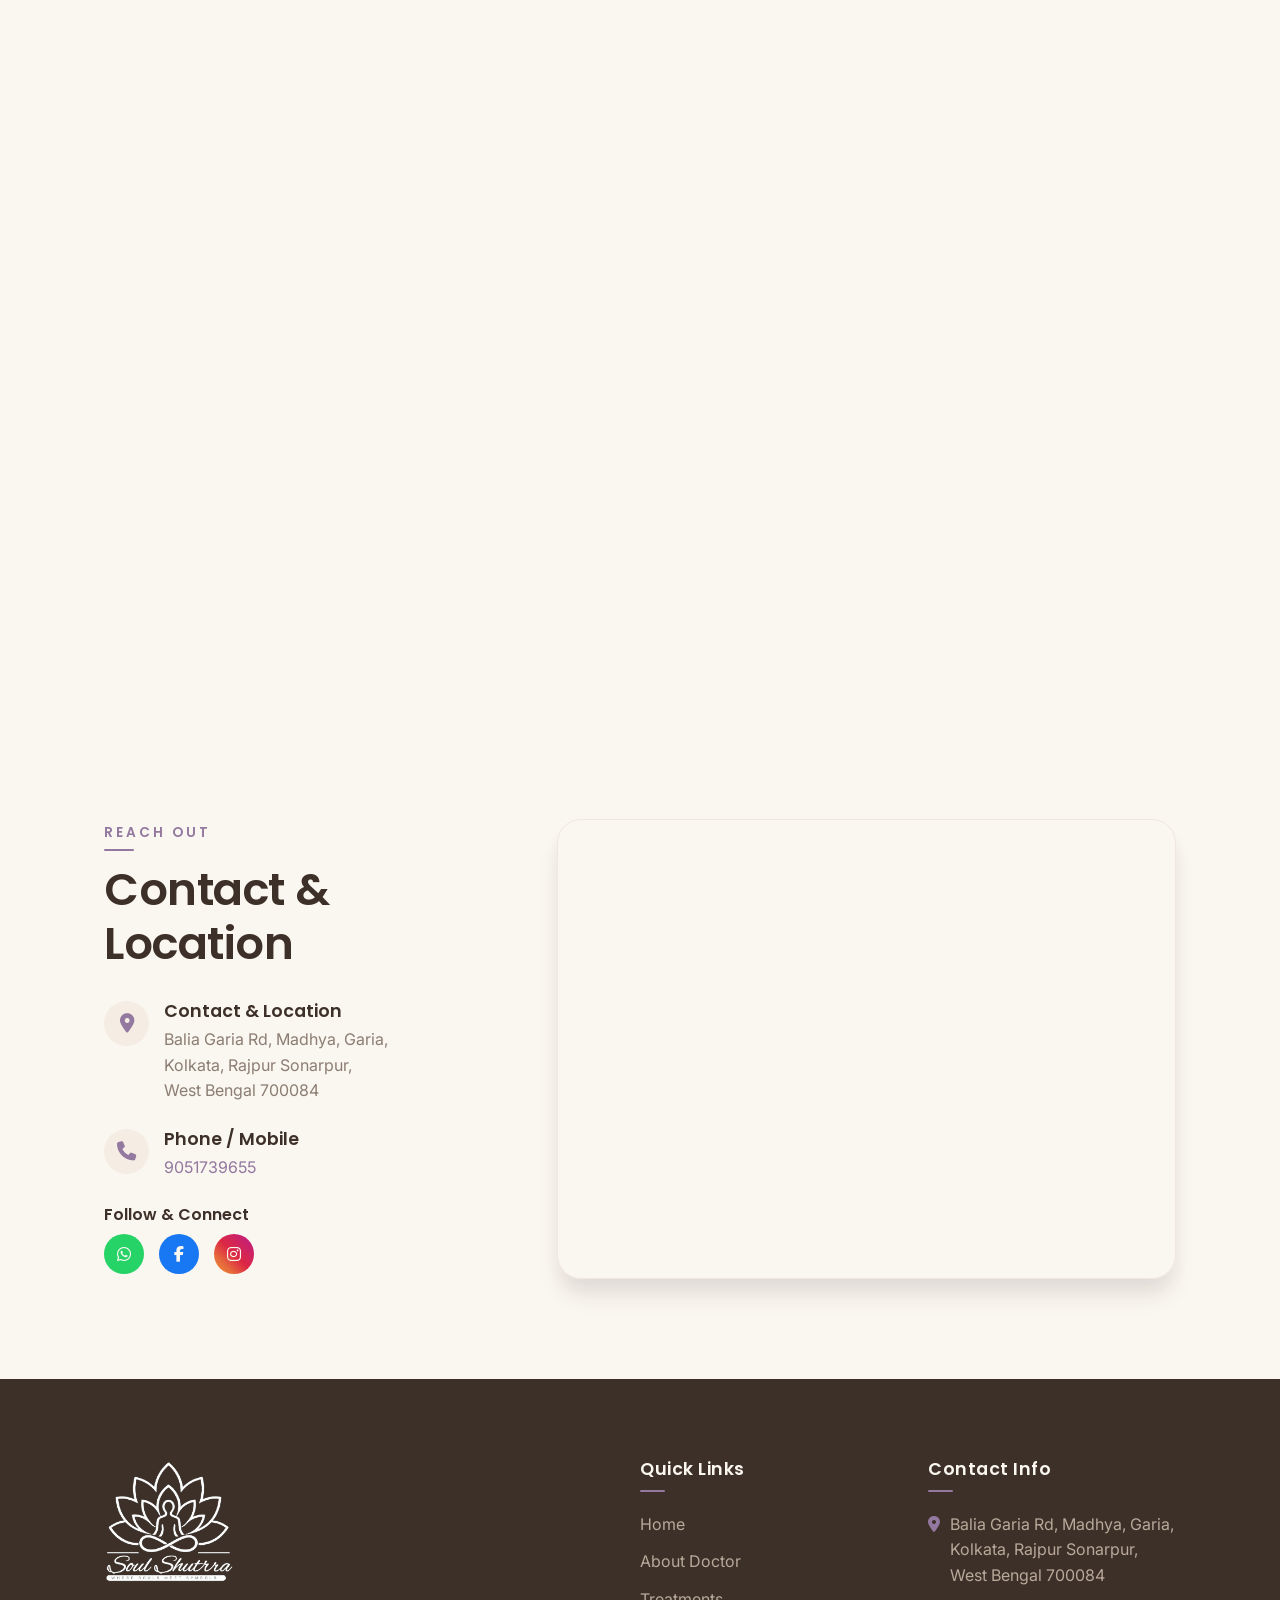
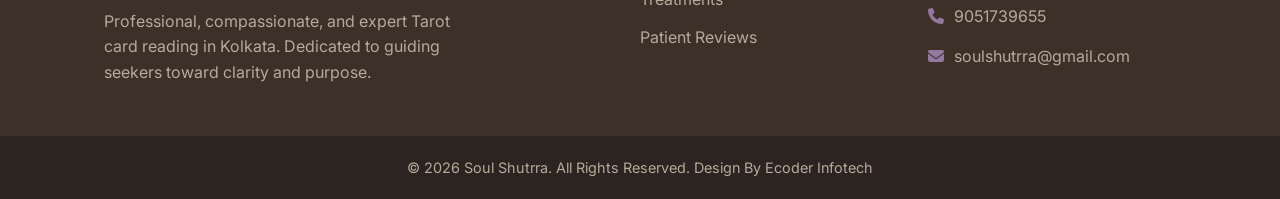
==== commit 155baa56: "Add files via upload" ====
--- a/index.html
+++ b/index.html
@@ -2,7 +2,6 @@
 <!DOCTYPE html>
 <html lang="en">
 <head>
-	<meta name="google-site-verification" content="IsPVyeA9XDS10fZtd_E3tpeVEPlT5hhNEdqwXPHdhGM"/>
     <meta charset="UTF-8">
     <meta name="viewport" content="width=device-width, initial-scale=1.0">
     <title>Best Tarot Card Reader Near Me | Soul Shutrra Kolkata</title>
@@ -97,8 +96,8 @@
                 
                 <div class="hero-cta">
                     <a href="#appointment" class="btn btn-primary"><i class="fa-regular fa-calendar"></i> Book Appointment</a>
-                    <a href="tel:09051160055" class="btn btn-outline"><i class="fa-solid fa-phone"></i> Call Now</a>
-                    <a href="https://wa.link/ul3bv0" target="_blank" class="btn btn-whatsapp"><i class="fa-brands fa-whatsapp"></i> WhatsApp</a>
+                    <a href="tel:09051739655" class="btn btn-outline"><i class="fa-solid fa-phone"></i> Call Now</a>
+                    <a href="https://wa.link/prbghi" target="_blank" class="btn btn-whatsapp"><i class="fa-brands fa-whatsapp"></i> WhatsApp</a>
                 </div>
             </div>
             <div class="hero-image reveal-right">
@@ -210,7 +209,7 @@
                         <div class="booking-text">
                             <h3>Instant Booking via WhatsApp</h3>
                             <p>Get a quick response by messaging directly.</p>
-                            <a href="https://wa.link/ul3bv0" target="_blank" class="btn btn-whatsapp sm-btn">Message Now</a>
+                            <a href="https://wa.link/prbghi" target="_blank" class="btn btn-whatsapp sm-btn">Message Now</a>
                         </div>
                     </div>
                     
@@ -219,7 +218,7 @@
                         <div class="booking-text">
                             <h3>Call the Doctor</h3>
                             
-                            <a href="tel:09051160055" class="btn btn-outline sm-btn">90511 60055</a>
+                            <a href="tel:9051739655" class="btn btn-outline sm-btn">9051739655</a>
                         </div>
                     </div>
                 </div>
@@ -283,11 +282,11 @@
                     <!-- Review 1 -->
                     <div class="review-card">
                         <div class="quote-icon"><i class="fa-solid fa-quote-left"></i></div>
-                        <p class="review-text">"The reading was incredibly accurate and gave me the clarity I was looking for. Soul Shutrra truly is the best Tarot card reader in Kolkata."</p>
+                        <p class="review-text">"Recently I had a session with Soul Shrutra. Before that, I was quite confused about my career and a few other things. But after the session, I can honestly say it was worth it. Thank you, Mr. Anupam, for guiding me onto the right path. Highly recommended. In my opinion, he is the best tarot card reader in Kolkata. A must-visit!"</p>
                         <div class="reviewer-info">
                             <div class="reviewer-avatar">S</div>
                             <div class="reviewer-details">
-                                <h4>Supriya Mondal</h4>
+                                <h4>Subha Mondal</h4>
                                 <div class="stars sm-stars">
                                     <i class="fa-solid fa-star"></i><i class="fa-solid fa-star"></i><i class="fa-solid fa-star"></i><i class="fa-solid fa-star"></i><i class="fa-solid fa-star"></i>
                                 </div>
@@ -298,7 +297,8 @@
                     <!-- Review 2 -->
                     <div class="review-card">
                         <div class="quote-icon"><i class="fa-solid fa-quote-left"></i></div>
-                        <p class="review-text">"The care and attention I received were excellent. The clinic is clean, and the doctor is very professional yet friendly."</p>
+                        <p class="review-text">"I was searching for a tarot card reader near me
+when I found Soul Shutrra, and I'm so glad I booked a session. Mr. Anupam is kind, knowledgeable, and incredibly accurate with his readings. The guidance I received regarding my career and personal life was practical and reassuring. I left the session feeling much more positive. Highly recommended to anyone looking for genuine tarot guidance."</p>
                         <div class="reviewer-info">
                             <div class="reviewer-avatar">P</div>
                             <div class="reviewer-details">
@@ -313,11 +313,11 @@
                     <!-- Review 3 -->
                     <div class="review-card">
                         <div class="quote-icon"><i class="fa-solid fa-quote-left"></i></div>
-                        <p class="review-text">"She's knowledgeable, listens well, and offers great advice. Highly recommend her to anyone looking for a reliable doctor in Kolkata."</p>
+                        <p class="review-text">"If you're searching for a tarot card reader in Garia, Soul Shutrra is definitely worth visiting. My session with Mr. Anupam exceeded my expectations. He listened patiently, explained every card in detail, and gave me clear direction about my career and relationships. I genuinely felt a sense of relief after the consultation. Thank you for such an amazing experience. Highly recommended!"</p>
                         <div class="reviewer-info">
                             <div class="reviewer-avatar">S</div>
                             <div class="reviewer-details">
-                                <h4>Sanchari B</h4>
+                                <h4>Subhajit Ghosh</h4>
                                 <div class="stars sm-stars">
                                     <i class="fa-solid fa-star"></i><i class="fa-solid fa-star"></i><i class="fa-solid fa-star"></i><i class="fa-solid fa-star"></i><i class="fa-solid fa-star"></i>
                                 </div>
@@ -363,7 +363,7 @@
                             <div class="info-icon"><i class="fa-solid fa-phone"></i></div>
                             <div class="info-content">
                                 <h4>Phone / Mobile</h4>
-                                <p><a href="tel:9051160055">90511 60055</a></p>
+                                <p><a href="tel:9051739655">9051739655</a></p>
                             </div>
                         </div>
                         
@@ -372,7 +372,7 @@
                     <div class="social-links mt-4">
                         <h4>Follow & Connect</h4>
                         <div class="social-icons">
-                            <a href="https://wa.me/8697432064" target="_blank" class="social-icon whatsapp" aria-label="WhatsApp"><i class="fa-brands fa-whatsapp"></i></a>
+                            <a href="https://wa.link/prbghi" target="_blank" class="social-icon whatsapp" aria-label="WhatsApp"><i class="fa-brands fa-whatsapp"></i></a>
                             <a href="#" class="social-icon facebook" aria-label="Facebook"><i class="fa-brands fa-facebook-f"></i></a>
                             <a href="https://www.instagram.com/soulshutrra?igsh=N2thMWU3em9uMGsx" class="social-icon instagram" aria-label="Instagram"><i class="fa-brands fa-instagram"></i></a>
                         </div>
@@ -401,7 +401,7 @@
         <div class="container footer-container">
             <div class="footer-col">
                 <a href="#" class="footer-logo">
-                    <img src="Soul-Shutrra-White-Logo.svg" alt="Dr. Tannima Chakraborty Logo" class="logo-img">
+                    <img src="Soul-Shutrra-White-Logo.svg" alt="Soul Shutrra" class="logo-img">
                 </a>
                 <p class="footer-desc">Professional, compassionate, and expert Tarot card reading in Kolkata. Dedicated to guiding seekers toward clarity and purpose.</p>
             </div>
@@ -422,7 +422,7 @@
                     <li><i class="fa-solid fa-location-dot"></i>Balia Garia Rd, Madhya, Garia,
 Kolkata, Rajpur Sonarpur,
 West Bengal 700084</li>
-                    <li><i class="fa-solid fa-phone"></i> 90511 60055</li>
+                    <li><i class="fa-solid fa-phone"></i> 9051739655</li>
                     <li><i class="fa-solid fa-envelope"></i>soulshutrra@gmail.com</li>
                 </ul>
             </div>
@@ -435,7 +435,7 @@
     </footer>
 
     <!-- Floating WhatsApp Button -->
-    <a href="https://wa.link/ioluix" target="_blank" class="floating-wa" aria-label="Chat on WhatsApp">
+    <a href="https://wa.link/prbghi" target="_blank" class="floating-wa" aria-label="Chat on WhatsApp">
         <i class="fa-brands fa-whatsapp"></i>
     </a>
 
--- a/styles.css
+++ b/styles.css
@@ -3,9 +3,9 @@
    ============================================= */
 :root {
     /* Premium Beige Luxury Palette */
-    --primary-color: #c4956a;
+    --primary-color: #93789F;
     --primary-light: #f5ede4;
-    --primary-dark: #a67c52;
+    --primary-dark: #5c325c;
     --secondary-color: #b8865f;
     --secondary-light: #f3ebe3;
     --accent-color: #25d366;
@@ -37,7 +37,7 @@
     --footer-text: #b8a99a;
     
     /* Star / Rating */
-    --star-color: #d4a043;
+    --star-color: #5c325c;
     
     /* Dots / Indicators */
     --dot-color: #d1c4b8;
@@ -2005,4 +2005,4 @@
     box-shadow: var(--shadow-sm);
 }
 
-.mb-4 { margin-bottom: 1.5rem; }+.mb-4 { margin-bottom: 1.5rem; }
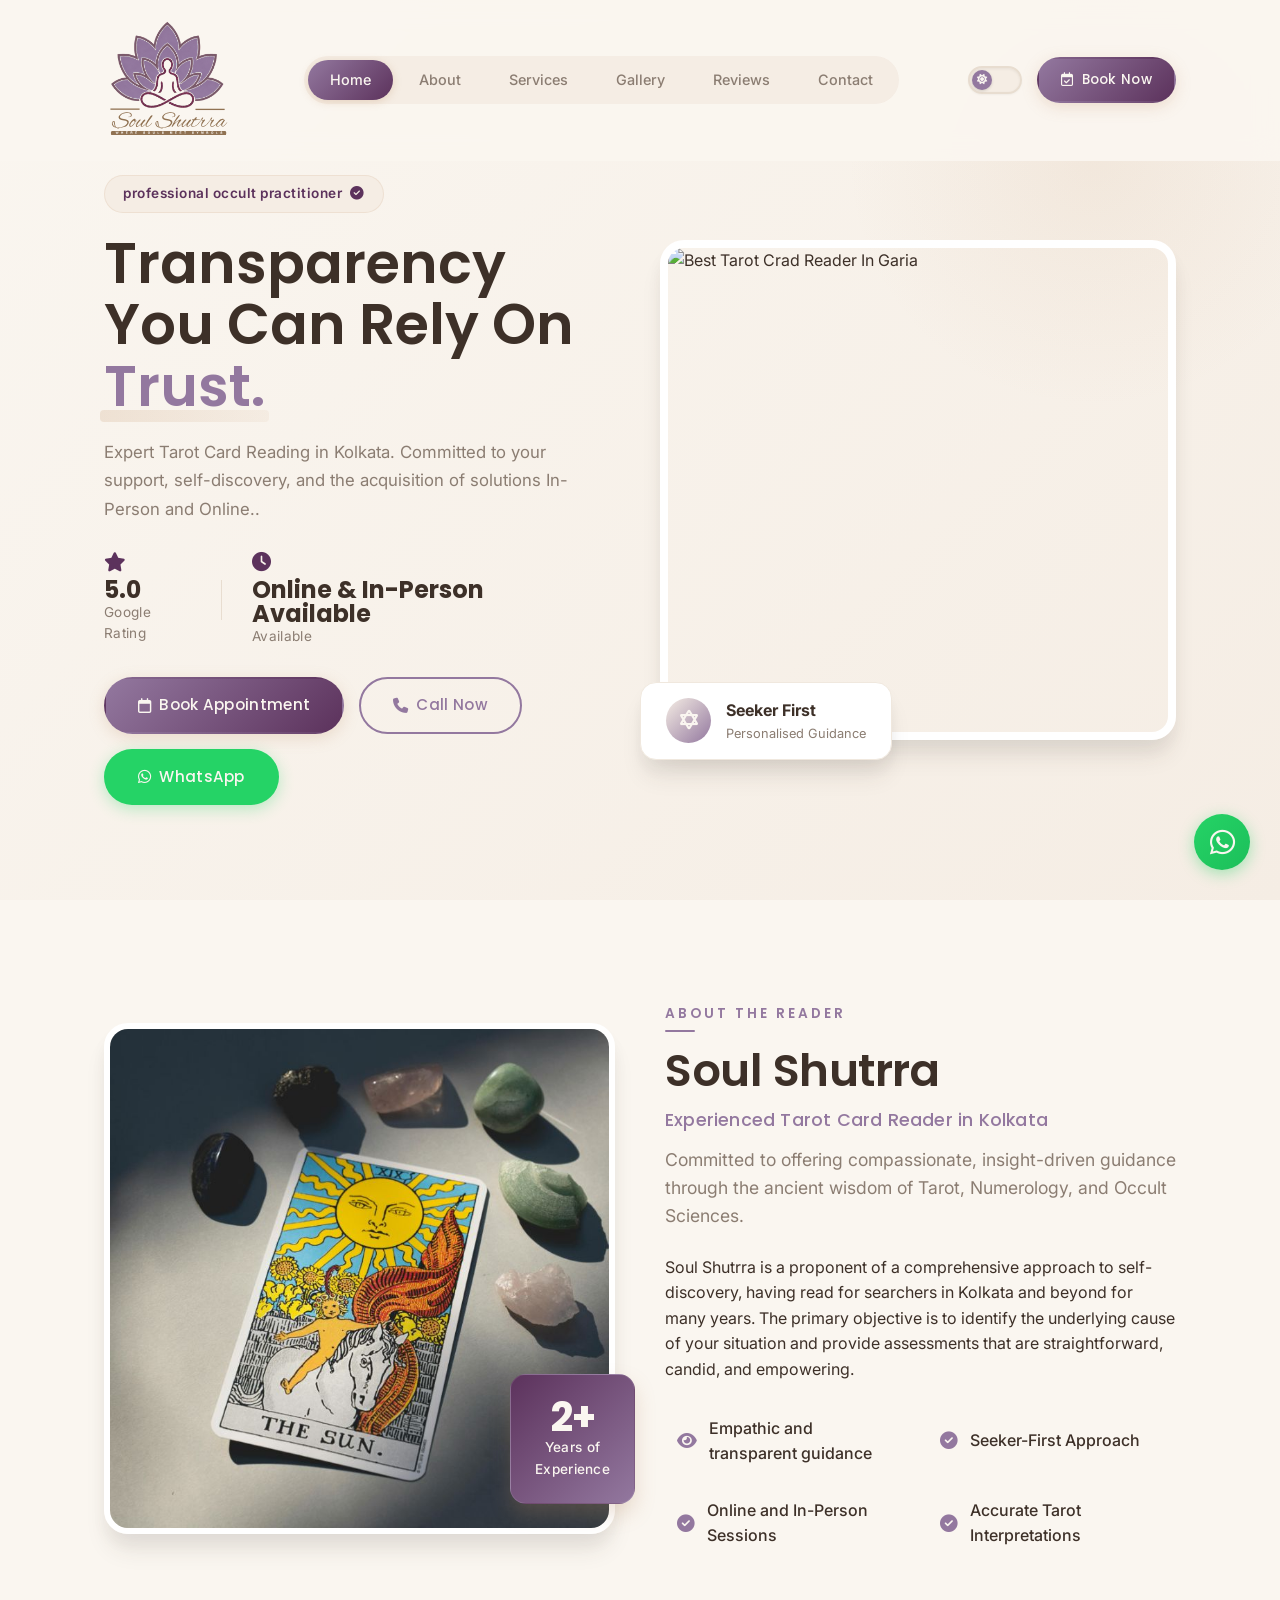
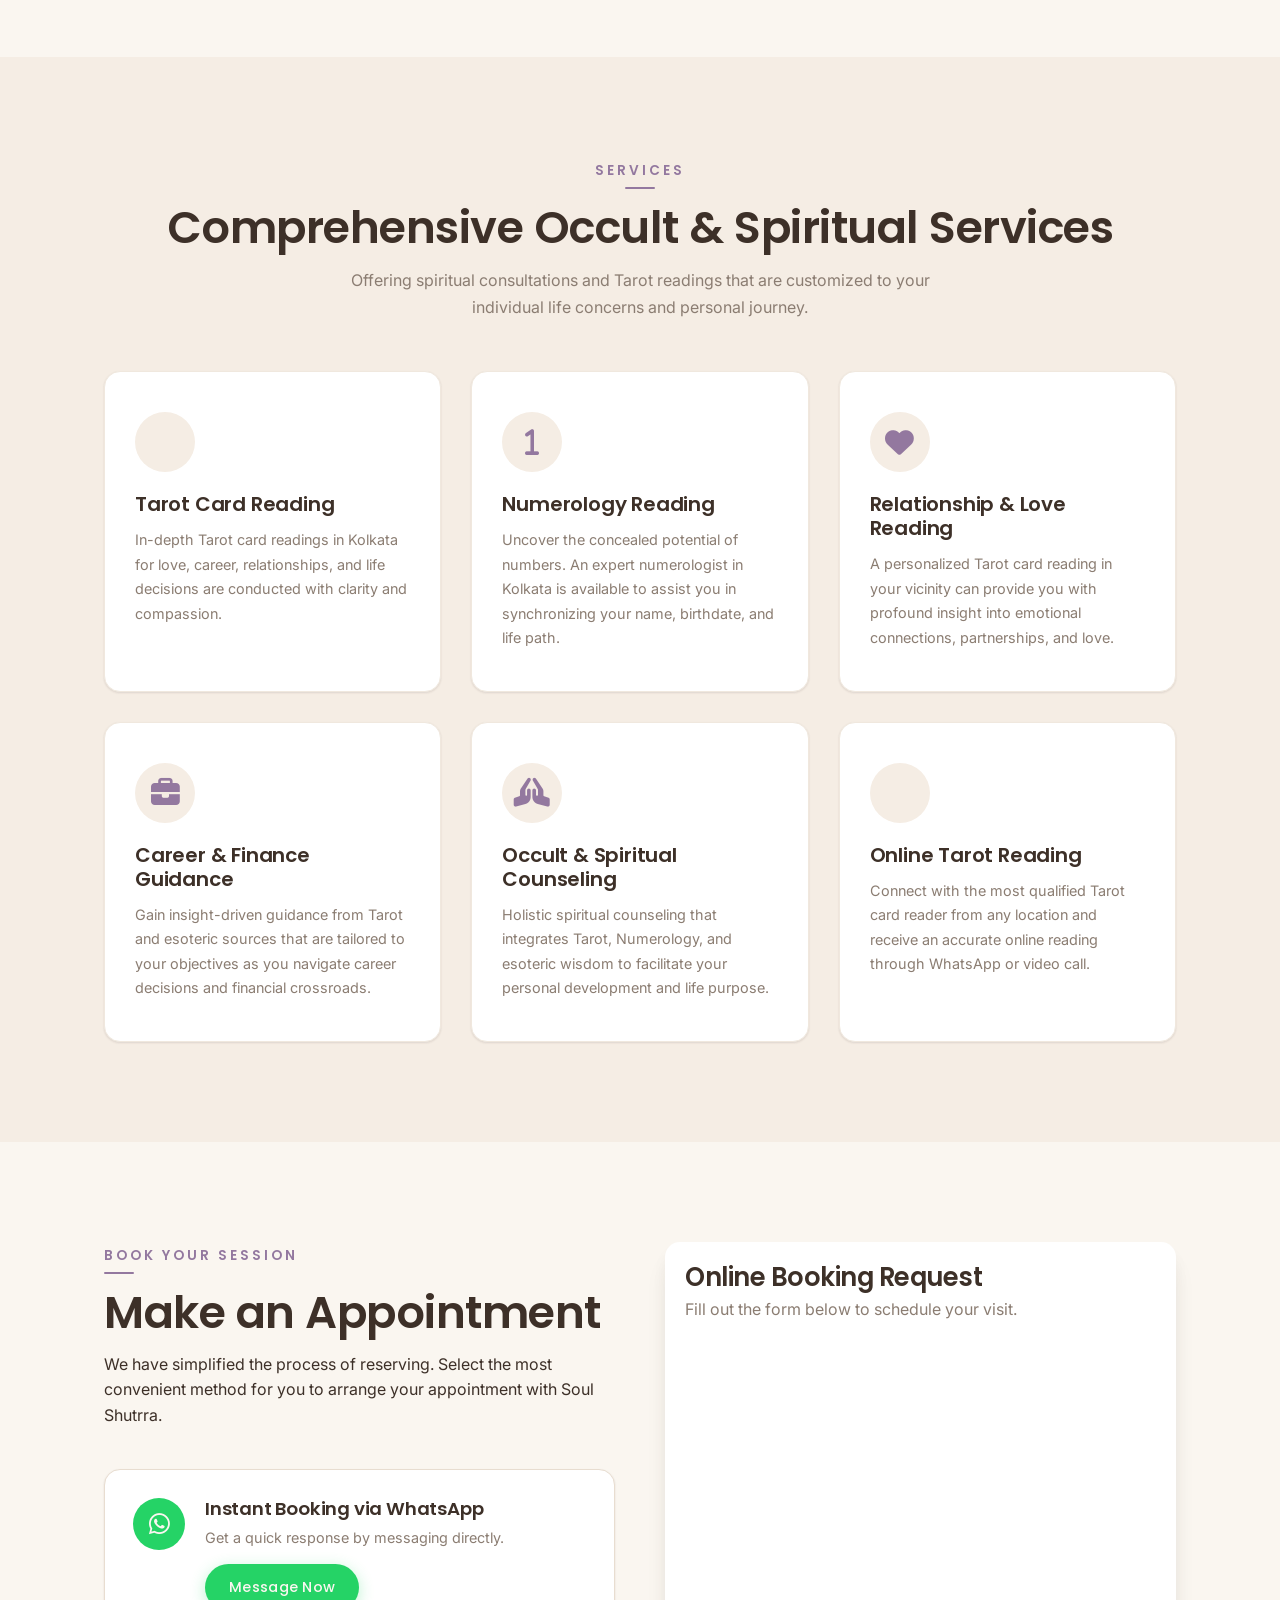
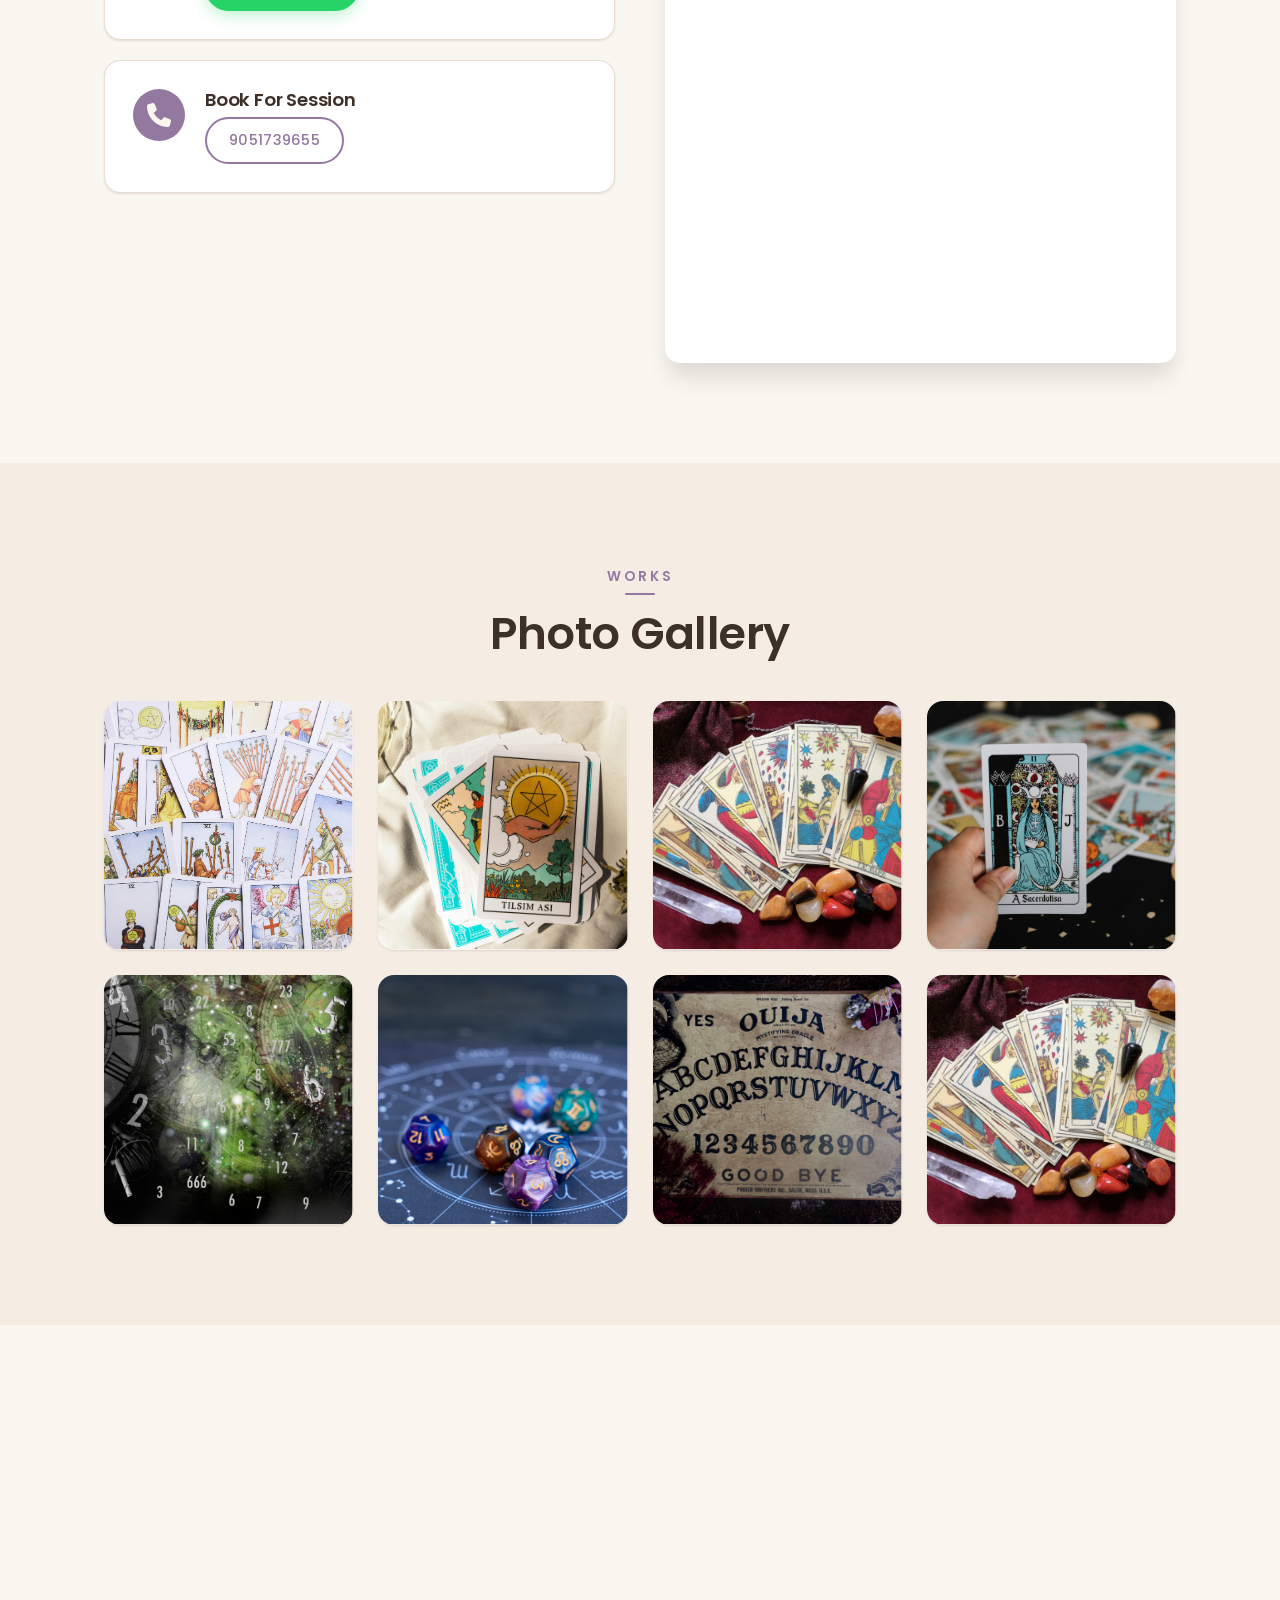
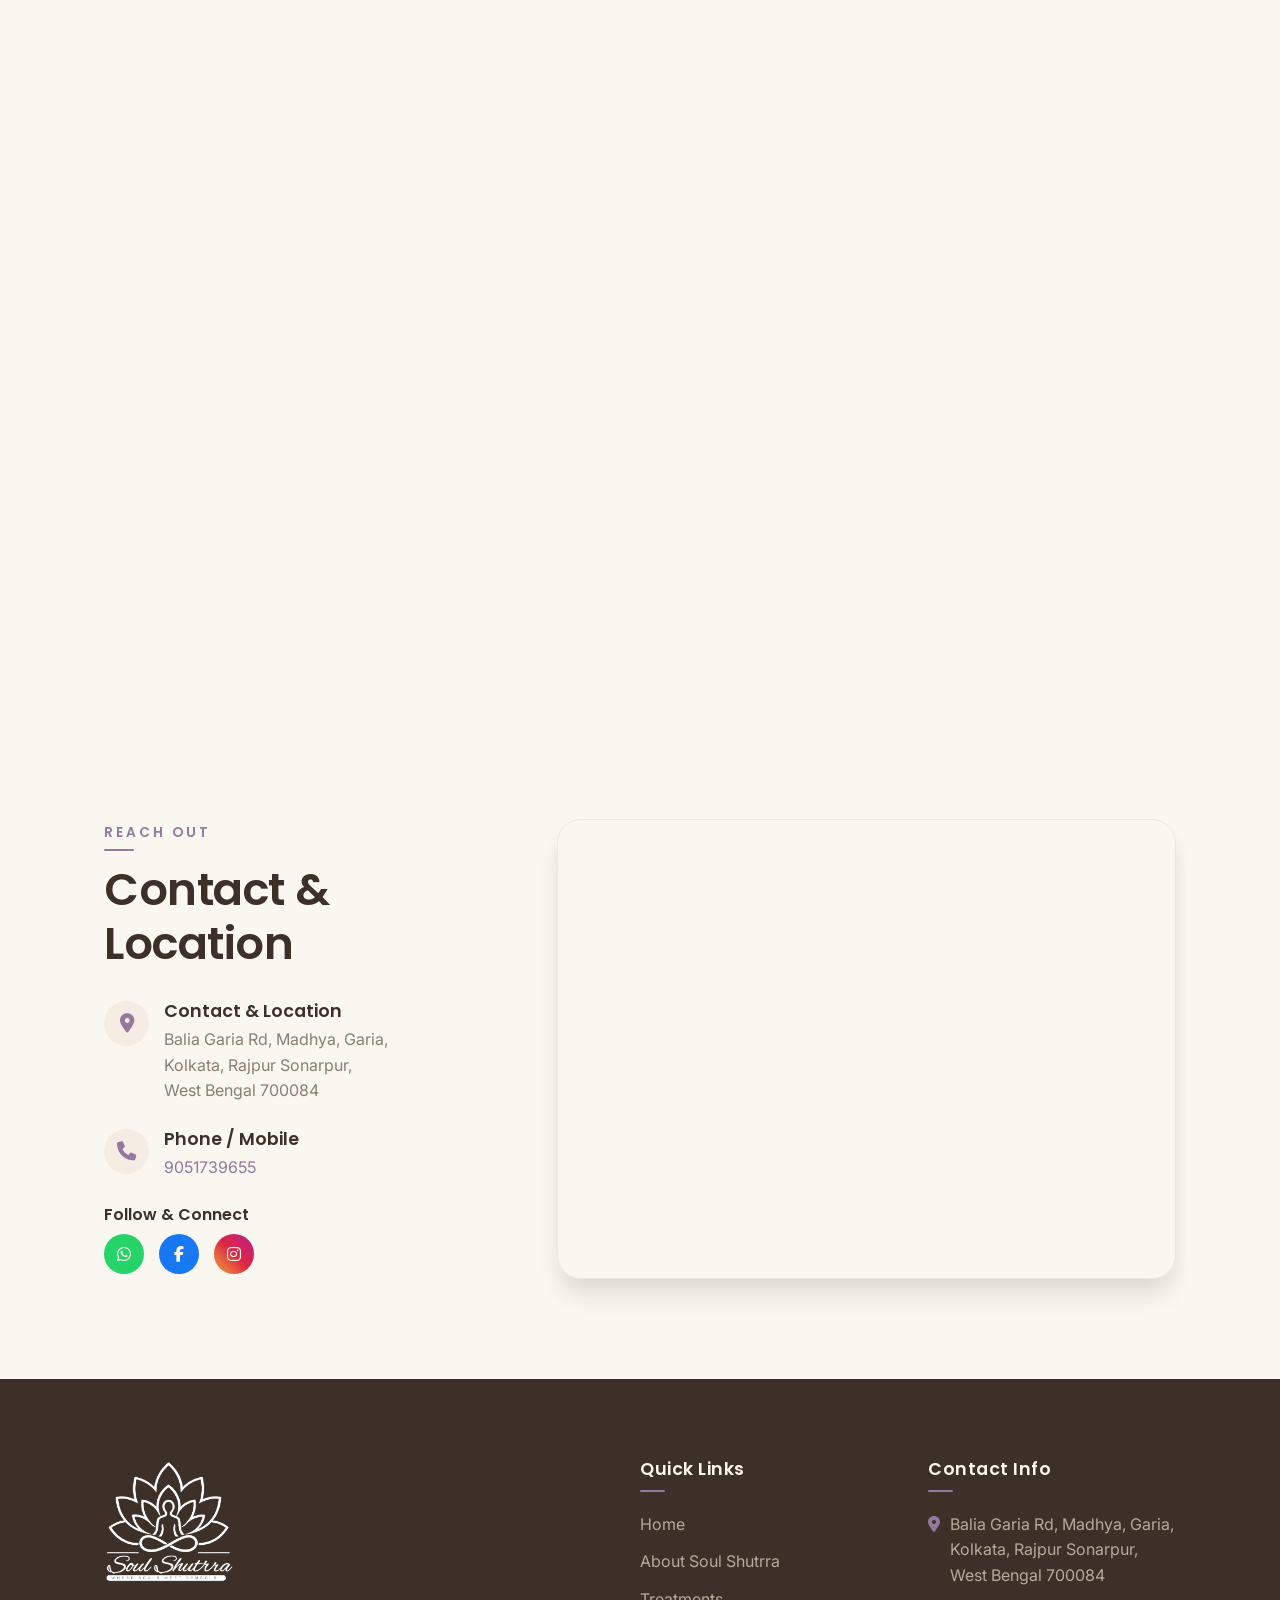
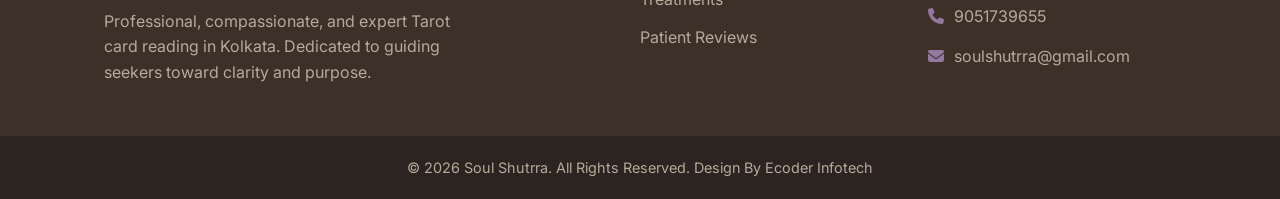
==== commit e293ca20: "Add files via upload" ====
--- a/index.html
+++ b/index.html
@@ -121,7 +121,7 @@
         <div class="container about-container">
             <div class="about-image reveal-left">
                 <!-- Using another high-quality placeholder -->
-                <img src="Soul Shutrra Img.jpg" alt="Doctor Consultation" class="rounded-image shadow-lg">
+                <img src="Soul Shutrra Img.jpg" alt="Tarot Consultation" class="rounded-image shadow-lg">
                 <div class="experience-badge">
                     <span class="number">2+</span>
                     <span class="text">Years of<br>Experience</span>
@@ -216,7 +216,7 @@
                     <div class="booking-card">
                         <div class="booking-icon phone-bg"><i class="fa-solid fa-phone"></i></div>
                         <div class="booking-text">
-                            <h3>Call the Doctor</h3>
+                            <h3>Book For Session</h3>
                             
                             <a href="tel:9051739655" class="btn btn-outline sm-btn">9051739655</a>
                         </div>
@@ -373,7 +373,7 @@
                         <h4>Follow & Connect</h4>
                         <div class="social-icons">
                             <a href="https://wa.link/prbghi" target="_blank" class="social-icon whatsapp" aria-label="WhatsApp"><i class="fa-brands fa-whatsapp"></i></a>
-                            <a href="#" class="social-icon facebook" aria-label="Facebook"><i class="fa-brands fa-facebook-f"></i></a>
+                            <a href="https://www.facebook.com/people/Soul-Shutrra/61590416442716/" class="social-icon facebook" aria-label="Facebook"><i class="fa-brands fa-facebook-f"></i></a>
                             <a href="https://www.instagram.com/soulshutrra?igsh=N2thMWU3em9uMGsx" class="social-icon instagram" aria-label="Instagram"><i class="fa-brands fa-instagram"></i></a>
                         </div>
                     </div>
@@ -410,7 +410,7 @@
                 <h4>Quick Links</h4>
                 <ul class="footer-links">
                     <li><a href="#home">Home</a></li>
-                    <li><a href="#about">About Doctor</a></li>
+                    <li><a href="#about">About Soul Shutrra</a></li>
                     <li><a href="#services">Treatments</a></li>
                     <li><a href="#reviews">Patient Reviews</a></li>
                 </ul>
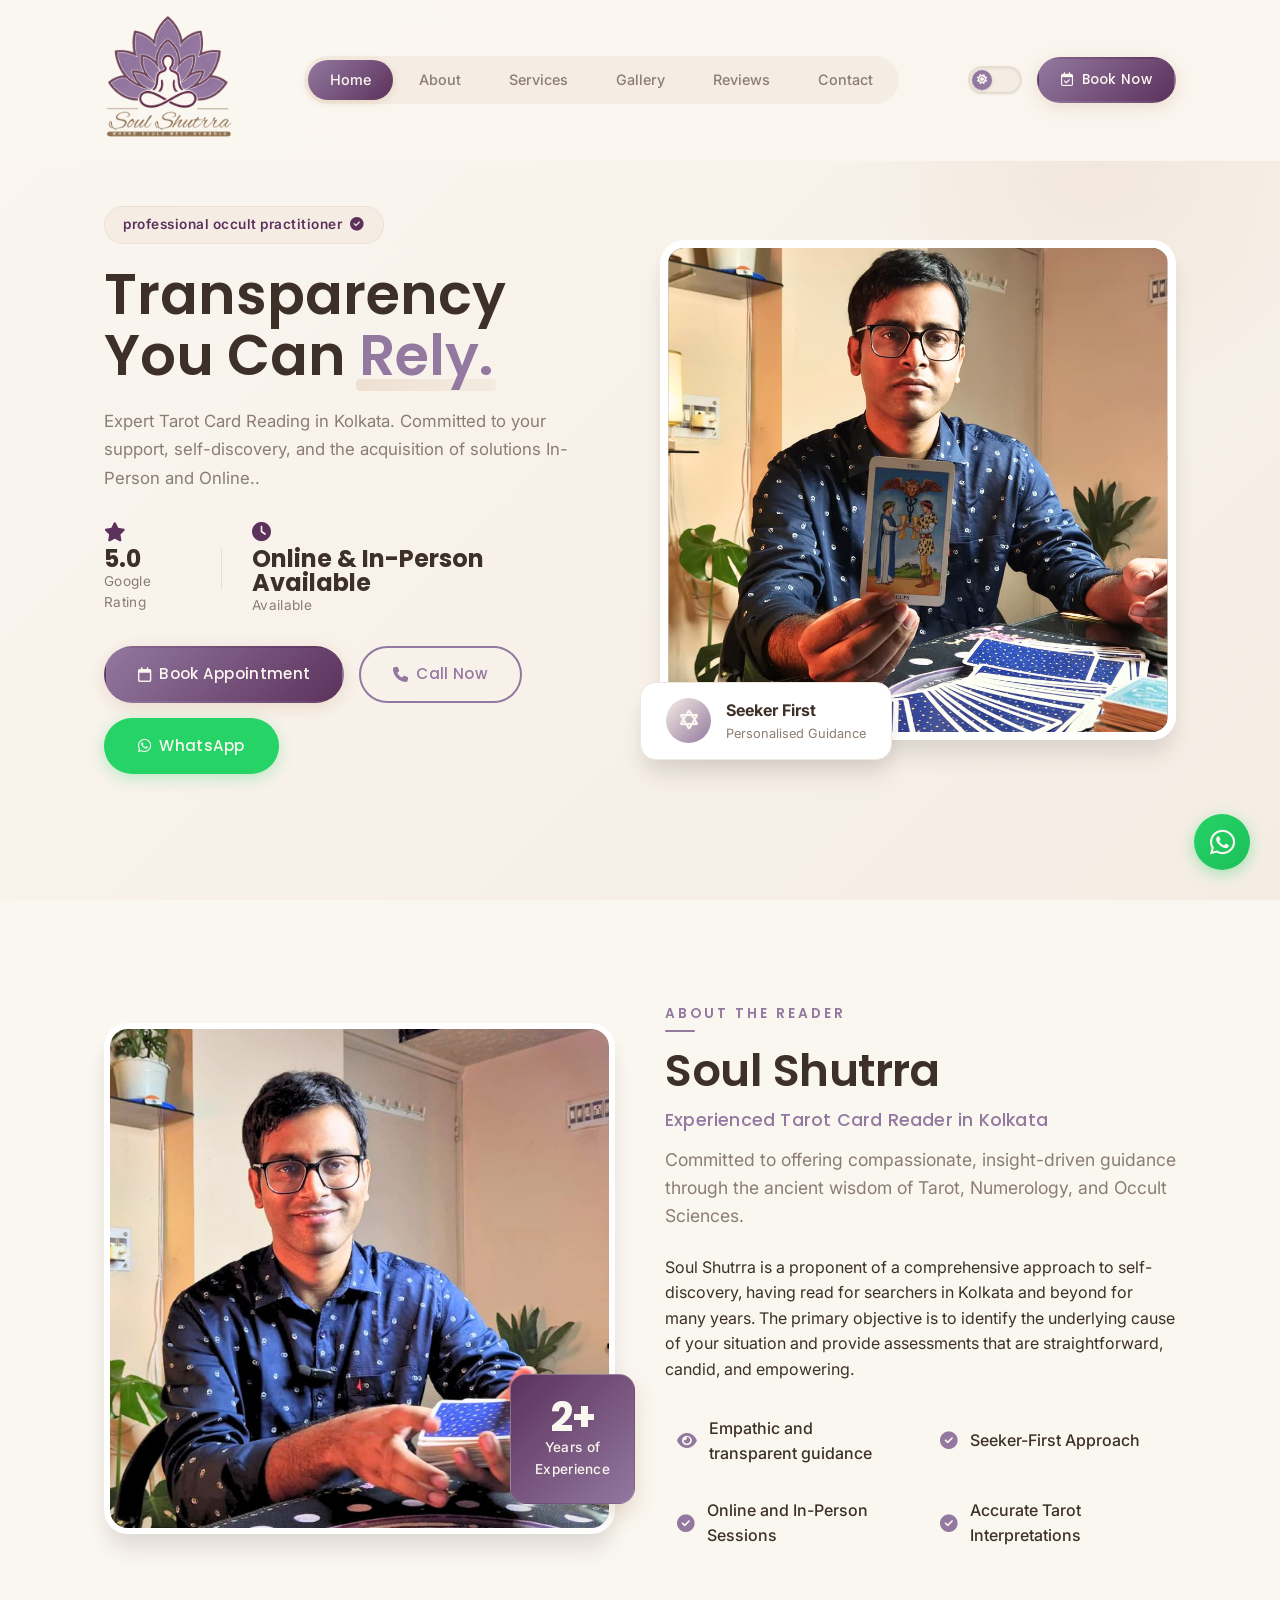
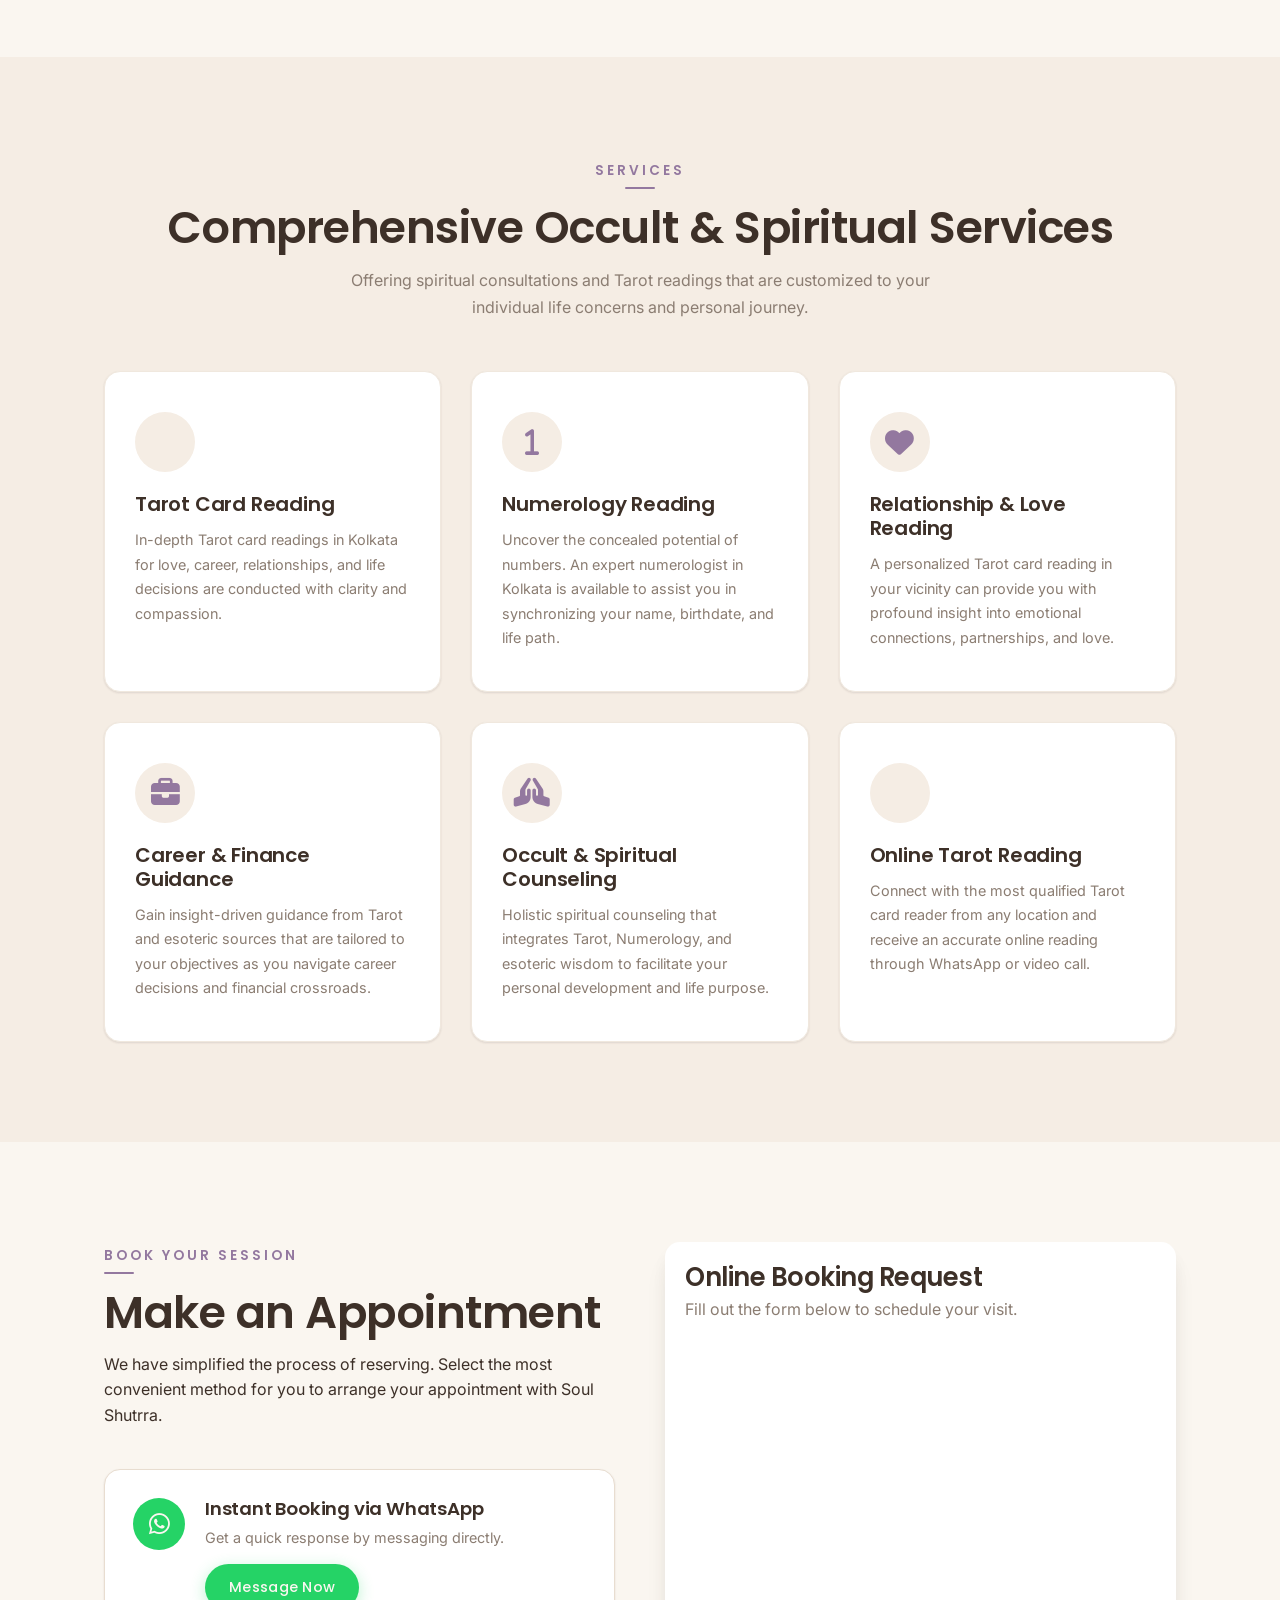
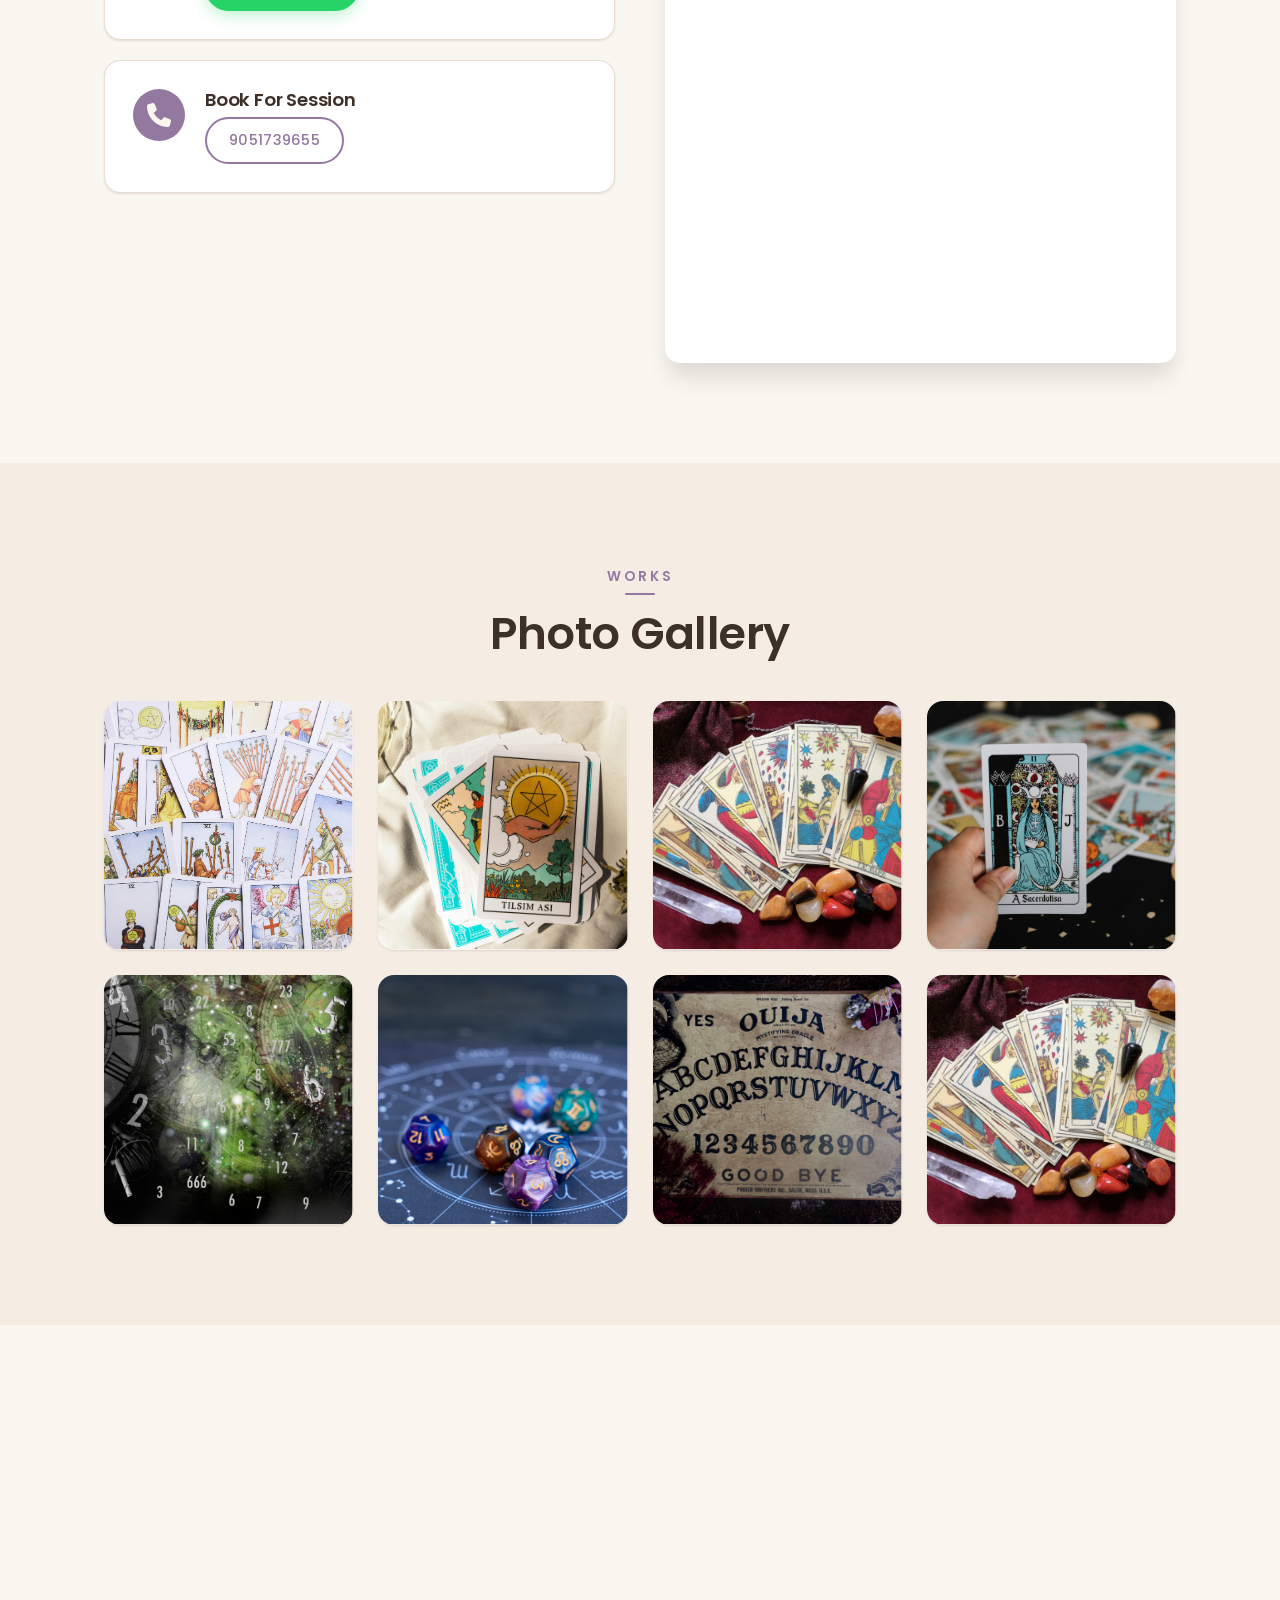
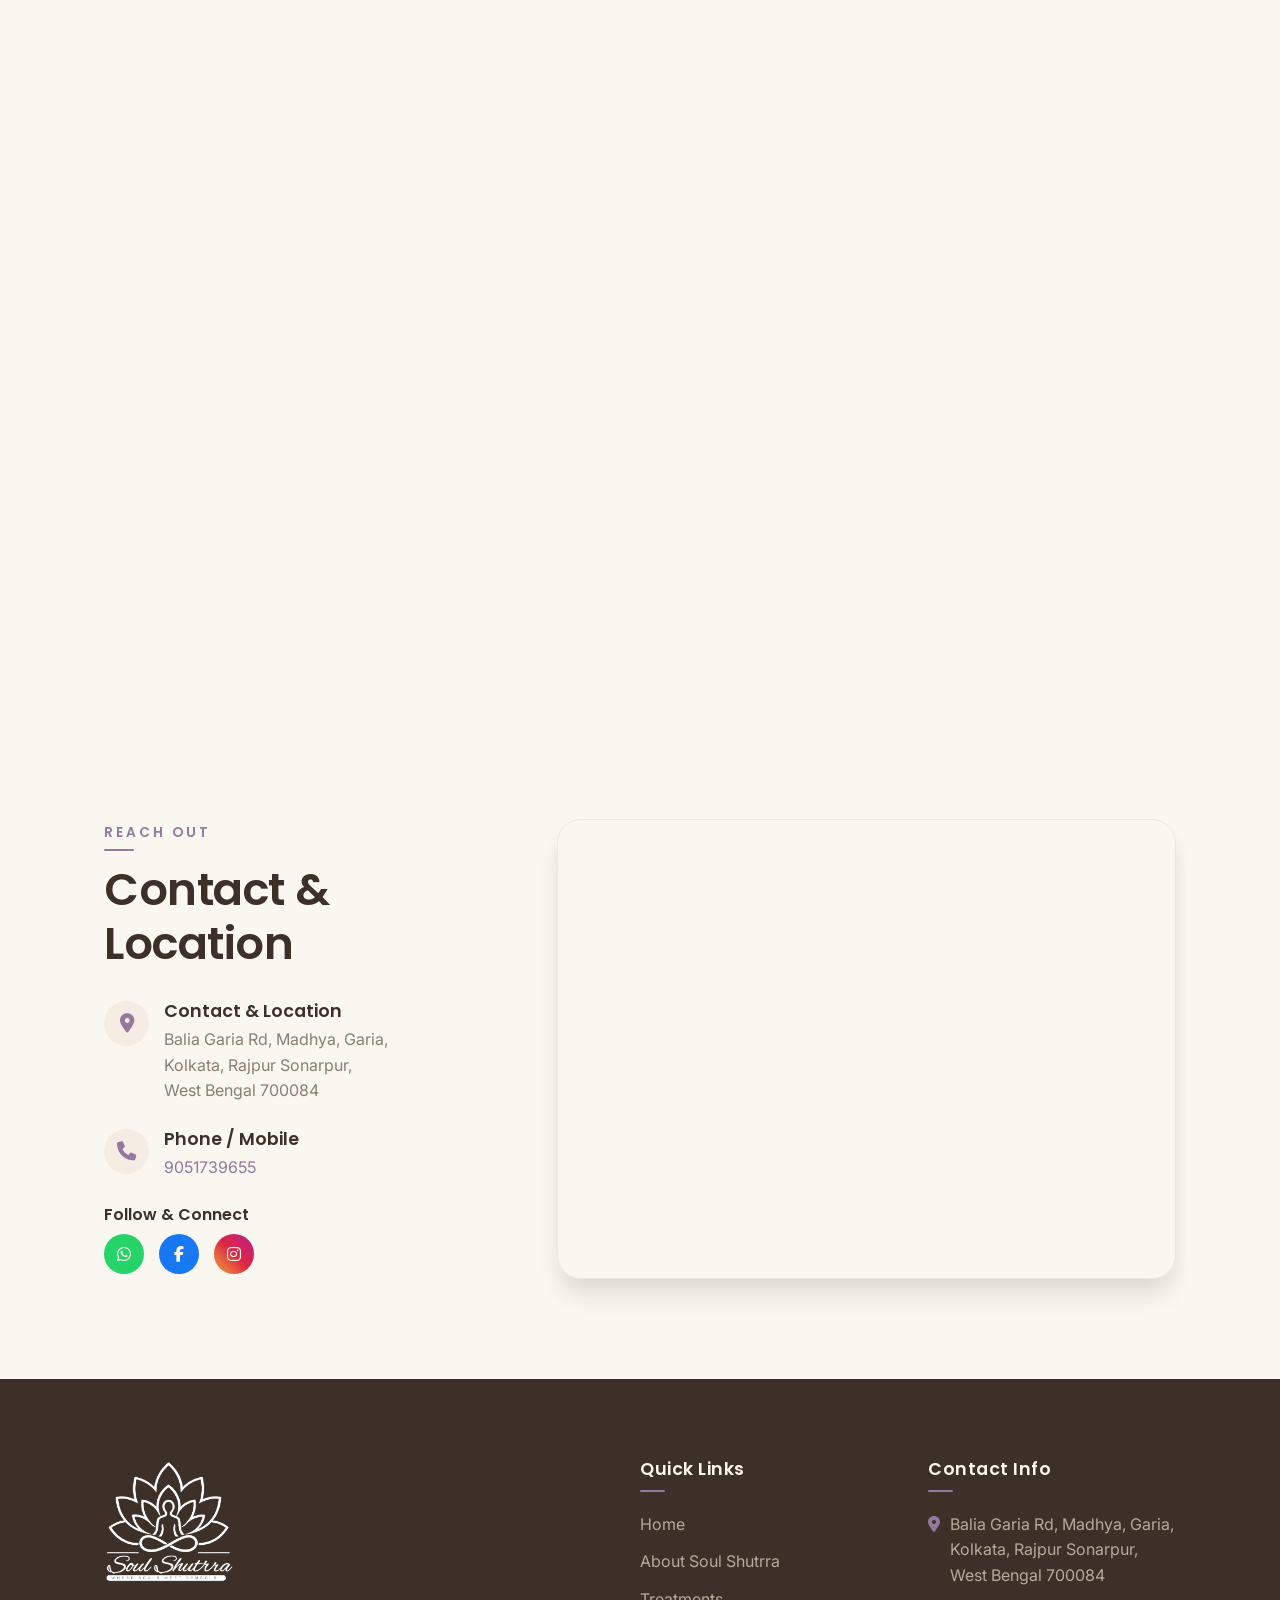
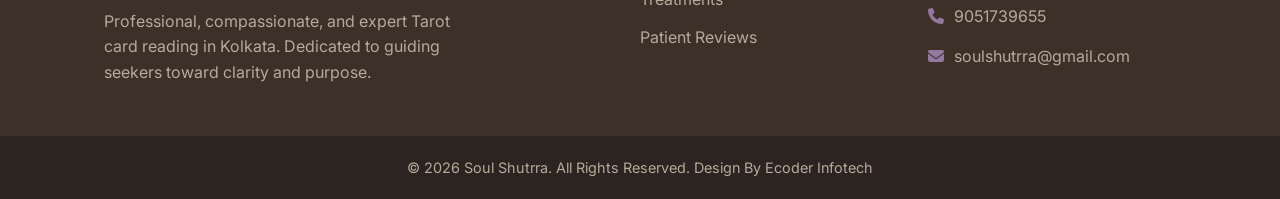
==== commit 5aee6ae9: "Add files via upload" ====
--- a/index.html
+++ b/index.html
@@ -77,7 +77,7 @@
         <div class="container hero-container">
             <div class="hero-content reveal-left">
                 <div class="badge"> professional occult practitioner <i class="fa-solid fa-check-circle"></i></div>
-                <h1>Transparency You Can Rely On <span>Trust.</span></h1>
+                <h1>Transparency You Can <span> Rely. </span></h1>
                 <p>Expert Tarot Card Reading in Kolkata. Committed to your support, self-discovery, and the acquisition of solutions In-Person and Online..</p>
                 
                 <div class="hero-stats">
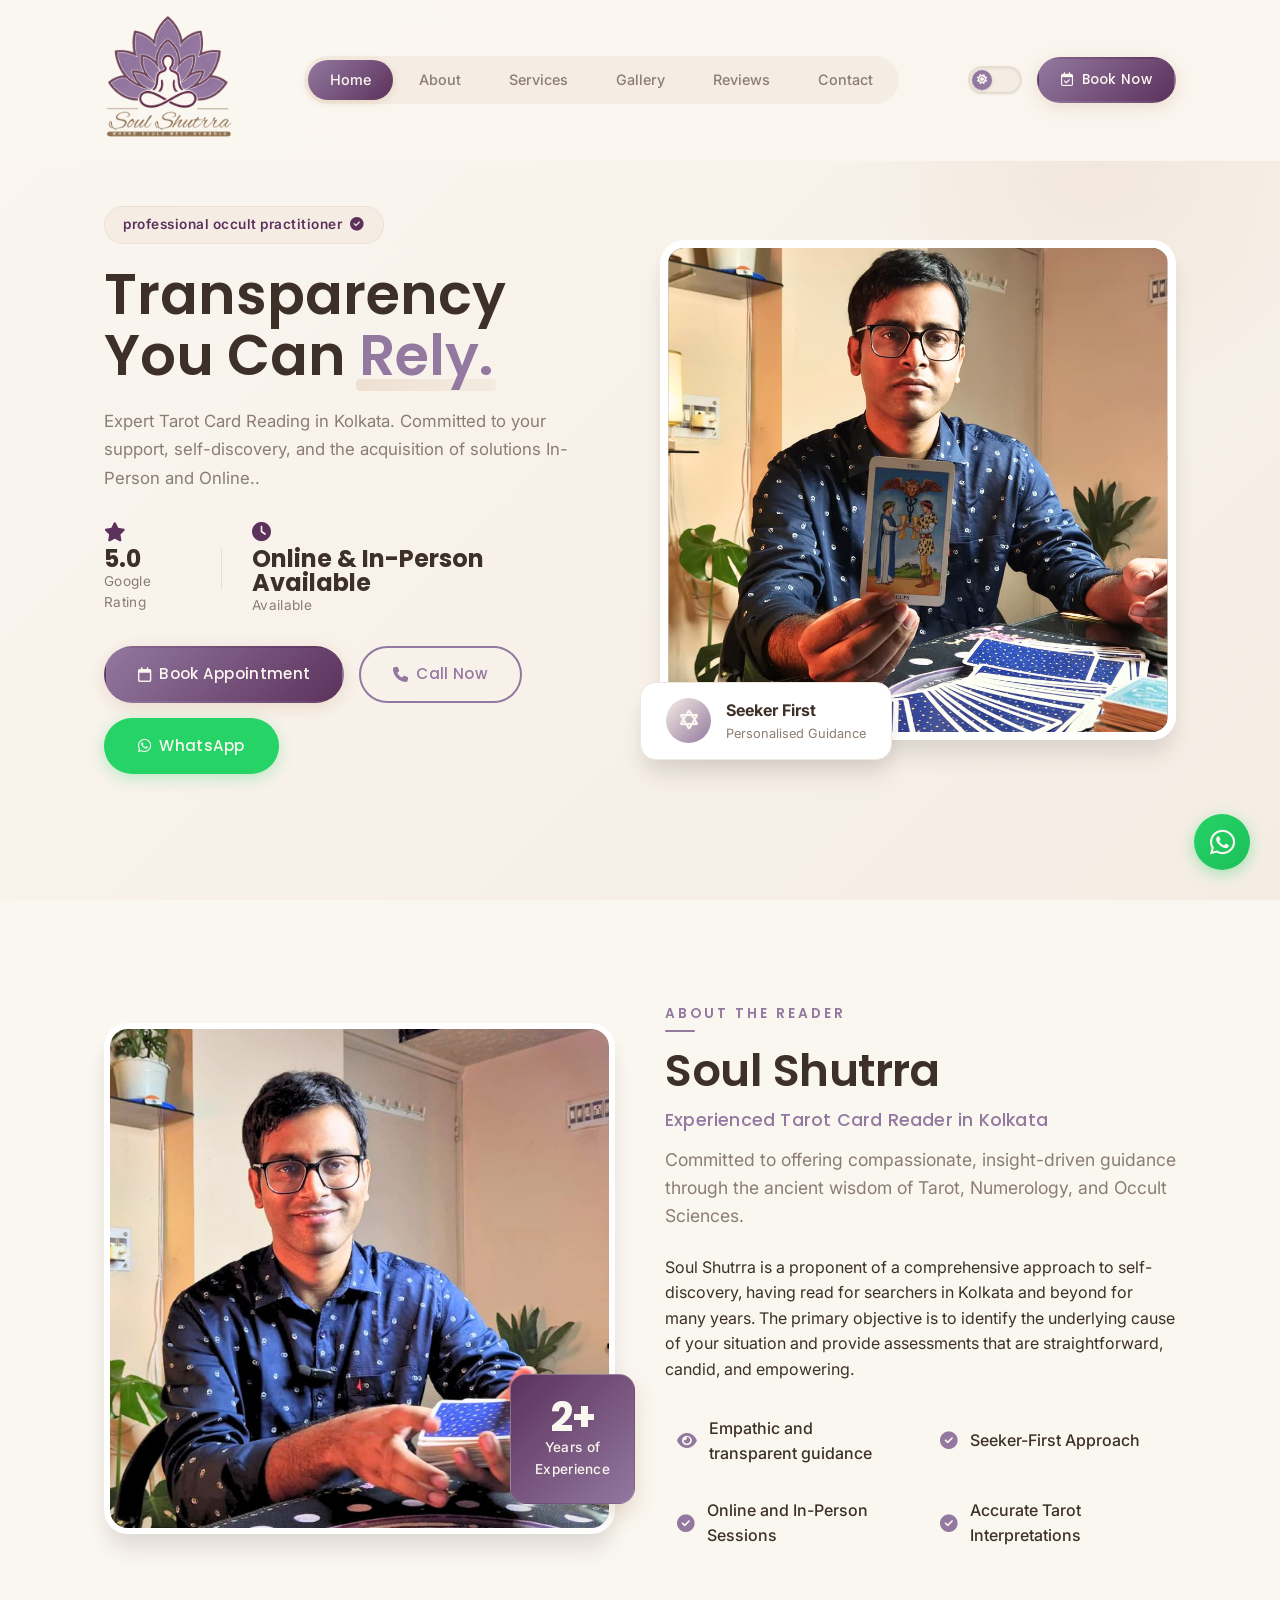
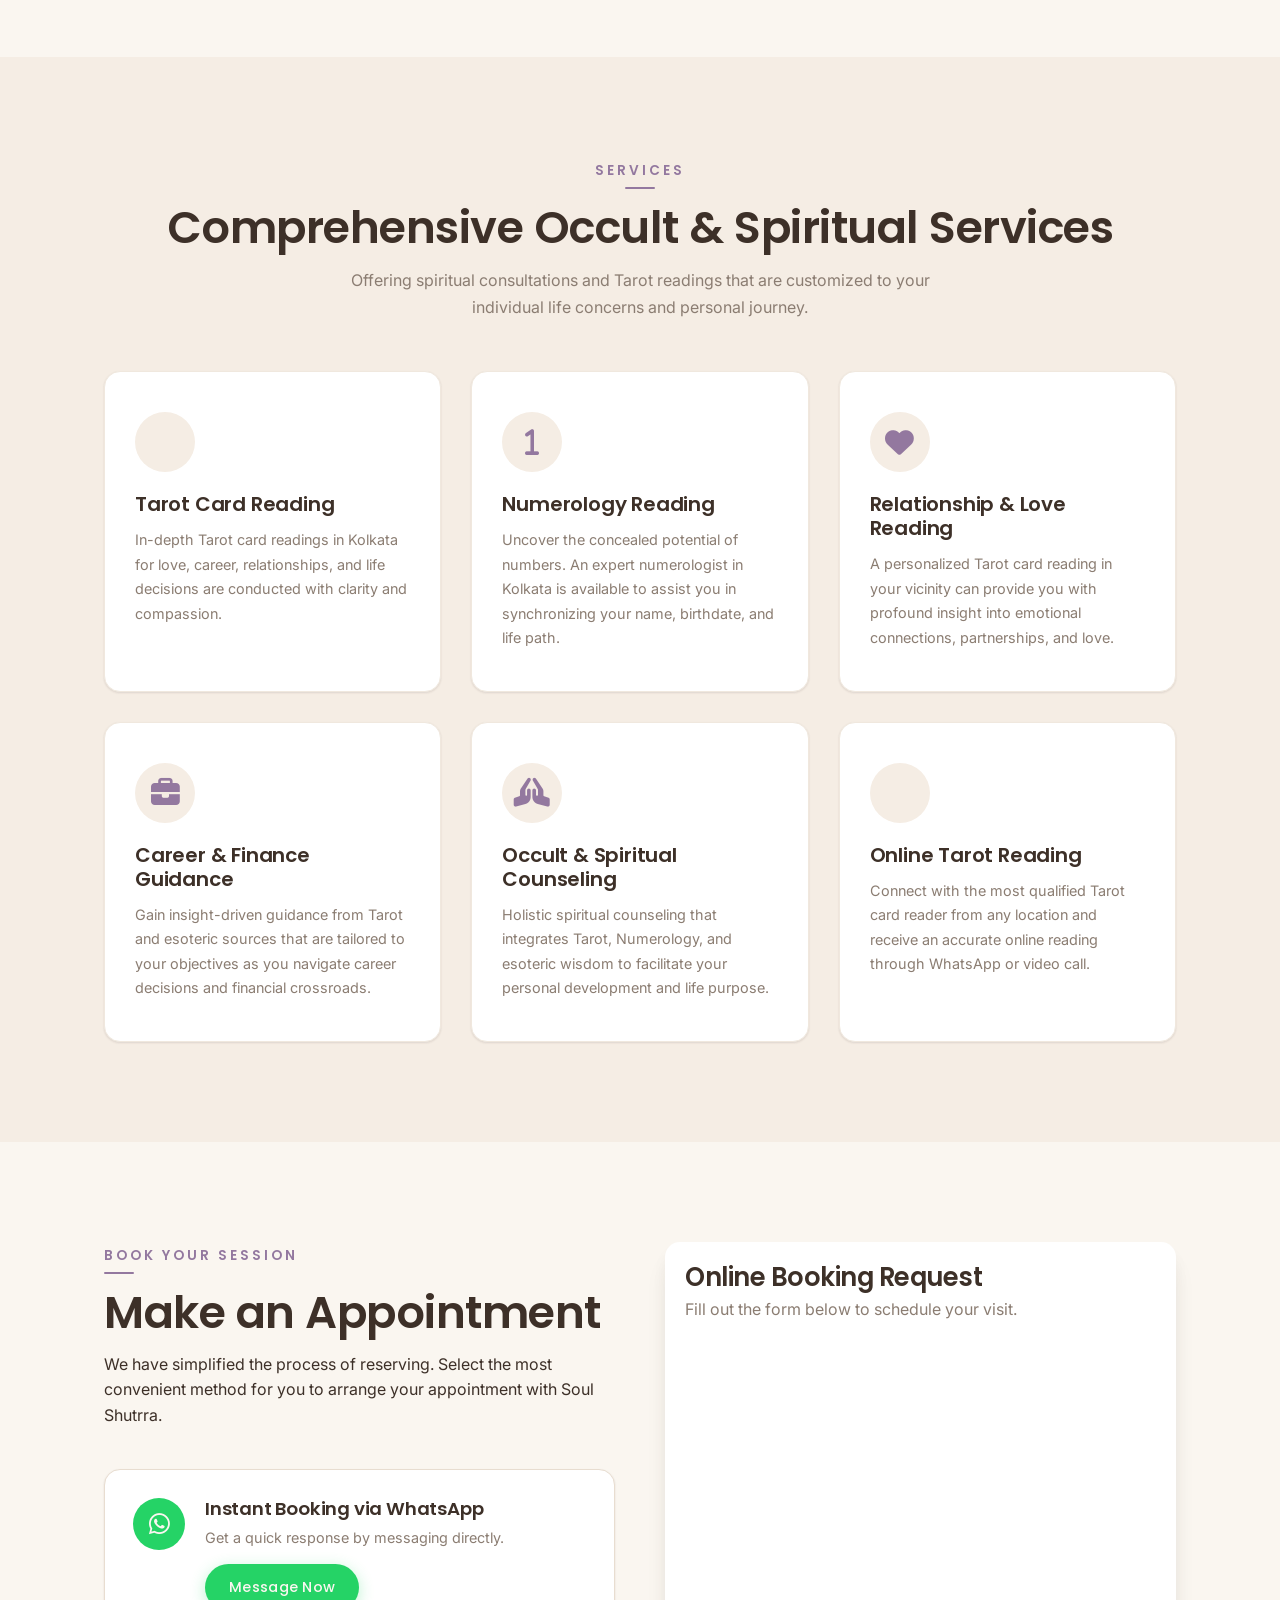
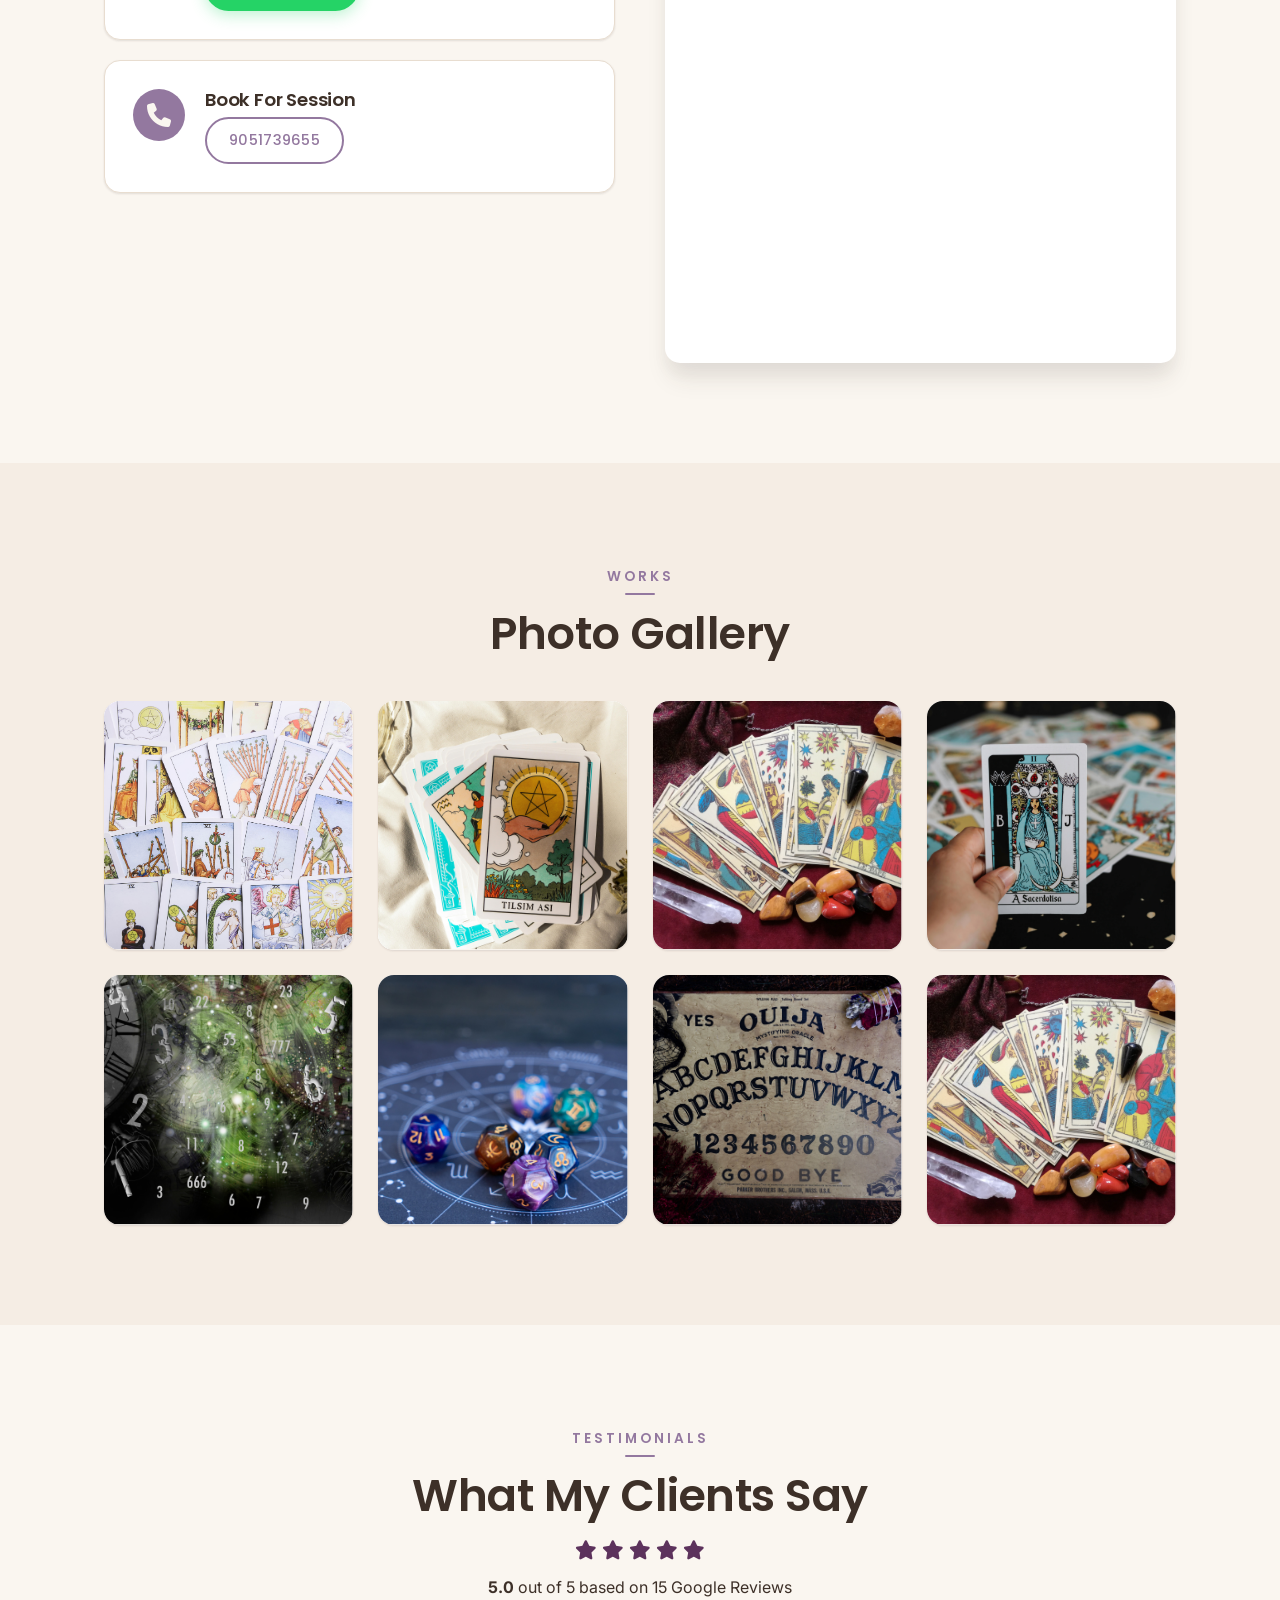
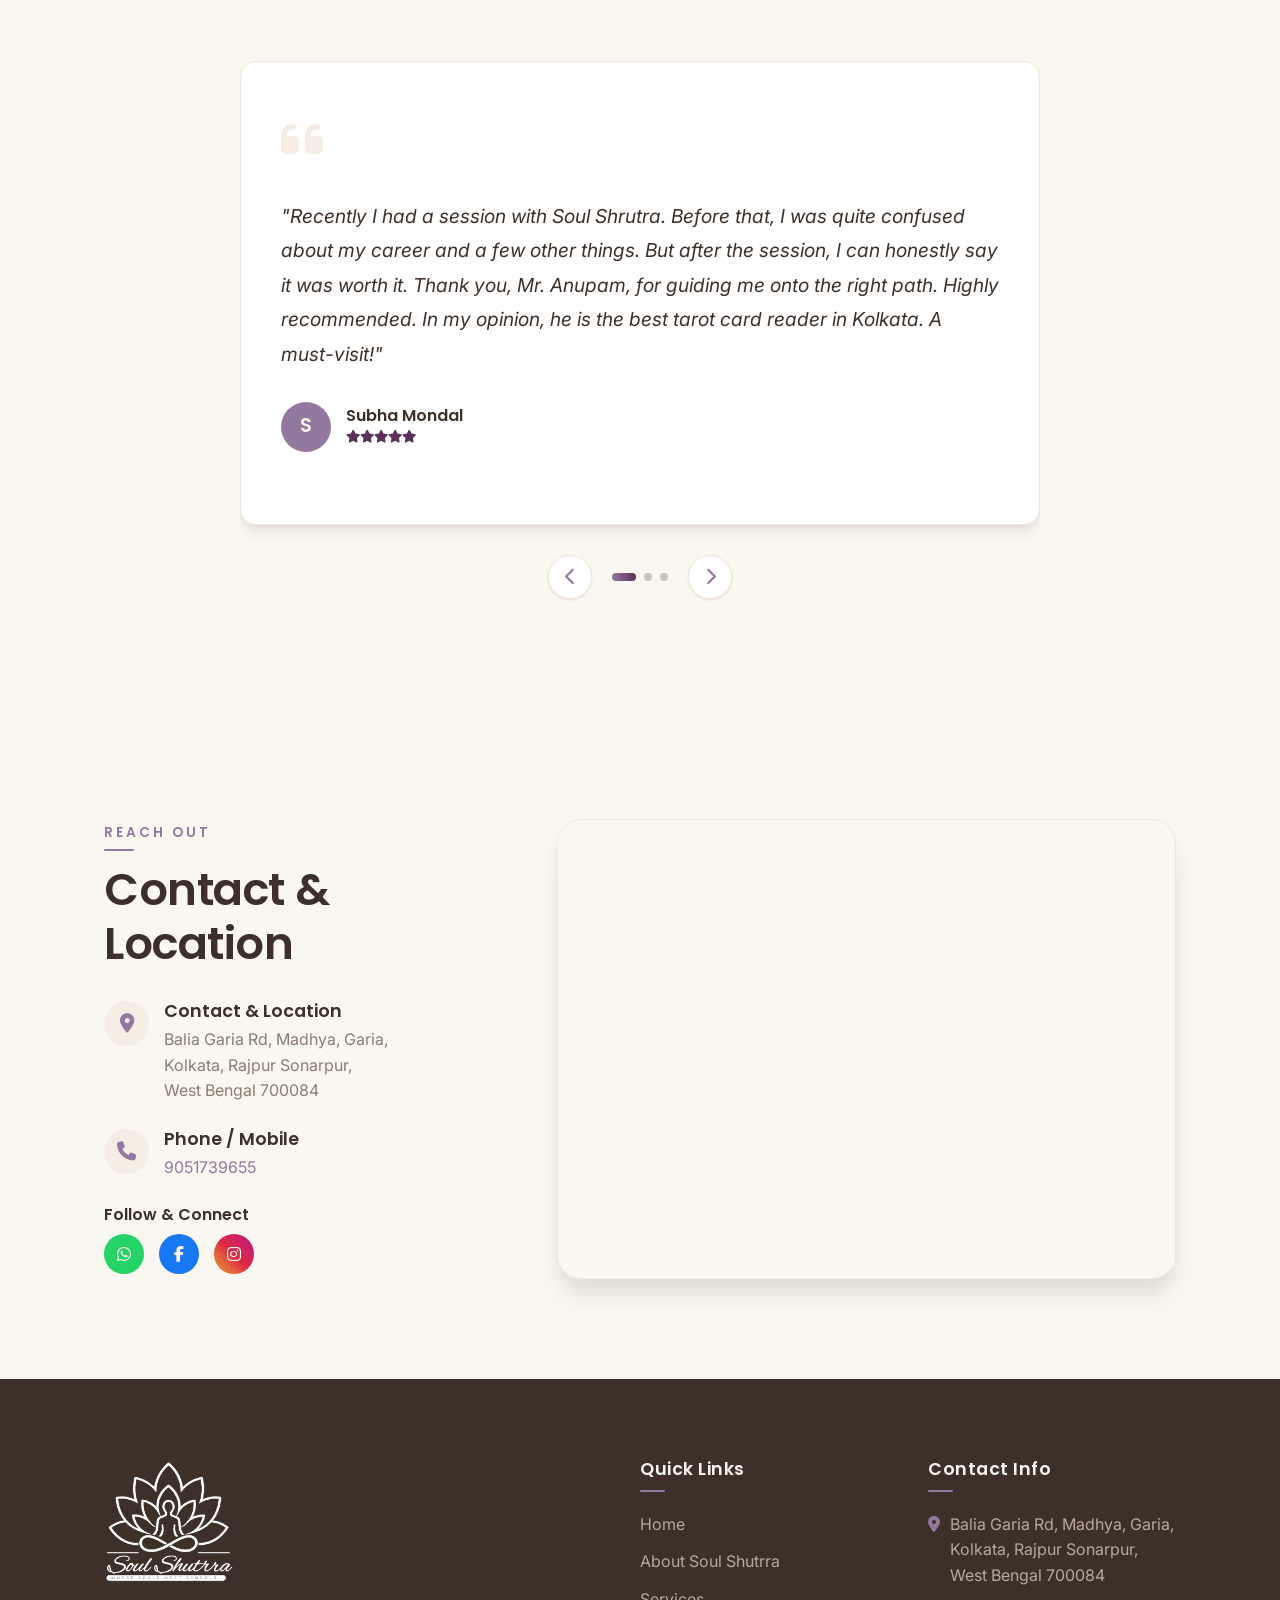
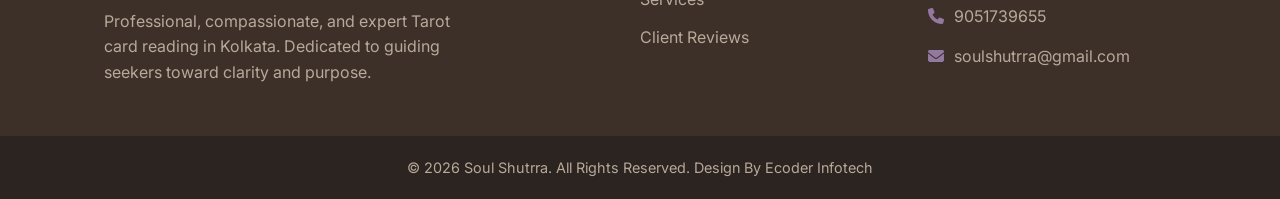
==== commit 895d43d8: "Add files via upload" ====
--- a/index.html
+++ b/index.html
@@ -68,7 +68,7 @@
             <li><a href="#gallery">Gallery</a></li>
             <li><a href="#reviews">Reviews</a></li>
             <li><a href="#contact">Contact</a></li>
-            <li><a href="#appointment" class="btn btn-primary" style="margin-top: 1rem; justify-content: center;">Book Appointment</a></li>
+            <li><a href="#appointment" class="btn btn-primary" style="margin-top: 1rem; justify-content: center;">Book A Session</a></li>
         </ul>
     </div>
 
@@ -265,7 +265,7 @@
     <section class="reviews section-padding" id="reviews">
         <div class="container text-center reveal-bottom">
             <h4 class="section-subtitle">Testimonials</h4>
-            <h2 class="section-title">What My Patients Say</h2>
+            <h2 class="section-title">What My Clients Say</h2>
             <div class="rating-summary">
                 <div class="stars">
                     <i class="fa-solid fa-star"></i>
@@ -274,7 +274,7 @@
                     <i class="fa-solid fa-star"></i>
                     <i class="fa-solid fa-star"></i>
                 </div>
-                <span><strong>5.0</strong> out of 5 based on 28 Google Reviews</span>
+                <span><strong>5.0</strong> out of 5 based on 15 Google Reviews</span>
             </div>
             
             <div class="reviews-slider-container">
@@ -411,8 +411,8 @@
                 <ul class="footer-links">
                     <li><a href="#home">Home</a></li>
                     <li><a href="#about">About Soul Shutrra</a></li>
-                    <li><a href="#services">Treatments</a></li>
-                    <li><a href="#reviews">Patient Reviews</a></li>
+                    <li><a href="#services">Services</a></li>
+                    <li><a href="#reviews">Client Reviews</a></li>
                 </ul>
             </div>
             
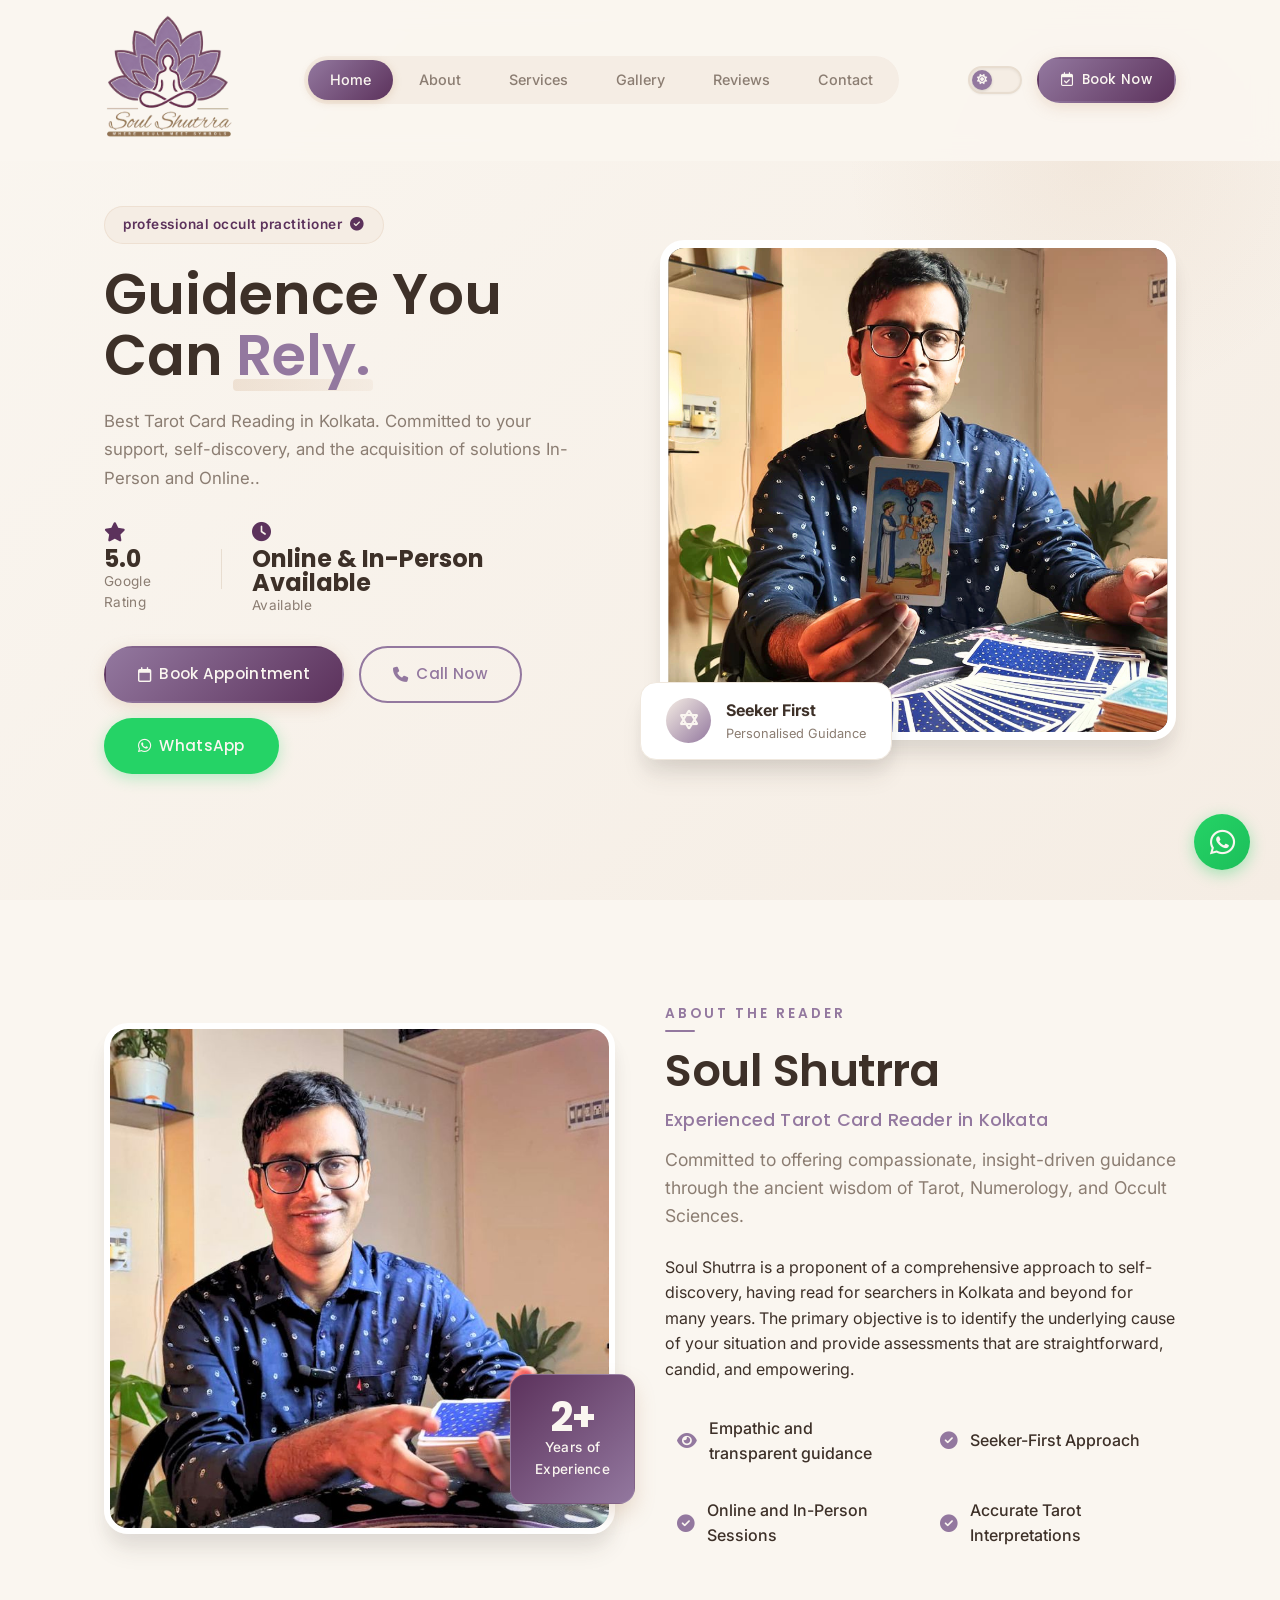
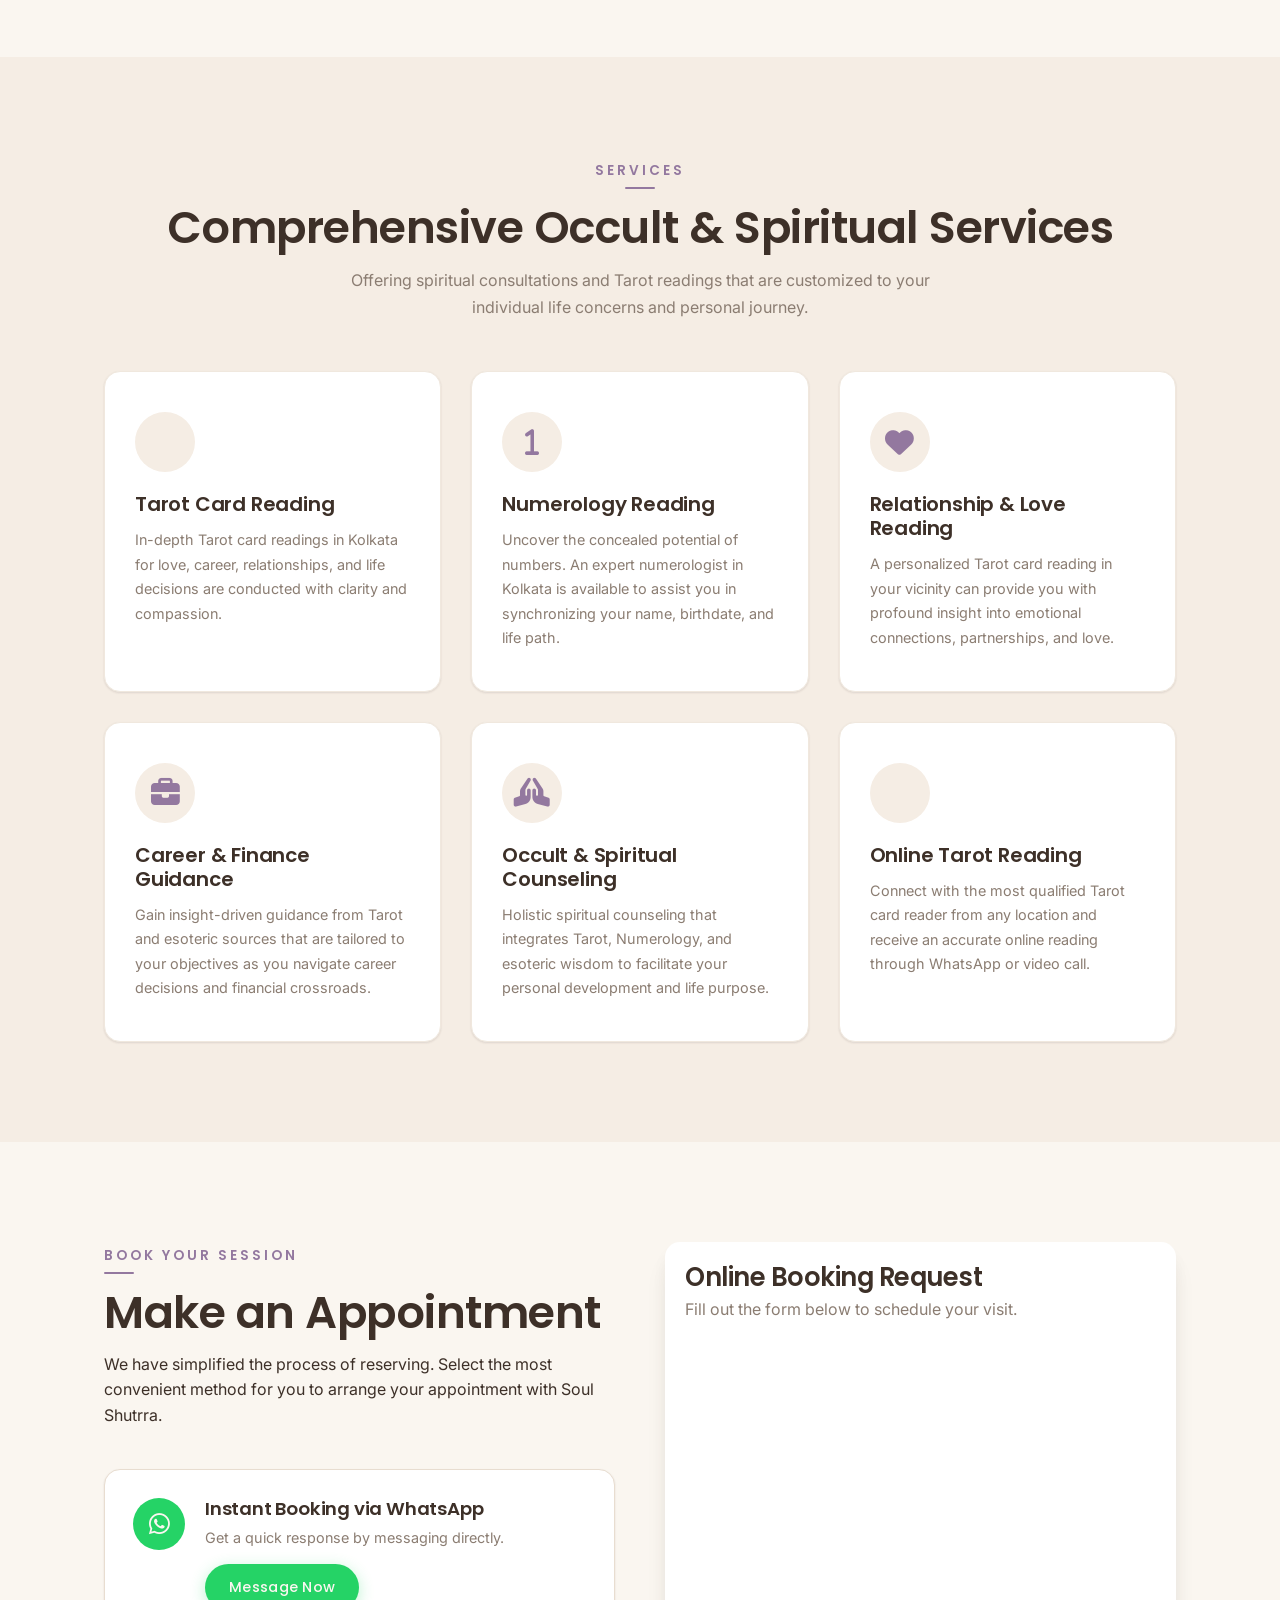
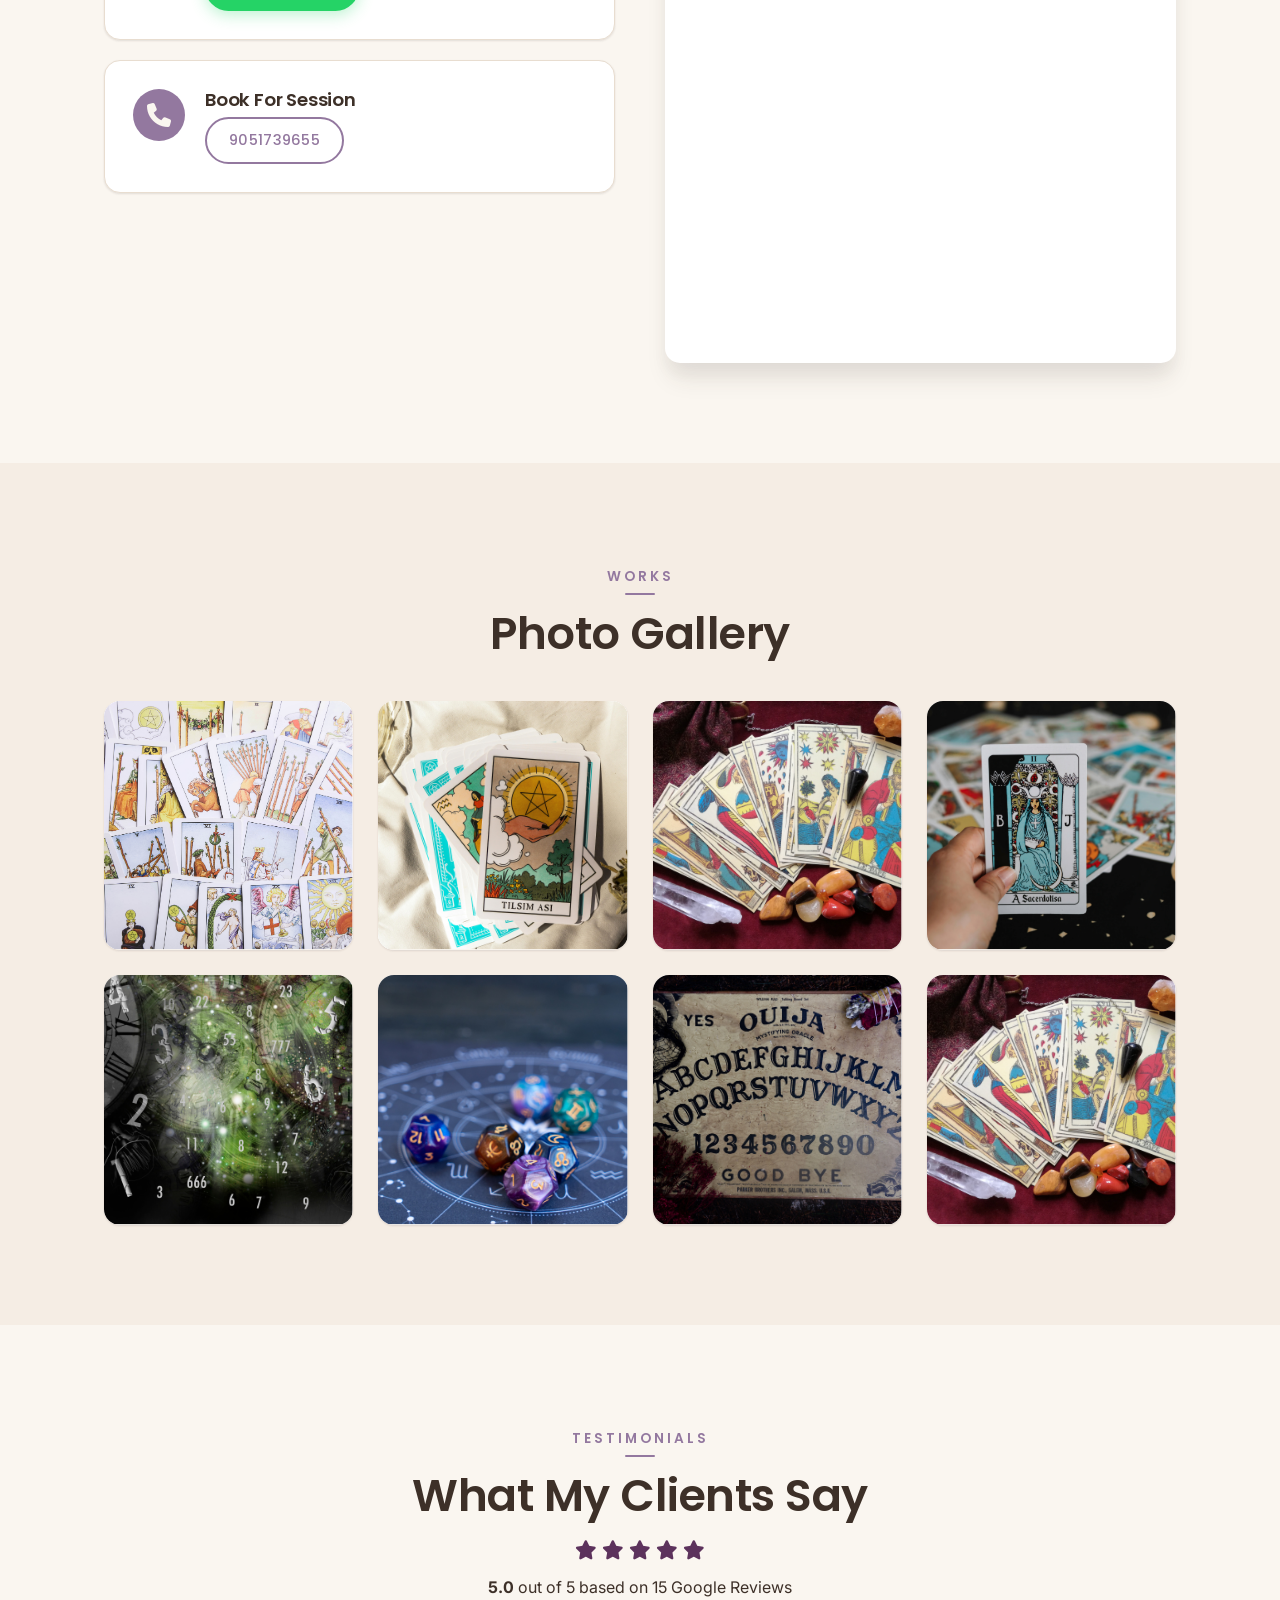
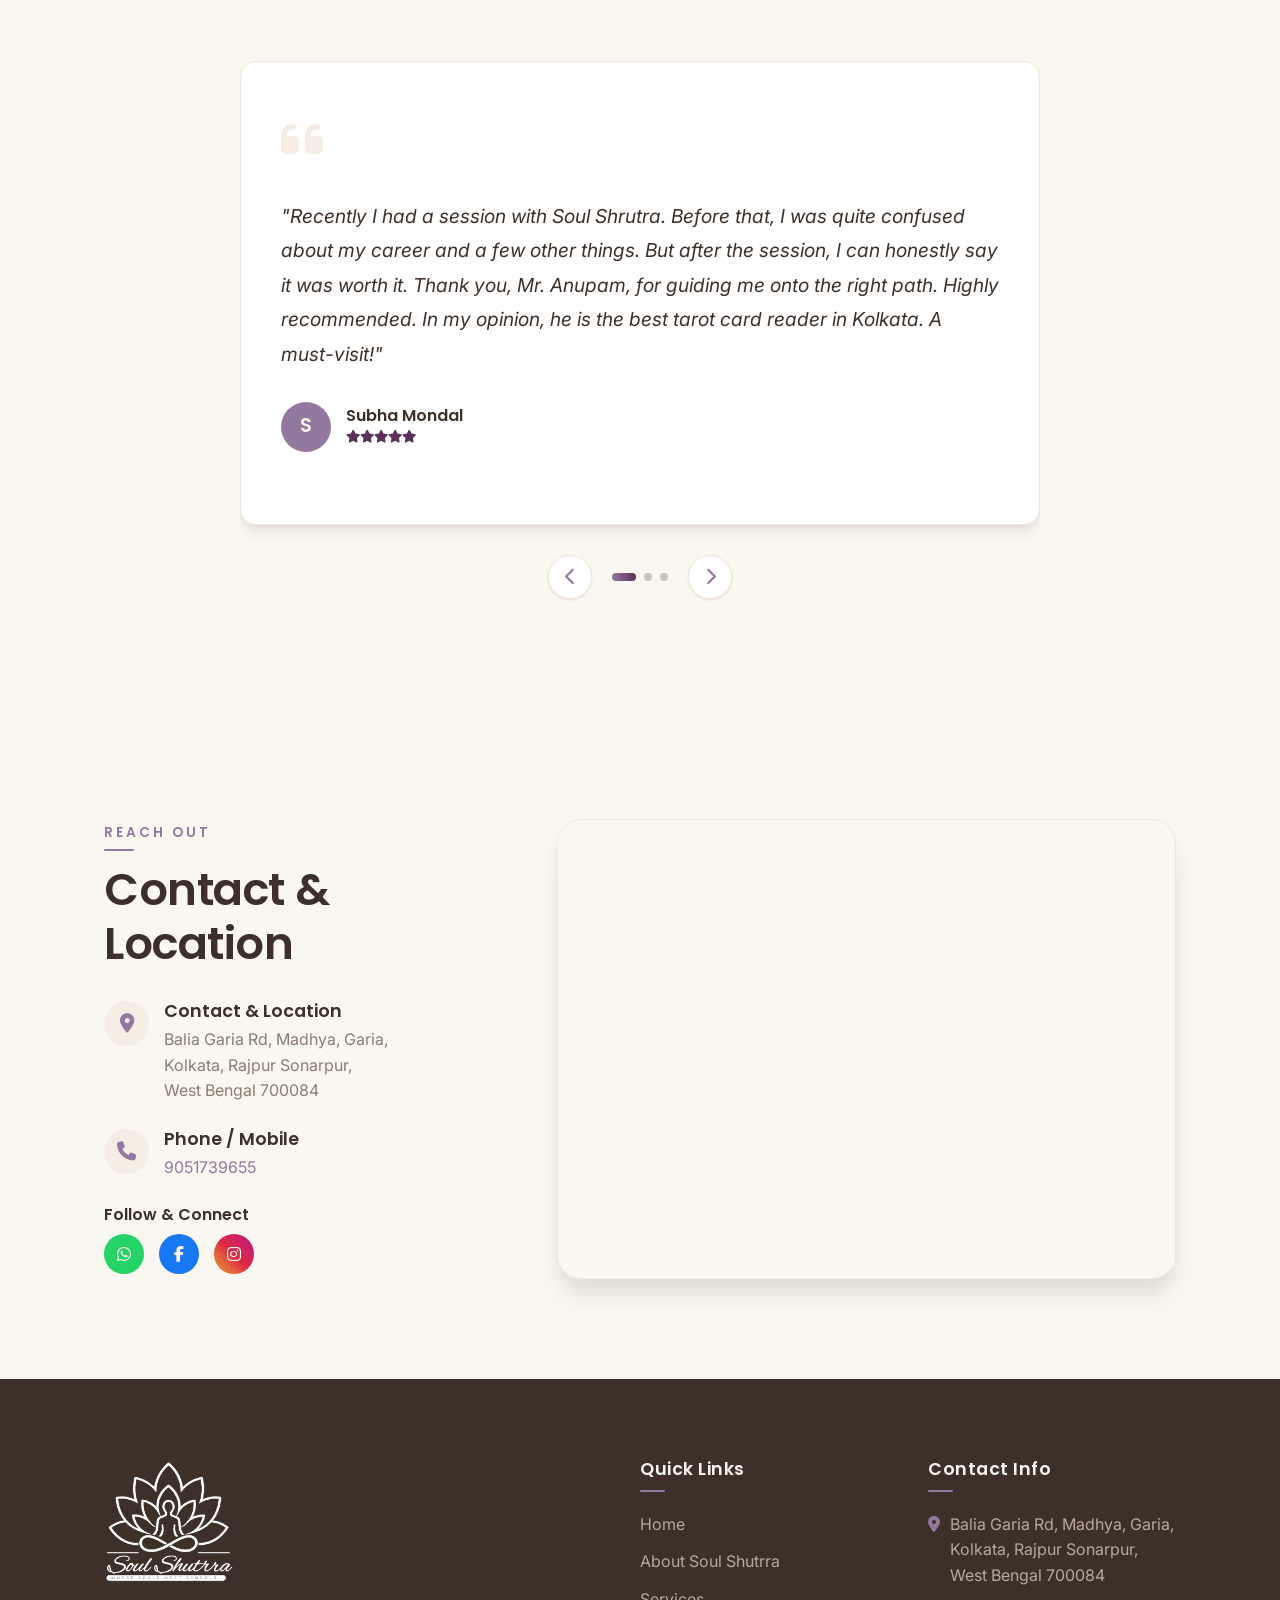
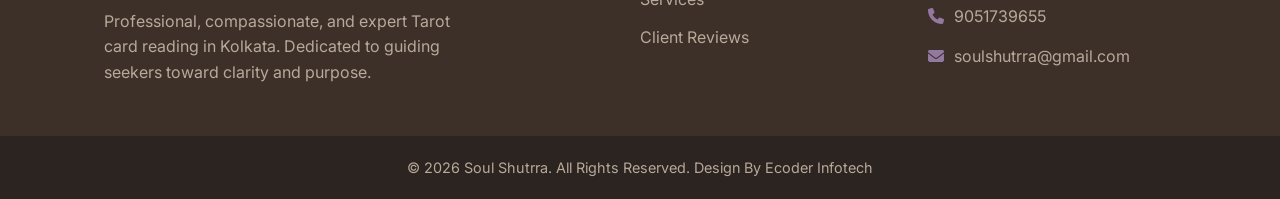
==== commit daeb2049: "Add files via upload" ====
--- a/index.html
+++ b/index.html
@@ -77,8 +77,8 @@
         <div class="container hero-container">
             <div class="hero-content reveal-left">
                 <div class="badge"> professional occult practitioner <i class="fa-solid fa-check-circle"></i></div>
-                <h1>Transparency You Can <span> Rely. </span></h1>
-                <p>Expert Tarot Card Reading in Kolkata. Committed to your support, self-discovery, and the acquisition of solutions In-Person and Online..</p>
+                <h1>Guidence You Can <span> Rely. </span></h1>
+                <p>Best Tarot Card Reading in Kolkata. Committed to your support, self-discovery, and the acquisition of solutions In-Person and Online..</p>
                 
                 <div class="hero-stats">
                     <div class="stat">
@@ -441,7 +441,7 @@
 
     <!-- Sticky Book Appointment Mobile -->
     <div class="mobile-sticky-cta">
-        <a href="#appointment" class="btn btn-primary w-100">Book Appointment</a>
+        <a href="#appointment" class="btn btn-primary w-100">Book A Session</a>
     </div>
 
     <!-- Script JS -->
